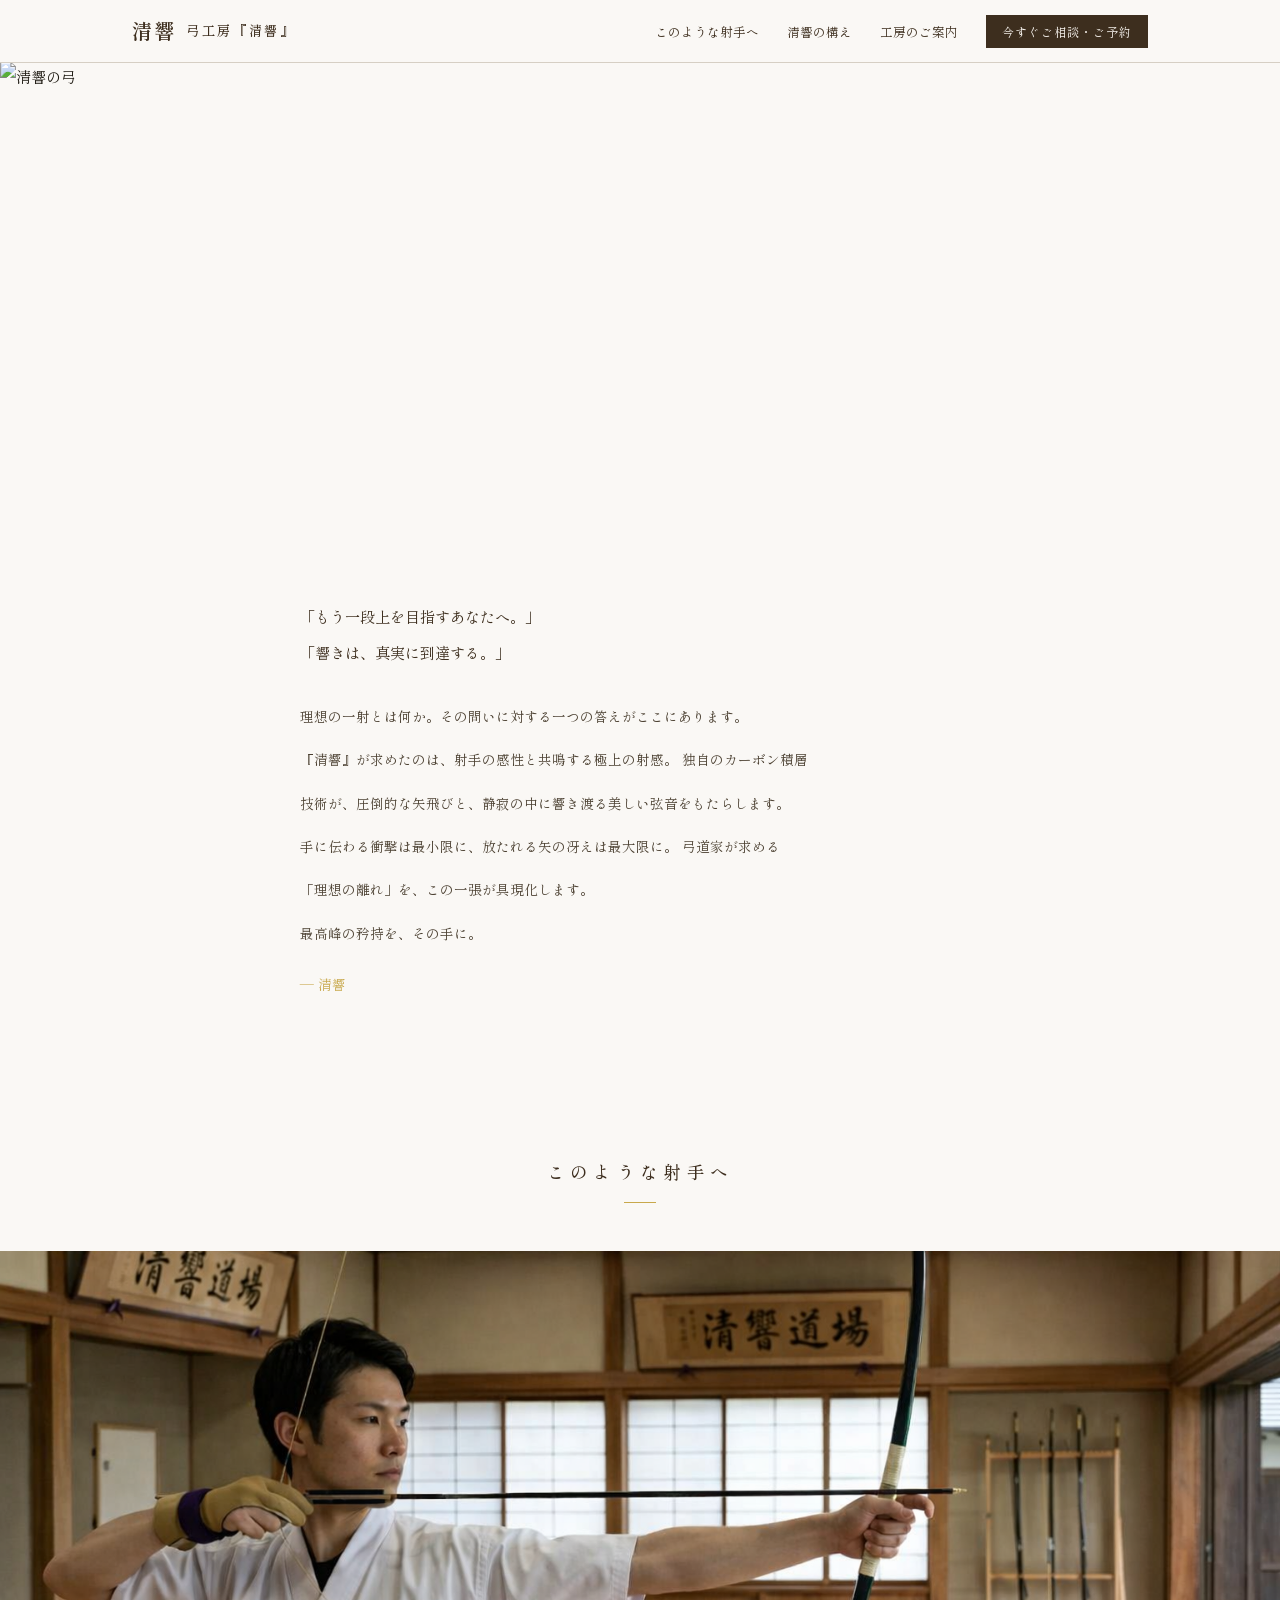
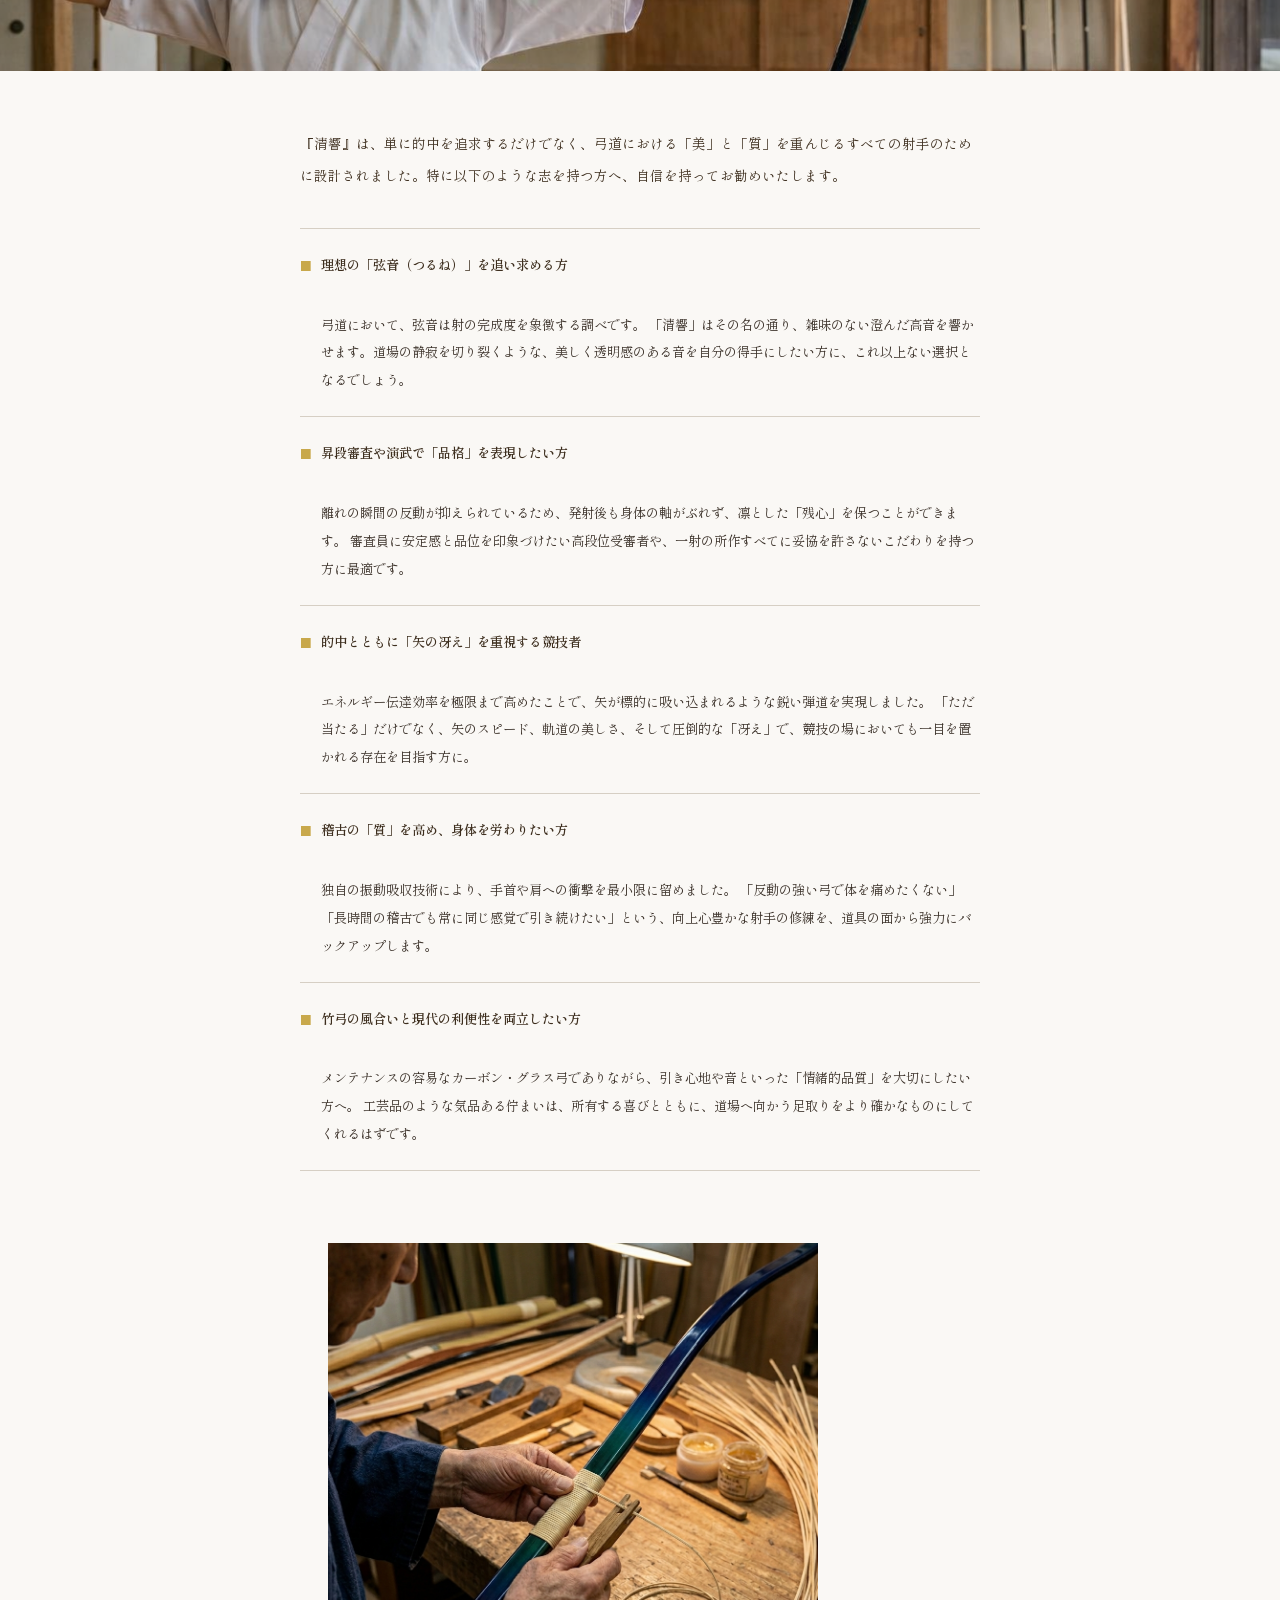
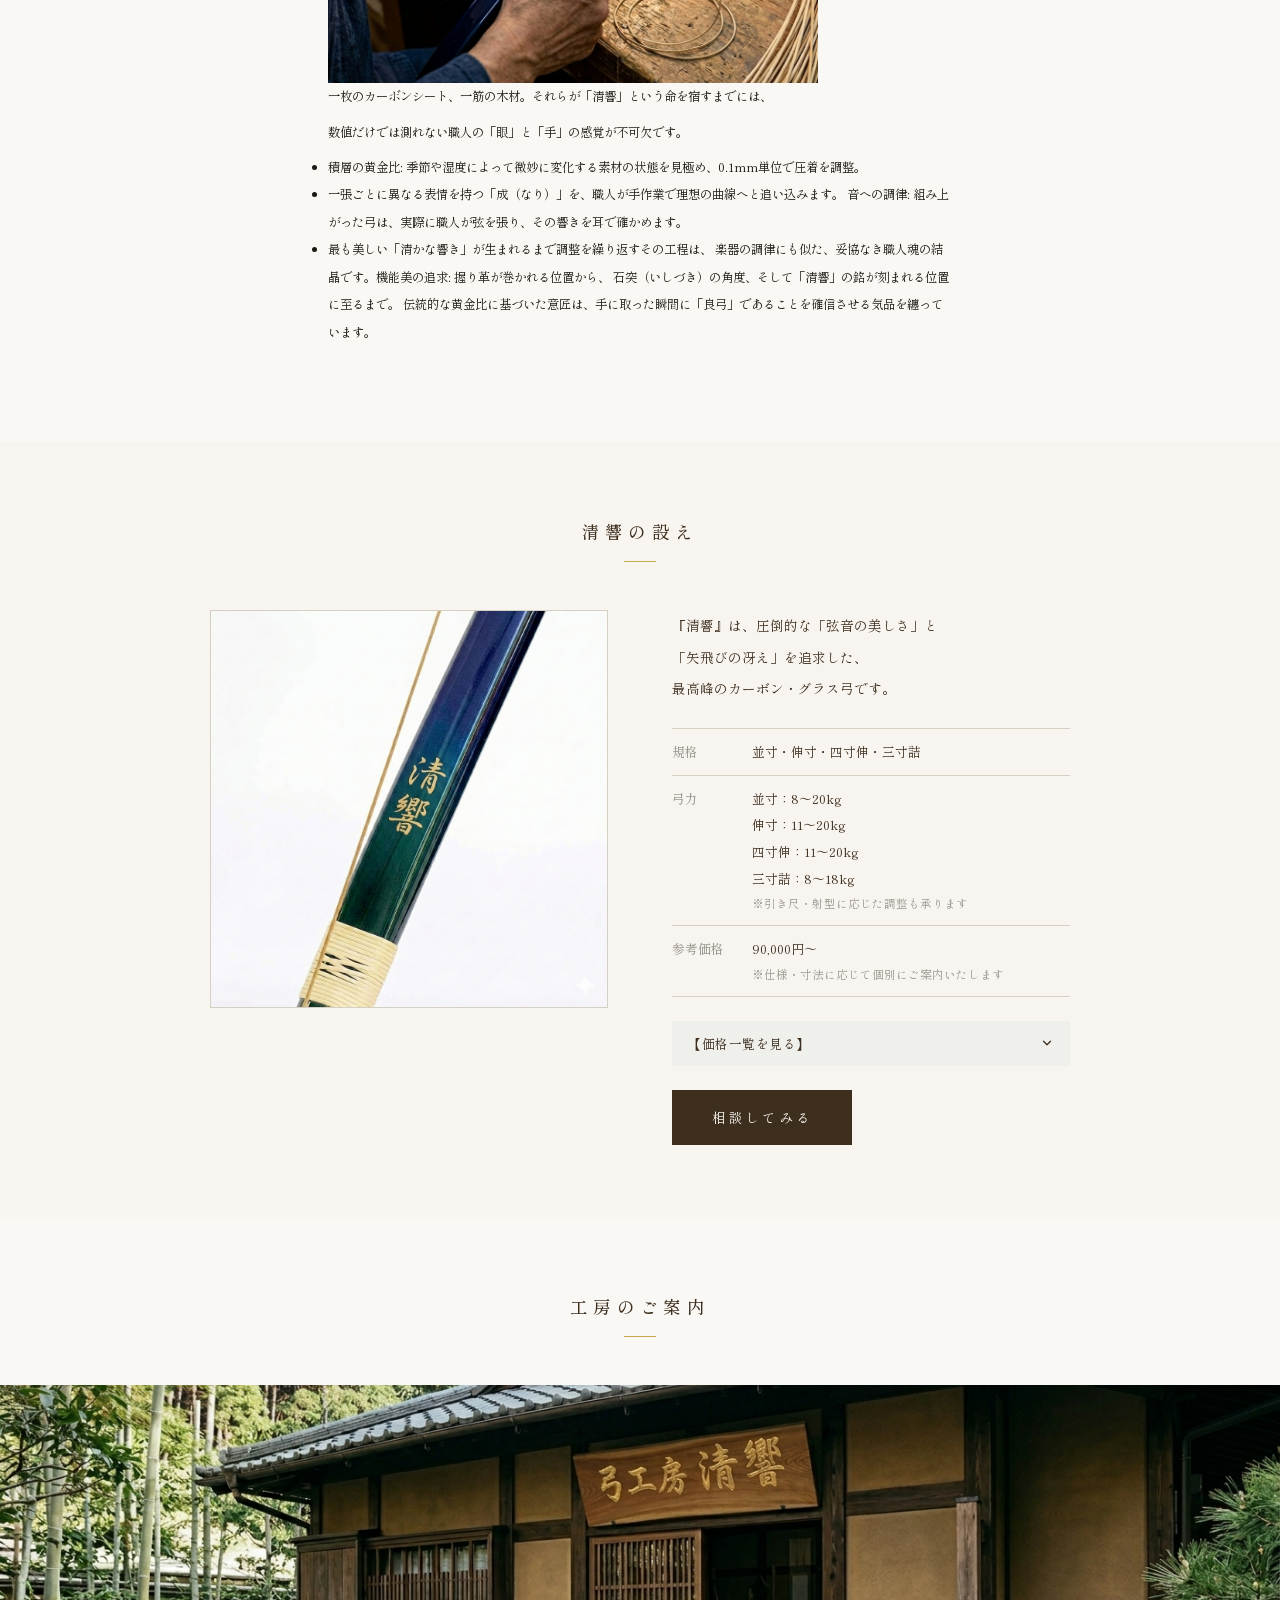
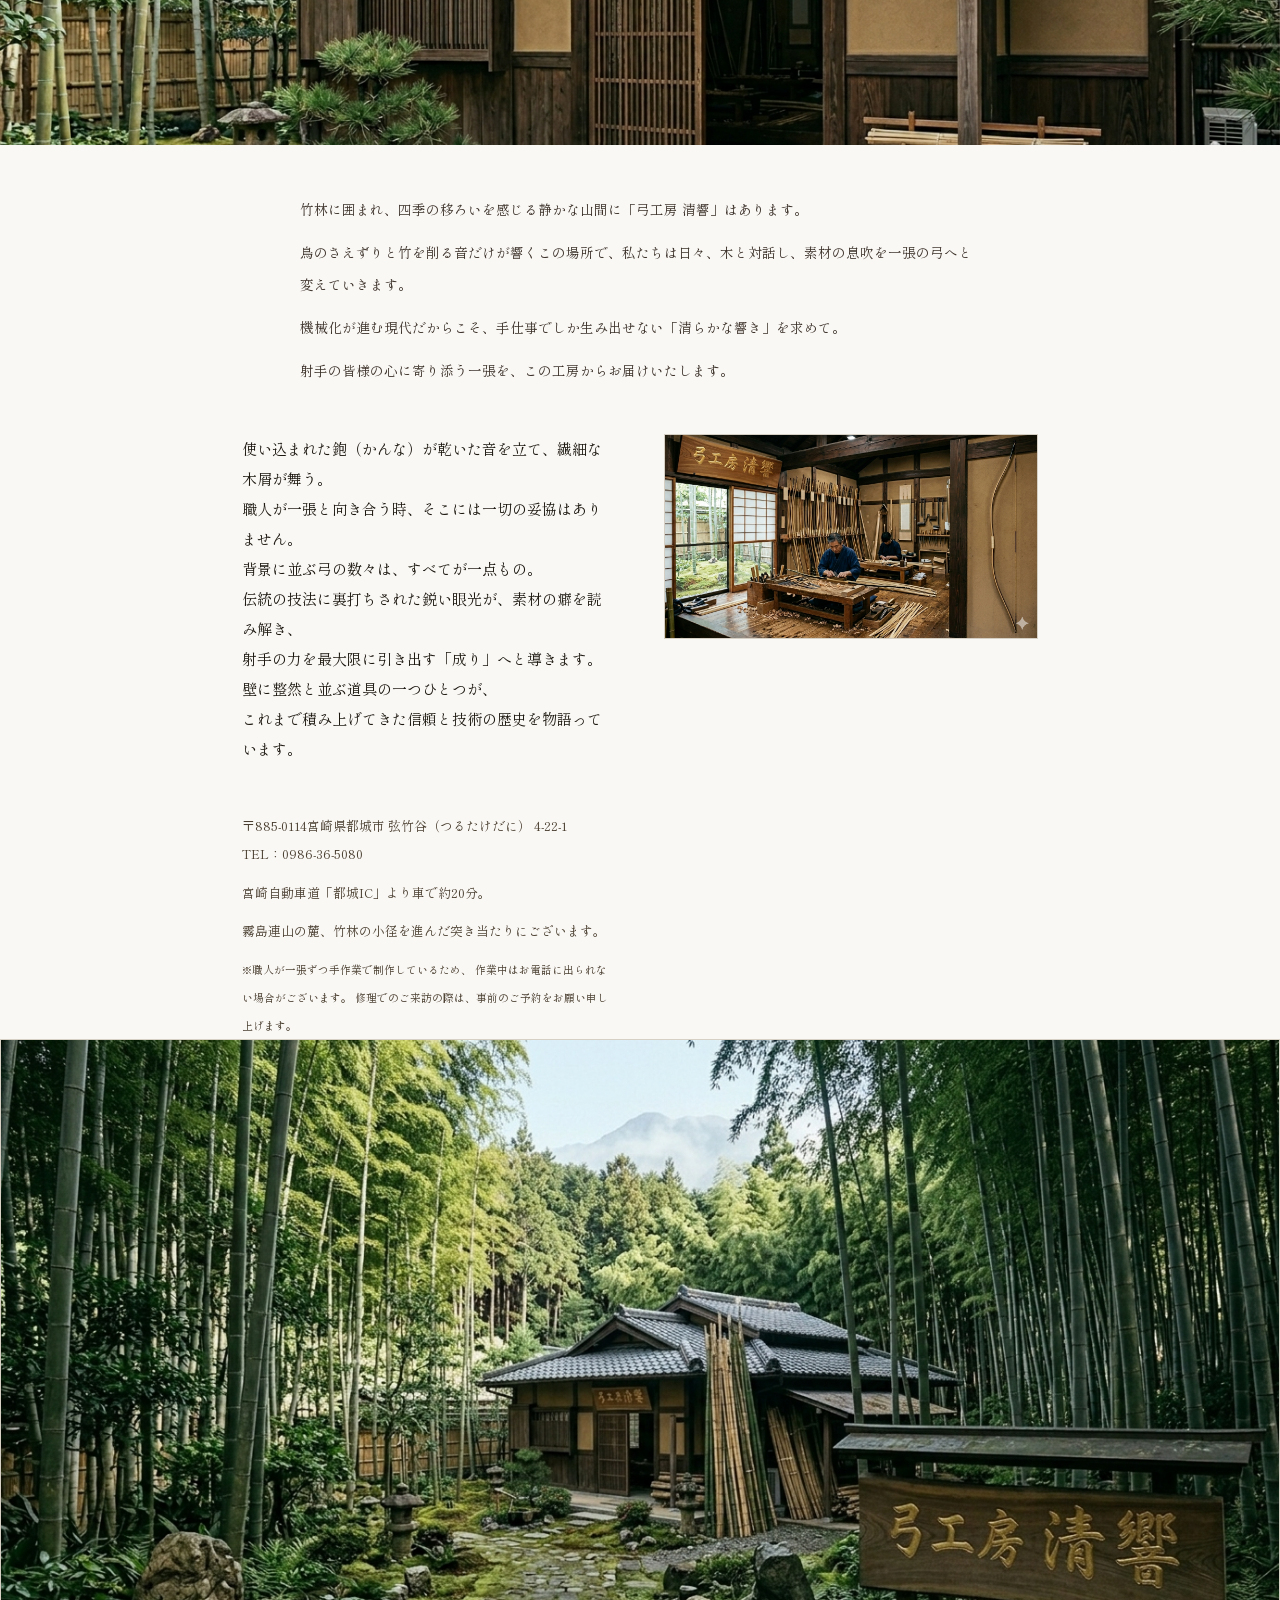
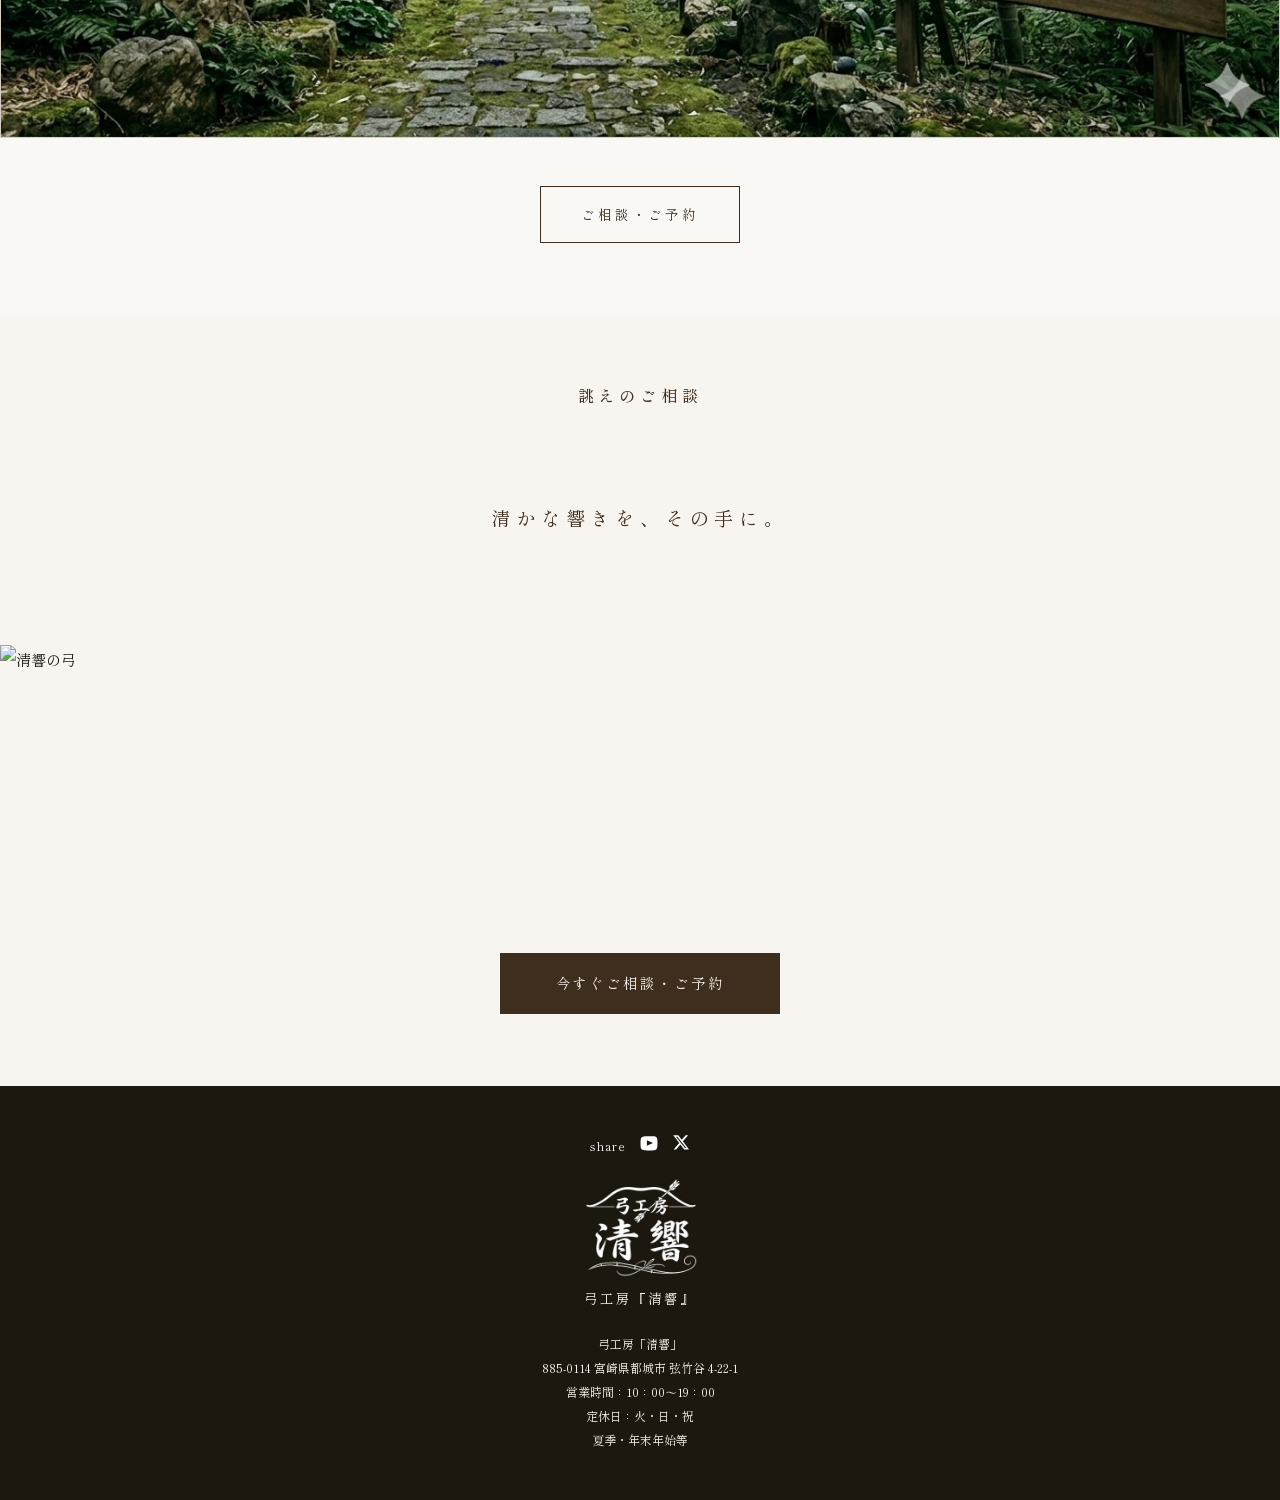
==== index.html @ 15a1e8a8 "2回目コミット" ====
<!DOCTYPE html>
<html lang="ja">
<head>
  <meta charset="UTF-8">
  <meta name="viewport" content="width=device-width, initial-scale=1.0">
  <title>弓工房『清響』</title>
  <link rel="stylesheet" href="style.css">
  <link rel="preconnect" href="https://fonts.googleapis.com">
  <link rel="preconnect" href="https://fonts.gstatic.com" crossorigin>
  <link href="https://fonts.googleapis.com/css2?family=Noto+Serif+JP:wght@300;400;500;600&family=Shippori+Mincho:wght@400;500;600&family=Cormorant+Garamond:ital,wght@0,300;0,400;1,300&display=swap" rel="stylesheet">
  <link rel="stylesheet" href="css/style (1).css">
  <script src="js/main.js" defer></script>
</head>
<body>

  <!-- ========== HEADER ========== -->
  <header class="site-header">
    <div class="header-inner">
      <a href="index.html" class="site-logo">
        <span class="logo-icon">清響</span>
        <span class="logo-text">弓工房『清響』</span>
      </a>
      <nav class="site-nav">
        <ul>
          <li><a href="#about">このような射手へ</a></li>
          <li><a href="#specs">清響の構え</a></li>
          <li><a href="#workshop">工房のご案内</a></li>
          <li><a href="order.html" class="nav-btn">今すぐご相談・ご予約</a></li>
        </ul>
      </nav>
      <button class="hamburger" id="hamburger" aria-label="メニュー">
        <span></span><span></span><span></span>
      </button>
    </div>
  </header>

  <div class="mobile-nav" id="mobileNav">
    <ul>
      <li><a href="#about">このような射手へ</a></li>
      <li><a href="#specs">清響の設え</a></li>
      <li><a href="#workshop">工房のご案内</a></li>
      <li><a href="order.html">誂えのご相談</a></li>
    </ul>
  </div>

  <!-- ========== HERO ========== -->
  <section class="hero">
    <div class="hero-image-wrap">
      <img src="image/yuminarabeteru.png" alt="清響の弓" class="hero-img">
      <div class="hero-overlay"></div>
    </div>
  </section>

  <!-- ========== INTRO ========== -->
  <section class="intro">
    <div class="container narrow">
      <div class="intro-quote">
        <p>「もう一段上を目指すあなたへ。」</p>
        <p>「響きは、真実に到達する。」</p>
      </div>
      <div class="intro-body">
        <p>理想の一射とは何か。その問いに対する一つの答えがここにあります。</p>
        <p>『清響』が求めたのは、射手の感性と共鳴する極上の射感。 独自のカーボン積層</p>
        <p>技術が、圧倒的な矢飛びと、静寂の中に響き渡る美しい弦音をもたらします。</p>
        <p>手に伝わる衝撃は最小限に、放たれる矢の冴えは最大限に。 弓道家が求める</p>
        <p>「理想の離れ」を、この一張が具現化します。</p>
        <p>最高峰の矜持を、その手に。</p>
        <p class="intro-sig">— 清響</p>
      </div>
    </div>
  </section>

  <!-- ========== ABOUT ========== -->
  <section class="about" id="about">
    <div class="container narrow">
      <h2 class="section-title">このような射手へ</h2>
    </div>

    <div class="about-hero">
      <img src="image/yumihiiteru.png" alt="弓道の練習" class="about-img">
    </div>

    <div class="container narrow">
      <p class="about-intro">『清響』は、単に的中を追求するだけでなく、弓道における「美」と「質」を重んじるすべての射手のために設計されました。特に以下のような志を持つ方へ、自信を持ってお勧めいたします。</p>

      <div class="about-list">
        <div class="about-item">
          <div class="about-item-icon">■</div>
          <div>
            <strong>理想の「弦音（つるね）」を追い求める方</strong><br>
            弓道において、弦音は射の完成度を象徴する調べです。 「清響」はその名の通り、雑味のない澄んだ高音を響かせます。道場の静寂を切り裂くような、美しく透明感のある音を自分の得手にしたい方に、これ以上ない選択となるでしょう。
          </div>
        </div>
        <div class="about-item">
          <div class="about-item-icon">■</div>
          <div>
            <strong>昇段審査や演武で「品格」を表現したい方</strong><br>
            離れの瞬間の反動が抑えられているため、発射後も身体の軸がぶれず、凛とした「残心」を保つことができます。 審査員に安定感と品位を印象づけたい高段位受審者や、一射の所作すべてに妥協を許さないこだわりを持つ方に最適です。
          </div>
        </div>
        <div class="about-item">
          <div class="about-item-icon">■</div>
          <div>
            <strong>的中とともに「矢の冴え」を重視する競技者</strong><br>
            エネルギー伝達効率を極限まで高めたことで、矢が標的に吸い込まれるような鋭い弾道を実現しました。 「ただ当たる」だけでなく、矢のスピード、軌道の美しさ、そして圧倒的な「冴え」で、競技の場においても一目を置かれる存在を目指す方に。
          </div>
        </div>
        <div class="about-item">
          <div class="about-item-icon">■</div>
          <div>
            <strong>稽古の「質」を高め、身体を労わりたい方</strong><br>
            独自の振動吸収技術により、手首や肩への衝撃を最小限に留めました。 「反動の強い弓で体を痛めたくない」「長時間の稽古でも常に同じ感覚で引き続けたい」という、向上心豊かな射手の修練を、道具の面から強力にバックアップします。
          </div>
        </div>
        <div class="about-item">
          <div class="about-item-icon">■</div>
          <div>
            <strong>竹弓の風合いと現代の利便性を両立したい方</strong><br>
            メンテナンスの容易なカーボン・グラス弓でありながら、引き心地や音といった「情緒的品質」を大切にしたい方へ。 工芸品のような気品ある佇まいは、所有する喜びとともに、道場へ向かう足取りをより確かなものにしてくれるはずです。
          </div>
        </div>

      </div>

      <div class="intro-note">
        <img src="image/syokuninsagyou.png" alt="職人の作業" class="syokuninimg">
        <p>一枚のカーボンシート、一筋の木材。それらが「清響」という命を宿すまでには、</p>
        <p>数値だけでは測れない職人の「眼」と「手」の感覚が不可欠です。</p>
        <ul>
          <li>積層の黄金比: 季節や湿度によって微妙に変化する素材の状態を見極め、0.1mm単位で圧着を調整。</li>
          <li>一張ごとに異なる表情を持つ「成（なり）」を、職人が手作業で理想の曲線へと追い込みます。
音への調律: 組み上がった弓は、実際に職人が弦を張り、その響きを耳で確かめます。</li>
          <li>最も美しい「清かな響き」が生まれるまで調整を繰り返すその工程は、
楽器の調律にも似た、妥協なき職人魂の結晶です。機能美の追求: 握り革が巻かれる位置から、
石突（いしづき）の角度、そして「清響」の銘が刻まれる位置に至るまで。
伝統的な黄金比に基づいた意匠は、手に取った瞬間に「良弓」であることを確信させる気品を纏っています。</li>
        </ul>
      </div>
    </div>
  </section>

  <!-- ========== SPECS ========== -->
  <section class="specs" id="specs">
    <div class="container">
      <h2 class="section-title">清響の設え</h2>

      <div class="specs-grid">
        <div class="specs-image">
          <img src="image/yumitateteru.png" alt="清響の弓">
        </div>
        <div class="specs-content">
          <p class="specs-intro">『清響』は、圧倒的な「弦音の美しさ」と<br>
          「矢飛びの冴え」を追求した、<br>
          最高峰のカーボン・グラス弓です。</p>

          <div class="specs-table">
            <div class="spec-row">
              <span class="spec-label">規格</span>
              <span class="spec-value">並寸・伸寸・四寸伸・三寸詰</span>
            </div>
            <div class="spec-row">
              <span class="spec-label">弓力</span>
              <span class="spec-value">
                <span class="spec-sub">並寸：8〜20kg</span>
                <span class="spec-sub">伸寸：11〜20kg</span>
                <span class="spec-sub">四寸伸：11〜20kg</span>
                <span class="spec-sub">三寸詰：8〜18kg</span>
                <small>※引き尺・射型に応じた調整も承ります</small>
              </span>
            </div>
            <div class="spec-row">
              <span class="spec-label">参考価格</span>
              <span class="spec-value">
                90,000円〜<br>
                <small>※仕様・寸法に応じて個別にご案内いたします</small>
              </span>
            </div>
          </div>

          <!-- ACCORDION -->
          <div class="accordion-wrap">
            <button class="accordion-btn" id="accordionBtn" aria-expanded="false">
              <span>【価格一覧を見る】</span>
              <svg class="accordion-icon" width="14" height="14" viewBox="0 0 16 16" fill="none">
                <path d="M4 6l4 4 4-4" stroke="currentColor" stroke-width="1.5" stroke-linecap="round" stroke-linejoin="round"/>
              </svg>
            </button>
            <div class="accordion-body" id="accordionBody">
              <ul class="accordion-list">
                <li>並寸・三寸詰：90,000円〜<br>伸寸：96,000円〜</li>
                <li>四寸伸：112,000円〜<br>※仕様により変動</li>
              </ul>
            </div>
          </div>

          <a href="order.html" class="btn-primary">相談してみる</a>
        </div>
      </div>
    </div>
  </section>

  <!-- ========== WORKSHOP ========== -->
  <section class="workshop" id="workshop">
    <div class="container">
      <h2 class="section-title">工房のご案内</h2>
    </div>

    <div class="workshop-hero-img">
      <img src="image/koubouiriguti.png" alt="工房の外観">
    </div>

    <div class="container narrow workshop-body">
      <p>竹林に囲まれ、四季の移ろいを感じる静かな山間に「弓工房 清響」はあります。</p>
      <p>鳥のさえずりと竹を削る音だけが響くこの場所で、私たちは日々、木と対話し、素材の息吹を一張の弓へと変えていきます。</p>
      <p>機械化が進む現代だからこそ、手仕事でしか生み出せない「清らかな響き」を求めて。</p>
      <p>射手の皆様の心に寄り添う一張を、この工房からお届けいたします。</p>
    </div>

    <div class="workshop-1col">
      <div class="workshop-text1-col">
        <p>使い込まれた鉋（かんな）が乾いた音を立て、繊細な木屑が舞う。</p>
        <p>職人が一張と向き合う時、そこには一切の妥協はありません。 </p>
        <p>背景に並ぶ弓の数々は、すべてが一点もの。</p>
        <p>伝統の技法に裏打ちされた鋭い眼光が、素材の癖を読み解き、</p>
        <p>射手の力を最大限に引き出す「成り」へと導きます。</p>
        <p>壁に整然と並ぶ道具の一つひとつが、</p>
        <p>これまで積み上げてきた信頼と技術の歴史を物語っています。</p>
      </div>
      <div class="workshop-img-col">
        <img src="image/koubounaka.png" alt="竹林">
      </div>
    </div>

    <div class="workshop-2col">
      <div class="workshop-text-col">
        <p>〒885-0114宮崎県都城市 弦竹谷（つるたけだに） 4-22-1<br>TEL：0986-36-5080</p>
        <p>宮崎自動車道「都城IC」より車で約20分。 </p>
        <p>霧島連山の麓、竹林の小径を進んだ突き当たりにございます。</p>
        <small>※職人が一張ずつ手作業で制作しているため、
作業中はお電話に出られない場合がございます。
修理でのご来訪の際は、事前のご予約をお願い申し上げます。</small>
    </div>
      </div>
      <div class="workshop-img-col">
        <img src="image/koubougaikan.png" alt="竹林">
      </div>
    </div>

    <div class="cta-center">
      <a href="order.html" class="btn-outline">ご相談・ご予約</a>
    </div>
  </section>

  <!-- ========== FINAL CTA ========== -->
  <section class="final-cta">
    <div class="container narrow final-cta-header">
      <h2 class="final-cta-ttl">誂えのご相談</h2>
    </div>
    
    <div class="container narrow final-cta-body"><p class="final-cta-sub">清かな響きを、その手に。</p></div>


    <div class="final-cta-band">
      <img src="image/yumiimage.png" alt="清響の弓">
    </div>

    <div class="container narrow final-cta-body">
      <a href="order.html" class="btn-primary large">今すぐご相談・ご予約</a>
    </div>
  </section>

  <!-- ========== FOOTER ========== -->
  <footer class="site-footer">
    <div class="footer-inner">
      <div class="footer-share">
        <span>share</span>
        <a href="#" aria-label="YouTube">
          <svg width="18" height="18" viewBox="0 0 24 24" fill="currentColor"><path d="M23 7s-.3-2-1.2-2.7c-1.1-1.2-2.4-1.2-3-1.3C16.3 3 12 3 12 3s-4.3 0-6.8.2c-.6.1-1.9.1-3 1.3C1.3 5 1 7 1 7S.7 9.2.7 11.3v2.1C.7 15.5 1 17.7 1 17.7s.3 2 1.2 2.7c1.1 1.2 2.6 1.1 3.3 1.2C7.6 21.8 12 22 12 22s4.3 0 6.8-.3c.6-.1 1.9-.1 3-1.3.9-.7 1.2-2.7 1.2-2.7s.3-2.2.3-4.3v-2.1C23.3 9.2 23 7 23 7zm-13.8 8.8V8.2l8.1 3.8-8.1 3.8z"/></svg>
        </a>
        <a href="#" aria-label="X">
          <svg width="18" height="18" viewBox="0 0 24 24" fill="currentColor"><path d="M18.3 1.7h3.2l-7 8 8.2 10.8h-6.5l-5-6.6-5.8 6.6H2.2l7.5-8.5L1.7 1.7h6.6l4.6 6 5.4-6zm-1.1 17h1.8L7.1 3.5H5.2l12 15.2z"/></svg>
        </a>
      </div>
      <div class="footer-logo-block">
        <div class="footer-logo-seal"><img src="image/fotterlogo.png" alt="ロゴ"></div>
        <p class="footer-logo-name">弓工房『清響』</p>
      </div>
      <div class="footer-info">
        <p>弓工房「清響」<br>
        885-0114 宮崎県都城市 弦竹谷 4-22-1<br>
        営業時間：10：00〜19：00<br>
        定休日：火・日・祝<br>
        夏季・年末年始等</p>
      </div>
    </div>
  </footer>

  <!-- <script src="main.js"></script> -->
</body>
</html>
---- css/style (1).css ----
/* =============================================
   清響 弓工房 — style.css
   ============================================= */

:root {
  --cream:       #f8f4ef;
  --off-white:   #faf8f5;
  --ink:         #1c1810;
  --brown-dark:  #3d2e1e;
  --brown-mid:   #6b4c2a;
  --gold:        #c8a84b;
  --gray-bg:     #efefeb;
  --gray-mid:    #9a9890;
  --border:      #d6cfc4;
  --max-w:       1080px;
  --narrow-w:    680px;
  --font-ja:     'Shippori Mincho', 'Noto Serif JP', serif;
  --font-en:     'Cormorant Garamond', serif;
}

*, *::before, *::after { box-sizing: border-box; margin: 0; padding: 0; }
html { scroll-behavior: smooth; }
body {
  background: var(--off-white);
  color: var(--ink);
  font-family: var(--font-ja);
  font-size: 15px;
  line-height: 2;
  -webkit-font-smoothing: antialiased;
}
img { display: block; width: 100%; height: auto; }
a { color: inherit; text-decoration: none; }

/* ── Containers ── */
.container {
  max-width: var(--max-w);
  margin: 0 auto;
  padding: 0 32px;
}
.container.narrow {
  max-width: calc(var(--narrow-w) + 64px);
}

/* ── Section title ── */
.section-title {
  font-family: var(--font-ja);
  font-size: 1.1rem;
  font-weight: 500;
  letter-spacing: .3em;
  color: var(--brown-dark);
  text-align: center;
  margin-bottom: 48px;
}
.section-title::after {
  content: '';
  display: block;
  width: 32px;
  height: 1px;
  background: var(--gold);
  margin: 12px auto 0;
}

/* ── Buttons ── */
.btn-primary {
  display: inline-block;
  background: var(--brown-dark);
  color: var(--cream);
  font-family: var(--font-ja);
  font-size: 0.85rem;
  letter-spacing: .2em;
  padding: 14px 40px;
  border: none;
  cursor: pointer;
  transition: background .25s, letter-spacing .2s;
}
.btn-primary:hover { background: #2a1f14; letter-spacing: .26em; }
.btn-primary.large { padding: 16px 56px; font-size: 0.9rem; }

.btn-outline {
  display: inline-block;
  border: 1px solid var(--brown-dark);
  color: var(--brown-dark);
  font-family: var(--font-ja);
  font-size: 0.85rem;
  letter-spacing: .2em;
  padding: 14px 40px;
  background: transparent;
  cursor: pointer;
  transition: background .25s, color .25s;
}
.btn-outline:hover { background: var(--brown-dark); color: var(--cream); }

.cta-center { text-align: center; margin-top: 48px; }

/* =============================================
   HEADER
   ============================================= */
.site-header {
  position: fixed;
  top: 0; left: 0; right: 0;
  z-index: 200;
  background: rgba(250, 248, 245, 0.96);
  backdrop-filter: blur(6px);
  border-bottom: 1px solid var(--border);
}
.header-inner {
  max-width: var(--max-w);
  margin: 0 auto;
  padding: 0 32px;
  height: 62px;
  display: flex;
  align-items: center;
  justify-content: space-between;
}
.site-logo { display: flex; align-items: center; gap: 10px; }
.logo-icon {
  font-size: 1.3rem;
  font-weight: 600;
  color: var(--brown-dark);
  letter-spacing: .05em;
}
.logo-text {
  font-size: 0.85rem;
  font-weight: 500;
  letter-spacing: .12em;
  color: var(--brown-dark);
}

.site-nav ul { display: flex; align-items: center; gap: 28px; list-style: none; }
.site-nav a {
  font-size: 0.78rem;
  letter-spacing: .08em;
  color: var(--brown-dark);
  transition: color .2s;
}
.site-nav a:hover { color: var(--gold); }
.nav-btn {
  background: var(--brown-dark) !important;
  color: var(--cream) !important;
  padding: 8px 16px;
  font-size: 0.75rem !important;
  letter-spacing: .08em !important;
}
.nav-btn:hover { background: #2a1f14 !important; }

/* Hamburger */
.hamburger {
  display: none;
  flex-direction: column;
  gap: 5px;
  background: none;
  border: none;
  cursor: pointer;
  padding: 4px;
}
.hamburger span {
  display: block;
  width: 22px;
  height: 1.5px;
  background: var(--brown-dark);
  transition: transform .3s, opacity .3s;
}
.hamburger.open span:nth-child(1) { transform: translateY(6.5px) rotate(45deg); }
.hamburger.open span:nth-child(2) { opacity: 0; }
.hamburger.open span:nth-child(3) { transform: translateY(-6.5px) rotate(-45deg); }

.mobile-nav {
  display: none;
  position: fixed;
  top: 62px; left: 0; right: 0;
  background: var(--cream);
  border-bottom: 1px solid var(--border);
  z-index: 199;
  padding: 20px 32px;
  opacity: 0;
  pointer-events: none;
  transform: translateY(-6px);
  transition: opacity .3s, transform .3s;
}
.mobile-nav.open { opacity: 1; pointer-events: auto; transform: translateY(0); }
.mobile-nav ul { list-style: none; }
.mobile-nav li { border-bottom: 1px solid var(--border); }
.mobile-nav a {
  display: block;
  padding: 13px 0;
  font-size: 0.88rem;
  letter-spacing: .1em;
  color: var(--brown-dark);
}

/* =============================================
   HERO
   ============================================= */
.hero {
  margin-top: 62px;
  height: 480px;
  overflow: hidden;
  position: relative;
}
.hero-image-wrap { height: 100%; position: relative; }
.hero-img { width: 100%; height: 100%; object-fit: cover; object-position: center 30%; }
.hero-overlay {
  position: absolute; inset: 0;
  background: linear-gradient(to bottom, transparent 55%, var(--off-white) 100%);
}

/* =============================================
   INTRO
   ============================================= */
.intro { padding: 56px 0 72px; }
.intro-quote {
  font-size: 0.95rem;
  line-height: 2.4;
  color: var(--brown-dark);
  margin-bottom: 28px;
}
.intro-body {
  font-size: 0.85rem;
  line-height: 2.6;
  color: #4a3f30;
}
.intro-body p { margin-bottom: 8px; }
.intro-sig {
  font-size: 0.85rem;
  color: var(--gold);
  margin-top: 16px;
}

/* =============================================
   ABOUT
   ============================================= */
.about { padding: 72px 0; background: var(--off-white); }
.about-hero { height: 420px; overflow: hidden; margin-bottom: 56px; }
.about-img { width: 100%; height: 100%; object-fit: cover; object-position: center 20%; }
.about-intro { font-size: 0.85rem; line-height: 2.4; color: var(--brown-dark); margin-bottom: 36px; }

.about-list { display: flex; flex-direction: column; gap: 0; margin-bottom: 48px; }
.about-item {
  display: flex;
  gap: 10px;
  font-size: 0.83rem;
  line-height: 2.1;
  color: #3a3028;
  padding: 22px 0;
  border-bottom: 1px solid var(--border);
}
.about-item:first-child { border-top: 1px solid var(--border); }
.about-item-icon { color: var(--gold); flex-shrink: 0; margin-top: 3px; font-size: 0.7rem; }
.about-item strong { display: block; font-weight: 600; color: var(--brown-dark); margin-bottom: 4px; }

.intro-note {
  padding: 24px 28px;
  font-size: 0.78rem;
  line-height: 2.2;
  display: flex;
  flex-direction: column;
}
.syokuninimg{
   width: 490px; height: 440px; object-fit: cover; object-position: center 20%;
}
.intro-note p { margin-bottom: 8px; }
.intro-note p:last-child { margin-bottom: 0; }

/* =============================================
   SPECS
   ============================================= */
.specs { padding: 72px 0; background: var(--cream); }

.specs-grid {
  display: grid;
  grid-template-columns: 1fr 1fr;
  gap: 64px;
  align-items: start;
  max-width: 860px;
  margin: 0 auto;
}
.specs-image img { border: 1px solid var(--border); }

.specs-intro {
  font-size: 0.85rem;
  line-height: 2.3;
  color: var(--brown-dark);
  margin-bottom: 24px;
}

.specs-table { border-top: 1px solid var(--border); margin-bottom: 24px; }
.spec-row {
  display: flex;
  gap: 12px;
  border-bottom: 1px solid var(--border);
  padding: 10px 0;
  font-size: 0.8rem;
}
.spec-label { width: 68px; flex-shrink: 0; color: var(--gray-mid); font-weight: 500; }
.spec-value { flex: 1; color: var(--brown-dark); display: flex; flex-direction: column; gap: 1px; }
.spec-value small { font-size: 0.72rem; color: var(--gray-mid); }

/* ── Accordion ── */
.accordion-wrap { background: var(--gray-bg); margin-bottom: 24px; }
.accordion-btn {
  width: 100%;
  background: none;
  border: none;
  padding: 13px 16px;
  font-family: var(--font-ja);
  font-size: 0.8rem;
  color: var(--brown-dark);
  cursor: pointer;
  display: flex;
  align-items: center;
  justify-content: space-between;
  letter-spacing: .04em;
  transition: background .2s;
}
.accordion-btn:hover { background: #e5dfd6; }
.accordion-icon { transition: transform .35s ease; flex-shrink: 0; }
.accordion-btn.open .accordion-icon { transform: rotate(180deg); }

.accordion-body {
  max-height: 0;
  overflow: hidden;
  transition: max-height .4s ease;
}
.accordion-body.open { max-height: 400px; }
.accordion-list { list-style: none; padding: 2px 16px 16px; }
.accordion-list li {
  font-size: 0.78rem;
  line-height: 2;
  color: var(--brown-dark);
  padding: 6px 0;
  border-bottom: 1px solid var(--border);
}
.accordion-list li:last-child { border-bottom: none; }

/* =============================================
   WORKSHOP
   ============================================= */
.workshop { padding: 72px 0; background: var(--off-white); }
.workshop-hero-img { height: 360px; overflow: hidden; margin-bottom: 48px; }
.workshop-hero-img img { width: 100%; height: 100%; object-fit: cover; object-position: center 40%; }

.workshop-body { font-size: 0.85rem; line-height: 2.4; color: #3a3028; }
.workshop-body p { margin-bottom: 10px; }

.workshop-1col {
  display: grid;
  grid-template-columns: 1fr 1fr;
  gap: 48px;
  max-width: 860px;
  margin: 48px auto 0;
  padding: 0 32px;
  align-items: start;
}

.workshop-2col {
  display: grid;
  grid-template-columns: 1fr 1fr;
  gap: 48px;
  max-width: 860px;
  margin: 48px auto 0;
  padding: 0 32px;
  align-items: start;
}
.workshop-text-col { font-size: 0.8rem; line-height: 2.2; color: #4a3f30; }
.workshop-text-col p { margin-bottom: 10px; }
.workshop-img-col img { border: 1px solid var(--border); }

.workshop-note {
  max-width: calc(var(--narrow-w) + 64px);
  margin: 40px auto 0;
  padding: 0 32px;
  font-size: 0.8rem;
  line-height: 2.2;
  color: #4a3f30;
}
.workshop-note p { margin-bottom: 10px; }
.ws-small { font-size: 0.75rem; color: var(--gray-mid); margin-bottom: 14px; }

/* =============================================
   FINAL CTA
   ============================================= */
.final-cta { background: var(--cream); padding: 64px 0 0; }
.final-cta-header { text-align: center; margin-bottom: 40px; }
.final-cta-ttl {
  font-family: var(--font-ja);
  font-size: 1rem;
  font-weight: 500;
  letter-spacing: .3em;
  color: var(--brown-dark);
}
.final-cta-band { height: 260px; overflow: hidden; }
.final-cta-band img { width: 100%; height: 100%; object-fit: cover; }
.final-cta-body {
  text-align: center;
  padding: 48px 32px 72px;
}
.final-cta-sub {
  font-family: var(--font-ja);
  font-size: 1.2rem;
  letter-spacing: .3em;
  color: var(--brown-dark);
  margin-bottom: 36px;
}

/* =============================================
   FOOTER
   ============================================= */
.site-footer { background: var(--ink); color: var(--cream); padding: 48px 0; }
.footer-inner {
  max-width: var(--max-w);
  margin: 0 auto;
  padding: 0 32px;
  display: flex;
  flex-direction: column;
  align-items: center;
  gap: 20px;
  text-align: center;
}
.footer-share {
  display: flex;
  align-items: center;
  gap: 14px;
  font-size: 0.72rem;
  letter-spacing: .1em;
  color: var(--off-white);
}
.footer-share a { color: rgb(255, 255, 255); transition: color .2s; }
.footer-share a:hover { color: var(--off-white); }
.footer-logo-block { display: flex; flex-direction: column; align-items: center; gap: 6px; }
.footer-logo-seal {
  width: 166px; height: 100px;
  display: flex; align-items: center; justify-content: center;
  font-size: 0.85rem;
  letter-spacing: .05em;
}
.footer-logo-name { font-size: 0.85rem; letter-spacing: .15em; }
.footer-info { font-size: 0.75rem; line-height: 2; color: (var(--off-white)); }

/* =============================================
   ORDER PAGE
   ============================================= */
.page-hero {
  margin-top: 62px;
  height: 260px;
  overflow: hidden;
  position: relative;
}
.page-hero-img-wrap { height: 100%; }
.page-hero-img-wrap img { width: 100%; height: 100%; object-fit: cover; object-position: center 60%; }
.page-hero-overlay {
  position: absolute; inset: 0;
  display: flex; align-items: center; justify-content: center;
  background: rgba(28,24,16,.3);
}
.page-hero-title {
  font-family: var(--font-ja);
  font-size: 1.5rem;
  font-weight: 400;
  letter-spacing: .4em;
  color: var(--cream);
}

.order-section { padding: 64px 0 100px; }
.order-heading {
  font-family: var(--font-ja);
  font-size: 1rem;
  font-weight: 500;
  letter-spacing: .25em;
  color: var(--brown-dark);
  text-align: center;
  margin-bottom: 36px;
}

.order-text { font-size: 0.85rem; line-height: 2.4; color: #3a3028; margin-bottom: 28px; }
.order-text p { margin-bottom: 10px; }

.order-notice {
  background: var(--gray-bg);
  border-left: 3px solid var(--gold);
  padding: 20px 24px;
  font-size: 0.83rem;
  line-height: 2.2;
  color: #3a3028;
  margin-bottom: 24px;
}
.order-notice p { margin-bottom: 8px; }
.order-notice p:last-child { margin-bottom: 0; }

.order-sub-note {
  font-size: 0.76rem;
  line-height: 2;
  color: var(--gray-mid);
  border-top: 1px solid var(--border);
  padding-top: 18px;
  margin-bottom: 48px;
}
.order-sub-note p { margin-bottom: 8px; }

/* ── Form ── */
.form-title {
  font-family: var(--font-ja);
  font-size: 0.95rem;
  font-weight: 500;
  letter-spacing: .2em;
  color: var(--brown-dark);
  text-align: center;
  margin-bottom: 28px;
}

.order-form { border-top: 1px solid var(--border); }

.form-row {
  display: grid;
  grid-template-columns: 110px 1fr;
  align-items: center;
  gap: 16px;
  padding: 14px 0;
  border-bottom: 1px solid var(--border);
}
.form-row-top { align-items: start; }

.form-label {
  font-size: 0.82rem;
  color: var(--brown-dark);
  font-weight: 500;
  letter-spacing: .04em;
}

.form-field { display: flex; flex-direction: column; gap: 6px; }

.form-input,
.form-textarea,
.form-select {
  width: 100%;
  background: var(--off-white);
  border: 1px solid var(--border);
  padding: 9px 12px;
  font-family: var(--font-ja);
  font-size: 0.875rem;
  color: var(--ink);
  outline: none;
  transition: border-color .2s, background .2s;
  -webkit-appearance: none;
  appearance: none;
  border-radius: 0;
}
.form-input:focus,
.form-textarea:focus,
.form-select:focus {
  border-color: var(--gold);
  background: #fffdf8;
}
.form-textarea { resize: vertical; min-height: 100px; }

/* Select wrapper with arrow */
.select-wrap { position: relative; }
.select-wrap::after {
  content: '';
  position: absolute;
  right: 12px;
  top: 50%;
  transform: translateY(-50%);
  width: 0; height: 0;
  border-left: 5px solid transparent;
  border-right: 5px solid transparent;
  border-top: 6px solid var(--brown-dark);
  pointer-events: none;
}

.form-hint { font-size: 0.72rem; color: var(--gray-mid); }

/* Radio buttons */
.radio-group { display: flex; flex-wrap: wrap; gap: 20px; padding-top: 6px; }
.radio-label {
  display: flex;
  align-items: center;
  gap: 7px;
  font-size: 0.85rem;
  color: var(--brown-dark);
  cursor: pointer;
}
.radio-label input[type="radio"] {
  -webkit-appearance: none;
  appearance: none;
  width: 15px; height: 15px;
  border: 1.5px solid var(--border);
  border-radius: 50%;
  background: var(--off-white);
  flex-shrink: 0;
  cursor: pointer;
  position: relative;
  transition: border-color .2s;
}
.radio-label input[type="radio"]:checked { border-color: var(--gold); }
.radio-label input[type="radio"]:checked::after {
  content: '';
  position: absolute;
  top: 50%; left: 50%;
  transform: translate(-50%,-50%);
  width: 7px; height: 7px;
  border-radius: 50%;
  background: var(--gold);
}

/* Total */
.form-total-row { background: var(--cream); }
.total-field {
  display: flex;
  align-items: baseline;
  gap: 6px;
  font-size: 1.2rem;
  color: var(--brown-dark);
  font-weight: 600;
}
.yen-unit { font-size: 0.9rem; font-weight: 400; }

/* Submit */
.form-submit-row {
  text-align: center;
  padding-top: 36px;
}

/* =============================================
   RESPONSIVE
   ============================================= */
@media (max-width: 768px) {
  .site-nav { display: none; }
  .hamburger { display: flex; }
  .mobile-nav { display: block; }

  .hero { height: 300px; }
  .about-hero { height: 260px; }

  .specs-grid { grid-template-columns: 1fr; gap: 32px; }
  .workshop-2col { grid-template-columns: 1fr; gap: 24px; padding: 0 20px; }

  .form-row { grid-template-columns: 1fr; gap: 6px; }
  .form-label { font-size: 0.8rem; }

  .container { padding: 0 20px; }
  .container.narrow { padding: 0 20px; }

  .final-cta-band { height: 200px; }
  .workshop-hero-img { height: 240px; }
}
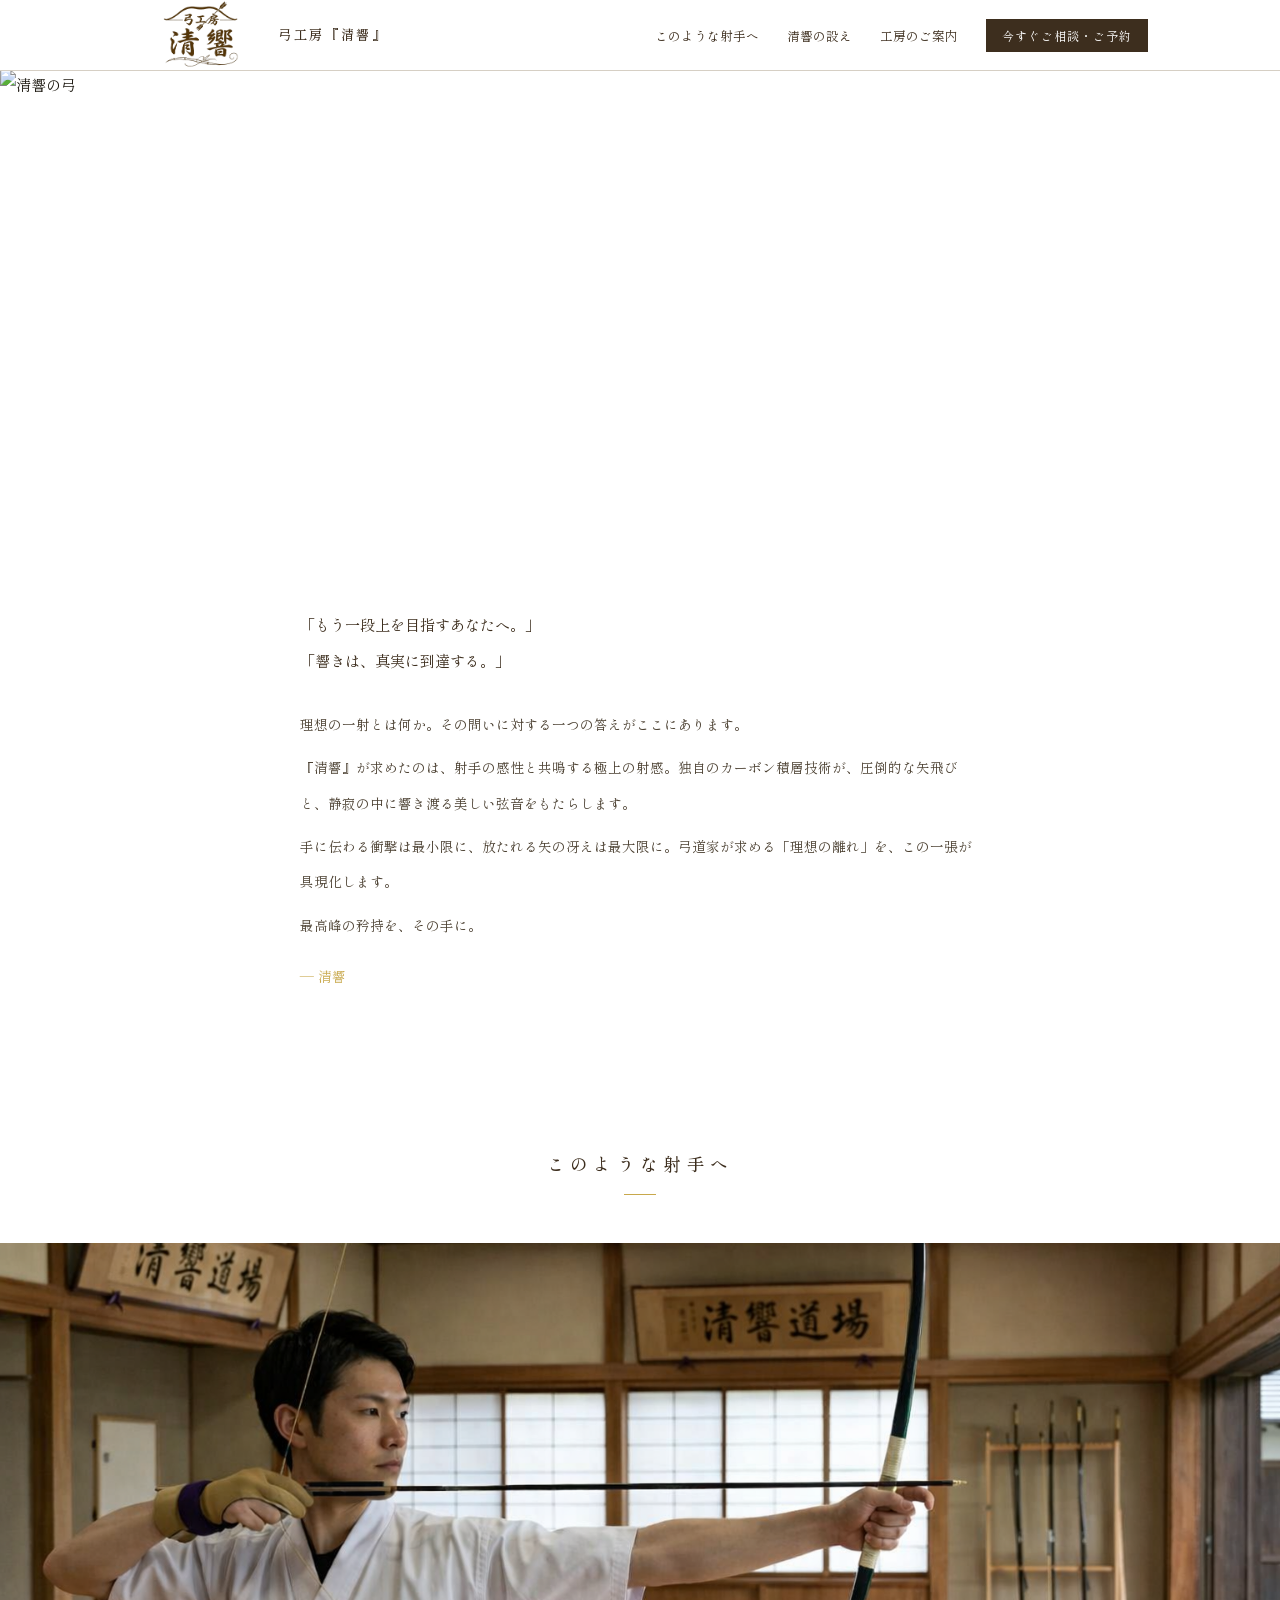
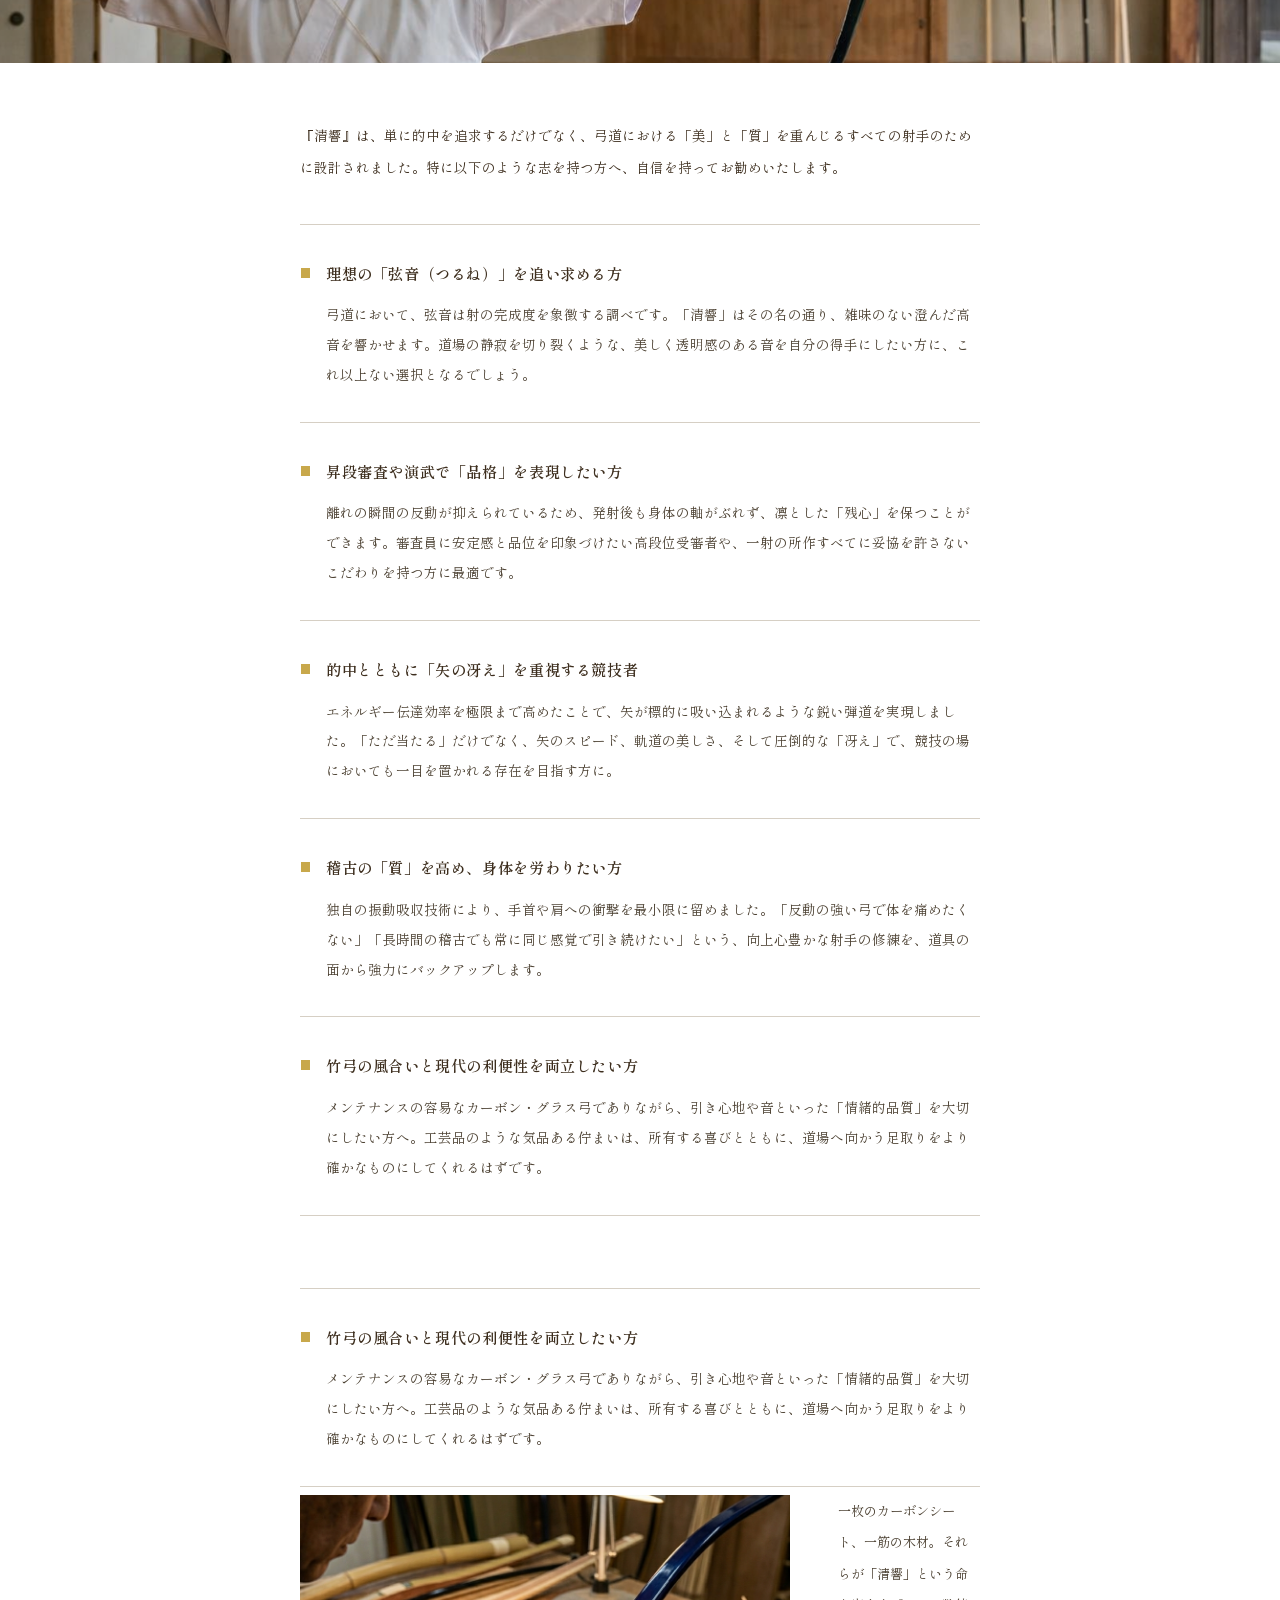
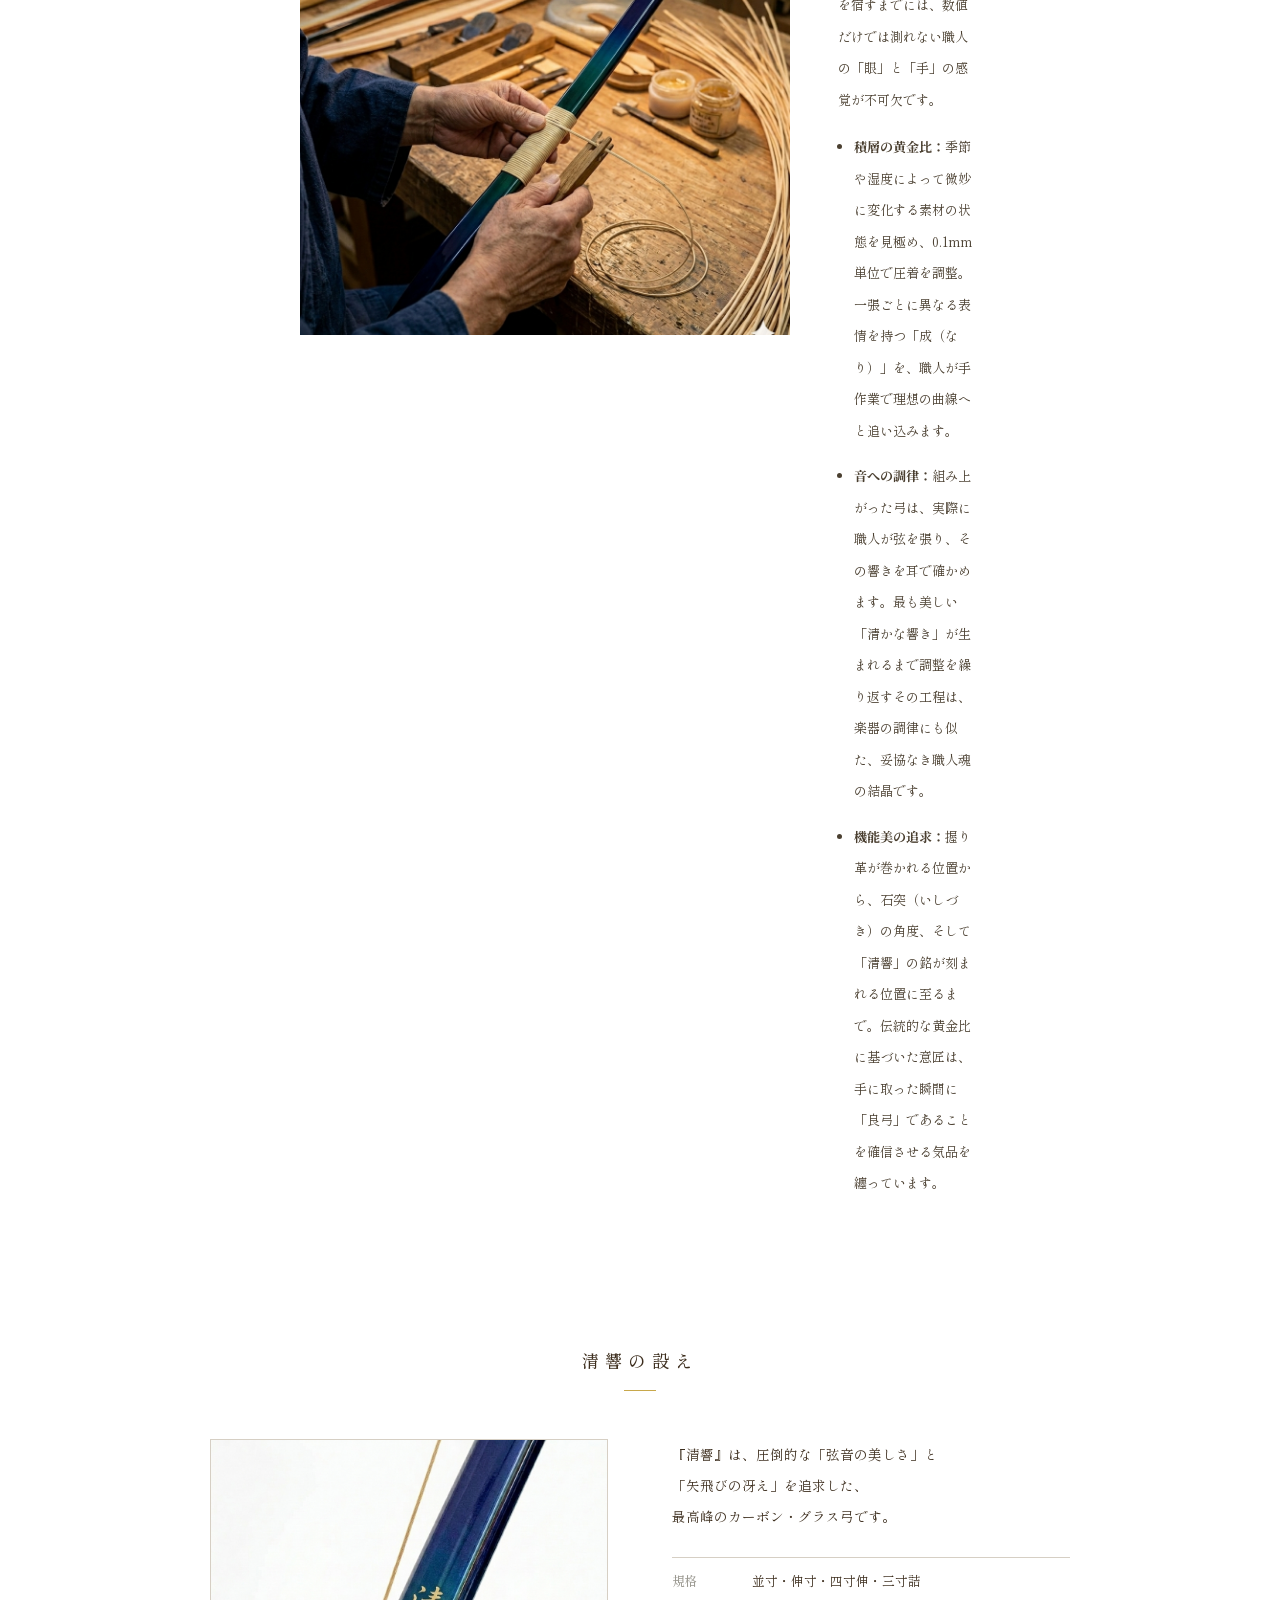
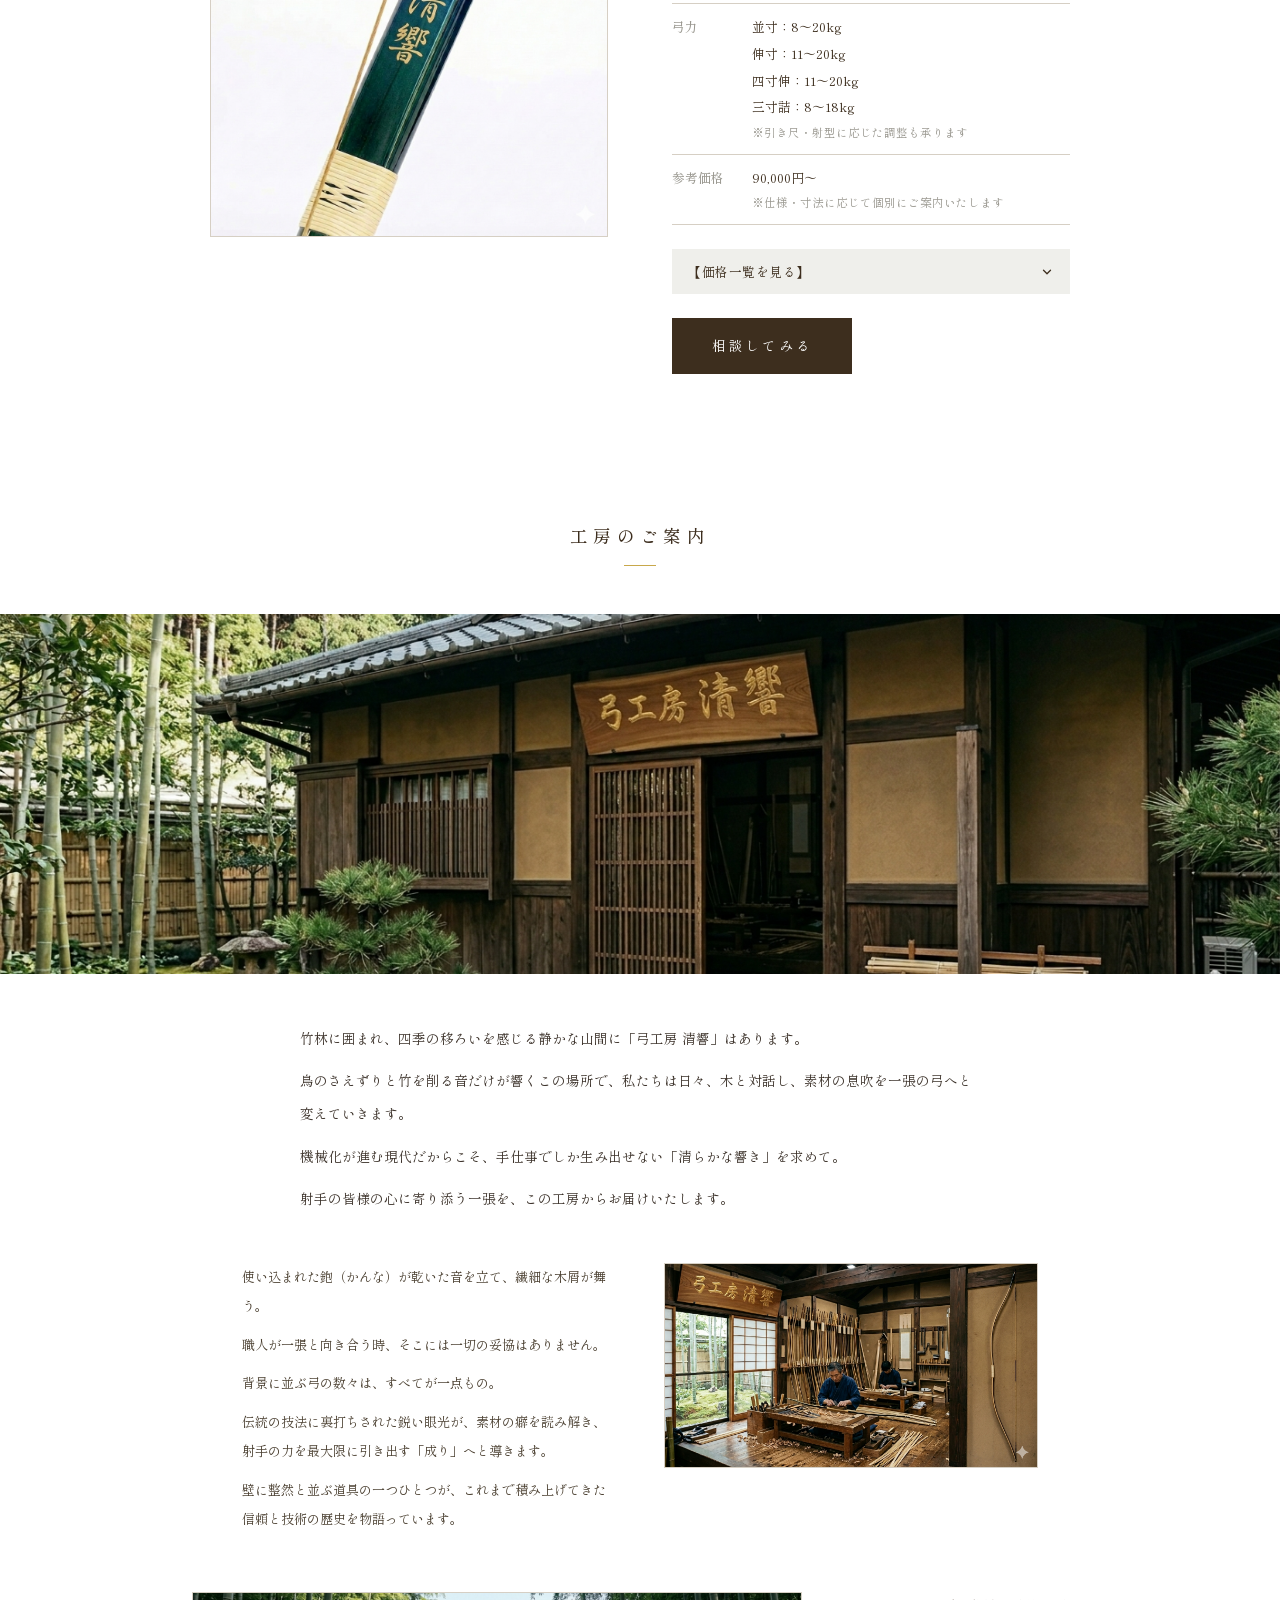
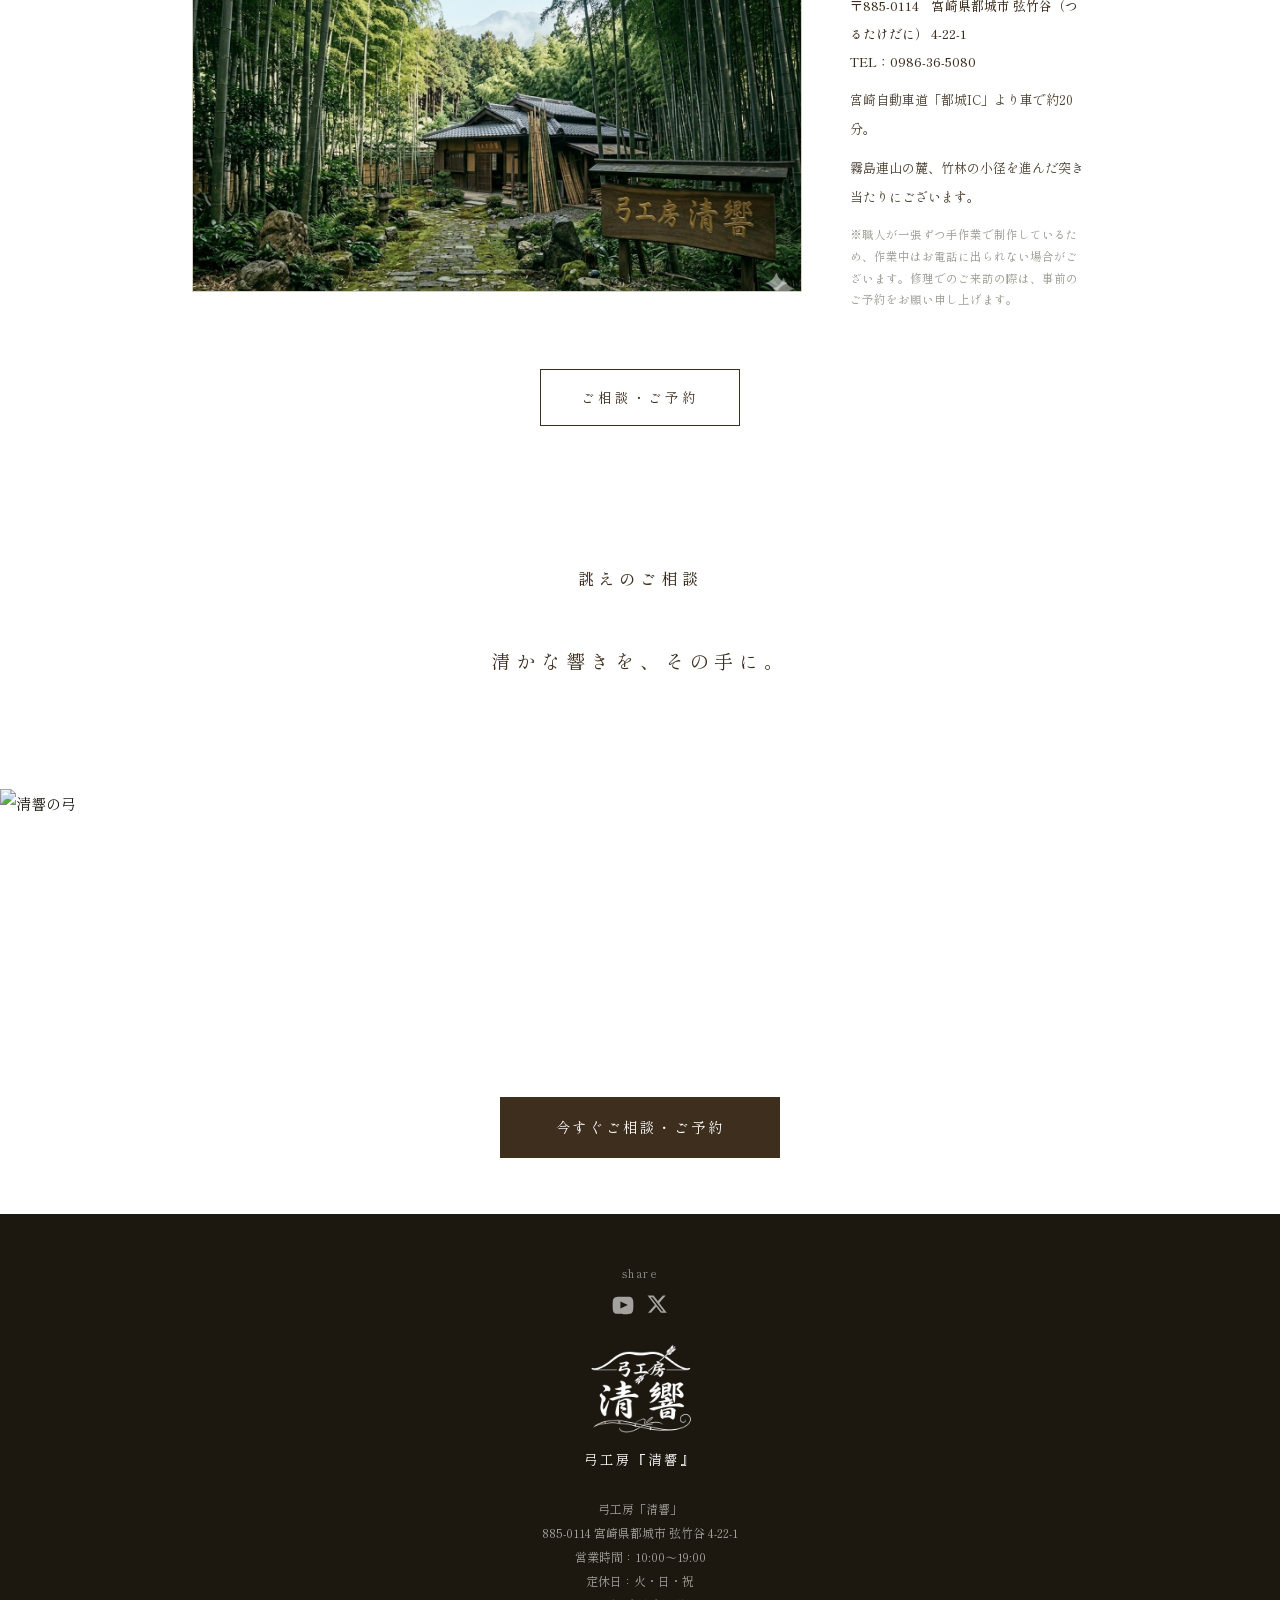
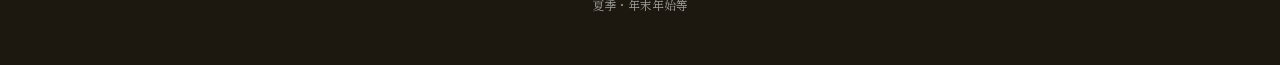
==== commit f85b6da9: "3回目のコミット" ====
--- a/index.html
+++ b/index.html
@@ -4,11 +4,10 @@
   <meta charset="UTF-8">
   <meta name="viewport" content="width=device-width, initial-scale=1.0">
   <title>弓工房『清響』</title>
-  <link rel="stylesheet" href="style.css">
   <link rel="preconnect" href="https://fonts.googleapis.com">
   <link rel="preconnect" href="https://fonts.gstatic.com" crossorigin>
   <link href="https://fonts.googleapis.com/css2?family=Noto+Serif+JP:wght@300;400;500;600&family=Shippori+Mincho:wght@400;500;600&family=Cormorant+Garamond:ital,wght@0,300;0,400;1,300&display=swap" rel="stylesheet">
-  <link rel="stylesheet" href="css/style (1).css">
+  <link rel="stylesheet" href="css/style.css">
   <script src="js/main.js" defer></script>
 </head>
 <body>
@@ -17,31 +16,56 @@
   <header class="site-header">
     <div class="header-inner">
       <a href="index.html" class="site-logo">
-        <span class="logo-icon">清響</span>
+        <img src="image/koubourogo.png" alt="清響ロゴ" class="logo-img">
         <span class="logo-text">弓工房『清響』</span>
       </a>
       <nav class="site-nav">
         <ul>
           <li><a href="#about">このような射手へ</a></li>
-          <li><a href="#specs">清響の構え</a></li>
+          <li><a href="#specs">清響の設え</a></li>
           <li><a href="#workshop">工房のご案内</a></li>
           <li><a href="order.html" class="nav-btn">今すぐご相談・ご予約</a></li>
         </ul>
       </nav>
-      <button class="hamburger" id="hamburger" aria-label="メニュー">
+      <button class="hamburger" id="hamburger" aria-label="メニューを開く" aria-expanded="false">
         <span></span><span></span><span></span>
       </button>
     </div>
   </header>
 
-  <div class="mobile-nav" id="mobileNav">
-    <ul>
-      <li><a href="#about">このような射手へ</a></li>
-      <li><a href="#specs">清響の設え</a></li>
-      <li><a href="#workshop">工房のご案内</a></li>
-      <li><a href="order.html">誂えのご相談</a></li>
-    </ul>
-  </div>
+  <!-- ========== MOBILE NAV (右からスライド) ========== -->
+  <div class="mobile-nav-overlay" id="mobileNavOverlay"></div>
+  <aside class="mobile-nav" id="mobileNav" aria-hidden="true">
+    <div class="mobile-nav-inner">
+      <button class="mobile-nav-close" id="mobileNavClose" aria-label="閉じる">
+        <svg width="20" height="20" viewBox="0 0 20 20" fill="none">
+          <path d="M2 2l16 16M18 2L2 18" stroke="currentColor" stroke-width="1.5" stroke-linecap="round"/>
+        </svg>
+      </button>
+      <nav class="mobile-nav-body">
+        <ul>
+          <li><a href="#about" class="mobile-nav-link">このような射手へ</a></li>
+          <li><a href="#specs" class="mobile-nav-link">清響の設え</a></li>
+          <li><a href="#workshop" class="mobile-nav-link">工房のご案内</a></li>
+        </ul>
+      </nav>
+      <div class="mobile-nav-cta">
+        <a href="order.html" class="mobile-nav-cta-btn">誂えのご相談</a>
+      </div>
+      <div class="mobile-nav-footer">
+        <p class="mobile-nav-address">〒885-0114<br>宮崎県都城市 弦竹谷 4-22-1</p>
+        <p class="mobile-nav-tel">TEL：0986-36-5080</p>
+        <div class="mobile-nav-share">
+          <a href="#" aria-label="YouTube">
+            <svg width="20" height="20" viewBox="0 0 24 24" fill="currentColor"><path d="M23 7s-.3-2-1.2-2.7c-1.1-1.2-2.4-1.2-3-1.3C16.3 3 12 3 12 3s-4.3 0-6.8.2c-.6.1-1.9.1-3 1.3C1.3 5 1 7 1 7S.7 9.2.7 11.3v2.1C.7 15.5 1 17.7 1 17.7s.3 2 1.2 2.7c1.1 1.2 2.6 1.1 3.3 1.2C7.6 21.8 12 22 12 22s4.3 0 6.8-.3c.6-.1 1.9-.1 3-1.3.9-.7 1.2-2.7 1.2-2.7s.3-2.2.3-4.3v-2.1C23.3 9.2 23 7 23 7zm-13.8 8.8V8.2l8.1 3.8-8.1 3.8z"/></svg>
+          </a>
+          <a href="#" aria-label="X">
+            <svg width="20" height="20" viewBox="0 0 24 24" fill="currentColor"><path d="M18.3 1.7h3.2l-7 8 8.2 10.8h-6.5l-5-6.6-5.8 6.6H2.2l7.5-8.5L1.7 1.7h6.6l4.6 6 5.4-6zm-1.1 17h1.8L7.1 3.5H5.2l12 15.2z"/></svg>
+          </a>
+        </div>
+      </div>
+    </div>
+  </aside>
 
   <!-- ========== HERO ========== -->
   <section class="hero">
@@ -54,16 +78,14 @@
   <!-- ========== INTRO ========== -->
   <section class="intro">
     <div class="container narrow">
-      <div class="intro-quote">
+      <div class="intro-quote js-fade">
         <p>「もう一段上を目指すあなたへ。」</p>
         <p>「響きは、真実に到達する。」</p>
       </div>
-      <div class="intro-body">
+      <div class="intro-body js-fade">
         <p>理想の一射とは何か。その問いに対する一つの答えがここにあります。</p>
-        <p>『清響』が求めたのは、射手の感性と共鳴する極上の射感。 独自のカーボン積層</p>
-        <p>技術が、圧倒的な矢飛びと、静寂の中に響き渡る美しい弦音をもたらします。</p>
-        <p>手に伝わる衝撃は最小限に、放たれる矢の冴えは最大限に。 弓道家が求める</p>
-        <p>「理想の離れ」を、この一張が具現化します。</p>
+        <p>『清響』が求めたのは、射手の感性と共鳴する極上の射感。独自のカーボン積層技術が、圧倒的な矢飛びと、静寂の中に響き渡る美しい弦音をもたらします。</p>
+        <p>手に伝わる衝撃は最小限に、放たれる矢の冴えは最大限に。弓道家が求める「理想の離れ」を、この一張が具現化します。</p>
         <p>最高峰の矜持を、その手に。</p>
         <p class="intro-sig">— 清響</p>
       </div>
@@ -71,70 +93,85 @@
   </section>
 
   <!-- ========== ABOUT ========== -->
-  <section class="about" id="about">
+<section class="about" id="about">
     <div class="container narrow">
-      <h2 class="section-title">このような射手へ</h2>
-    </div>
-
-    <div class="about-hero">
+      <h2 class="section-title js-fade">このような射手へ</h2>
+    </div>
+
+    <div class="about-hero js-fade">
       <img src="image/yumihiiteru.png" alt="弓道の練習" class="about-img">
     </div>
 
     <div class="container narrow">
-      <p class="about-intro">『清響』は、単に的中を追求するだけでなく、弓道における「美」と「質」を重んじるすべての射手のために設計されました。特に以下のような志を持つ方へ、自信を持ってお勧めいたします。</p>
+      <p class="about-intro js-fade">『清響』は、単に的中を追求するだけでなく、弓道における「美」と「質」を重んじるすべての射手のために設計されました。特に以下のような志を持つ方へ、自信を持ってお勧めいたします。</p>
 
       <div class="about-list">
-        <div class="about-item">
-          <div class="about-item-icon">■</div>
-          <div>
-            <strong>理想の「弦音（つるね）」を追い求める方</strong><br>
-            弓道において、弦音は射の完成度を象徴する調べです。 「清響」はその名の通り、雑味のない澄んだ高音を響かせます。道場の静寂を切り裂くような、美しく透明感のある音を自分の得手にしたい方に、これ以上ない選択となるでしょう。
-          </div>
-        </div>
-        <div class="about-item">
-          <div class="about-item-icon">■</div>
-          <div>
-            <strong>昇段審査や演武で「品格」を表現したい方</strong><br>
-            離れの瞬間の反動が抑えられているため、発射後も身体の軸がぶれず、凛とした「残心」を保つことができます。 審査員に安定感と品位を印象づけたい高段位受審者や、一射の所作すべてに妥協を許さないこだわりを持つ方に最適です。
-          </div>
-        </div>
-        <div class="about-item">
-          <div class="about-item-icon">■</div>
-          <div>
-            <strong>的中とともに「矢の冴え」を重視する競技者</strong><br>
-            エネルギー伝達効率を極限まで高めたことで、矢が標的に吸い込まれるような鋭い弾道を実現しました。 「ただ当たる」だけでなく、矢のスピード、軌道の美しさ、そして圧倒的な「冴え」で、競技の場においても一目を置かれる存在を目指す方に。
-          </div>
-        </div>
-        <div class="about-item">
-          <div class="about-item-icon">■</div>
-          <div>
-            <strong>稽古の「質」を高め、身体を労わりたい方</strong><br>
-            独自の振動吸収技術により、手首や肩への衝撃を最小限に留めました。 「反動の強い弓で体を痛めたくない」「長時間の稽古でも常に同じ感覚で引き続けたい」という、向上心豊かな射手の修練を、道具の面から強力にバックアップします。
-          </div>
-        </div>
-        <div class="about-item">
-          <div class="about-item-icon">■</div>
-          <div>
-            <strong>竹弓の風合いと現代の利便性を両立したい方</strong><br>
-            メンテナンスの容易なカーボン・グラス弓でありながら、引き心地や音といった「情緒的品質」を大切にしたい方へ。 工芸品のような気品ある佇まいは、所有する喜びとともに、道場へ向かう足取りをより確かなものにしてくれるはずです。
-          </div>
-        </div>
-
-      </div>
-
-      <div class="intro-note">
-        <img src="image/syokuninsagyou.png" alt="職人の作業" class="syokuninimg">
-        <p>一枚のカーボンシート、一筋の木材。それらが「清響」という命を宿すまでには、</p>
-        <p>数値だけでは測れない職人の「眼」と「手」の感覚が不可欠です。</p>
-        <ul>
-          <li>積層の黄金比: 季節や湿度によって微妙に変化する素材の状態を見極め、0.1mm単位で圧着を調整。</li>
-          <li>一張ごとに異なる表情を持つ「成（なり）」を、職人が手作業で理想の曲線へと追い込みます。
-音への調律: 組み上がった弓は、実際に職人が弦を張り、その響きを耳で確かめます。</li>
-          <li>最も美しい「清かな響き」が生まれるまで調整を繰り返すその工程は、
-楽器の調律にも似た、妥協なき職人魂の結晶です。機能美の追求: 握り革が巻かれる位置から、
-石突（いしづき）の角度、そして「清響」の銘が刻まれる位置に至るまで。
-伝統的な黄金比に基づいた意匠は、手に取った瞬間に「良弓」であることを確信させる気品を纏っています。</li>
-        </ul>
+        <div class="about-item js-fade">
+          <div class="about-item-icon">■</div>
+          <div class="about-item-body">
+            <strong>理想の「弦音（つるね）」を追い求める方</strong>
+            <p>弓道において、弦音は射の完成度を象徴する調べです。「清響」はその名の通り、雑味のない澄んだ高音を響かせます。道場の静寂を切り裂くような、美しく透明感のある音を自分の得手にしたい方に、これ以上ない選択となるでしょう。</p>
+          </div>
+        </div>
+
+        <div class="about-item js-fade">
+          <div class="about-item-icon">■</div>
+          <div class="about-item-body">
+            <strong>昇段審査や演武で「品格」を表現したい方</strong>
+            <p>離れの瞬間の反動が抑えられているため、発射後も身体の軸がぶれず、凛とした「残心」を保つことができます。審査員に安定感と品位を印象づけたい高段位受審者や、一射の所作すべてに妥協を許さないこだわりを持つ方に最適です。</p>
+          </div>
+        </div>
+
+        <div class="about-item js-fade">
+          <div class="about-item-icon">■</div>
+          <div class="about-item-body">
+            <strong>的中とともに「矢の冴え」を重視する競技者</strong>
+            <p>エネルギー伝達効率を極限まで高めたことで、矢が標的に吸い込まれるような鋭い弾道を実現しました。「ただ当たる」だけでなく、矢のスピード、軌道の美しさ、そして圧倒的な「冴え」で、競技の場においても一目を置かれる存在を目指す方に。</p>
+          </div>
+        </div>
+
+        <div class="about-item js-fade">
+          <div class="about-item-icon">■</div>
+          <div class="about-item-body">
+            <strong>稽古の「質」を高め、身体を労わりたい方</strong>
+            <p>独自の振動吸収技術により、手首や肩への衝撃を最小限に留めました。「反動の強い弓で体を痛めたくない」「長時間の稽古でも常に同じ感覚で引き続けたい」という、向上心豊かな射手の修練を、道具の面から強力にバックアップします。</p>
+          </div>
+        </div>
+
+        <div class="about-item js-fade">
+          <div class="about-item-icon">■</div>
+          <div class="about-item-body">
+            <strong>竹弓の風合いと現代の利便性を両立したい方</strong>
+            <p>メンテナンスの容易なカーボン・グラス弓でありながら、引き心地や音といった「情緒的品質」を大切にしたい方へ。工芸品のような気品ある佇まいは、所有する喜びとともに、道場へ向かう足取りをより確かなものにしてくれるはずです。</p>
+          </div>
+        </div>
+      </div>
+
+      <div class="intro-note js-fade">
+      <div class="about-item js-fade">
+          <div class="about-item-icon">■</div>
+          <div class="about-item-body">
+            <strong>竹弓の風合いと現代の利便性を両立したい方</strong>
+            <p>メンテナンスの容易なカーボン・グラス弓でありながら、引き心地や音といった「情緒的品質」を大切にしたい方へ。工芸品のような気品ある佇まいは、所有する喜びとともに、道場へ向かう足取りをより確かなものにしてくれるはずです。</p>
+          </div>
+        </div>
+      </div>
+
+      <!-- 職人テキスト＋画像 -->
+      <div class="intro-note js-fade">
+
+        <div class="intro-note-img">
+          <img src="image/syokuninsagyou.png" alt="職人の作業" class="syokuninimg">
+        </div>
+
+        <div class="intro-note-text">
+          <p>一枚のカーボンシート、一筋の木材。それらが「清響」という命を宿すまでには、数値だけでは測れない職人の「眼」と「手」の感覚が不可欠です。</p>
+          <ul>
+            <li><strong>積層の黄金比：</strong>季節や湿度によって微妙に変化する素材の状態を見極め、0.1mm単位で圧着を調整。一張ごとに異なる表情を持つ「成（なり）」を、職人が手作業で理想の曲線へと追い込みます。</li>
+            <li><strong>音への調律：</strong>組み上がった弓は、実際に職人が弦を張り、その響きを耳で確かめます。最も美しい「清かな響き」が生まれるまで調整を繰り返すその工程は、楽器の調律にも似た、妥協なき職人魂の結晶です。</li>
+            <li><strong>機能美の追求：</strong>握り革が巻かれる位置から、石突（いしづき）の角度、そして「清響」の銘が刻まれる位置に至るまで。伝統的な黄金比に基づいた意匠は、手に取った瞬間に「良弓」であることを確信させる気品を纏っています。</li>
+          </ul>
+        </div>
       </div>
     </div>
   </section>
@@ -142,9 +179,8 @@
   <!-- ========== SPECS ========== -->
   <section class="specs" id="specs">
     <div class="container">
-      <h2 class="section-title">清響の設え</h2>
-
-      <div class="specs-grid">
+      <h2 class="section-title js-fade">清響の設え</h2>
+      <div class="specs-grid js-fade">
         <div class="specs-image">
           <img src="image/yumitateteru.png" alt="清響の弓">
         </div>
@@ -154,11 +190,11 @@
           最高峰のカーボン・グラス弓です。</p>
 
           <div class="specs-table">
-            <div class="spec-row">
+            <div class="spec-row js-fade">
               <span class="spec-label">規格</span>
               <span class="spec-value">並寸・伸寸・四寸伸・三寸詰</span>
             </div>
-            <div class="spec-row">
+            <div class="spec-row js-fade">
               <span class="spec-label">弓力</span>
               <span class="spec-value">
                 <span class="spec-sub">並寸：8〜20kg</span>
@@ -168,7 +204,7 @@
                 <small>※引き尺・射型に応じた調整も承ります</small>
               </span>
             </div>
-            <div class="spec-row">
+            <div class="spec-row js-fade">
               <span class="spec-label">参考価格</span>
               <span class="spec-value">
                 90,000円〜<br>
@@ -177,8 +213,7 @@
             </div>
           </div>
 
-          <!-- ACCORDION -->
-          <div class="accordion-wrap">
+          <div class="accordion-wrap js-fade">
             <button class="accordion-btn" id="accordionBtn" aria-expanded="false">
               <span>【価格一覧を見る】</span>
               <svg class="accordion-icon" width="14" height="14" viewBox="0 0 16 16" fill="none">
@@ -188,8 +223,9 @@
             <div class="accordion-body" id="accordionBody">
               <ul class="accordion-list">
                 <li>並寸・三寸詰：90,000円〜<br>伸寸：96,000円〜</li>
-                <li>四寸伸：112,000円〜<br>※仕様により変動</li>
+                <li class="accordion-divider">四寸伸：112,000円〜<br>※仕様により変動</li>
               </ul>
+              <p class="accordion-note">※価格は税込表示です。送料別途。詳細はお問い合わせください。</p>
             </div>
           </div>
 
@@ -202,69 +238,59 @@
   <!-- ========== WORKSHOP ========== -->
   <section class="workshop" id="workshop">
     <div class="container">
-      <h2 class="section-title">工房のご案内</h2>
-    </div>
-
-    <div class="workshop-hero-img">
+      <h2 class="section-title js-fade">工房のご案内</h2>
+    </div>
+    <div class="workshop-hero-img js-fade">
       <img src="image/koubouiriguti.png" alt="工房の外観">
     </div>
-
     <div class="container narrow workshop-body">
-      <p>竹林に囲まれ、四季の移ろいを感じる静かな山間に「弓工房 清響」はあります。</p>
-      <p>鳥のさえずりと竹を削る音だけが響くこの場所で、私たちは日々、木と対話し、素材の息吹を一張の弓へと変えていきます。</p>
-      <p>機械化が進む現代だからこそ、手仕事でしか生み出せない「清らかな響き」を求めて。</p>
-      <p>射手の皆様の心に寄り添う一張を、この工房からお届けいたします。</p>
-    </div>
-
-    <div class="workshop-1col">
+      <p class="js-fade">竹林に囲まれ、四季の移ろいを感じる静かな山間に「弓工房 清響」はあります。</p>
+      <p class="js-fade">鳥のさえずりと竹を削る音だけが響くこの場所で、私たちは日々、木と対話し、素材の息吹を一張の弓へと変えていきます。</p>
+      <p class="js-fade">機械化が進む現代だからこそ、手仕事でしか生み出せない「清らかな響き」を求めて。</p>
+      <p class="js-fade">射手の皆様の心に寄り添う一張を、この工房からお届けいたします。</p>
+    </div>
+    <div class="workshop-1col js-fade">
       <div class="workshop-text1-col">
         <p>使い込まれた鉋（かんな）が乾いた音を立て、繊細な木屑が舞う。</p>
-        <p>職人が一張と向き合う時、そこには一切の妥協はありません。 </p>
+        <p>職人が一張と向き合う時、そこには一切の妥協はありません。</p>
         <p>背景に並ぶ弓の数々は、すべてが一点もの。</p>
-        <p>伝統の技法に裏打ちされた鋭い眼光が、素材の癖を読み解き、</p>
-        <p>射手の力を最大限に引き出す「成り」へと導きます。</p>
-        <p>壁に整然と並ぶ道具の一つひとつが、</p>
-        <p>これまで積み上げてきた信頼と技術の歴史を物語っています。</p>
-      </div>
-      <div class="workshop-img-col">
-        <img src="image/koubounaka.png" alt="竹林">
-      </div>
-    </div>
-
-    <div class="workshop-2col">
+        <p>伝統の技法に裏打ちされた鋭い眼光が、素材の癖を読み解き、射手の力を最大限に引き出す「成り」へと導きます。</p>
+        <p>壁に整然と並ぶ道具の一つひとつが、これまで積み上げてきた信頼と技術の歴史を物語っています。</p>
+      </div>
+      <div class="workshop-img1-col">
+        <img src="image/koubounaka.png" alt="工房内の様子">
+      </div>
+    </div>
+    <div class="workshop-2col js-fade">
+
+    <div class="workshop-img-col">
+        <img src="image/koubougaikan.png" alt="工房外観" class="workshop-gaikan-img">
+      </div>
+
       <div class="workshop-text-col">
-        <p>〒885-0114宮崎県都城市 弦竹谷（つるたけだに） 4-22-1<br>TEL：0986-36-5080</p>
-        <p>宮崎自動車道「都城IC」より車で約20分。 </p>
+        <p class="ws-address">〒885-0114　宮崎県都城市 弦竹谷（つるたけだに） 4-22-1<br>TEL：0986-36-5080</p>
+        <p>宮崎自動車道「都城IC」より車で約20分。</p>
         <p>霧島連山の麓、竹林の小径を進んだ突き当たりにございます。</p>
-        <small>※職人が一張ずつ手作業で制作しているため、
-作業中はお電話に出られない場合がございます。
-修理でのご来訪の際は、事前のご予約をお願い申し上げます。</small>
-    </div>
-      </div>
-      <div class="workshop-img-col">
-        <img src="image/koubougaikan.png" alt="竹林">
-      </div>
-    </div>
-
-    <div class="cta-center">
+        <p class="ws-small">※職人が一張ずつ手作業で制作しているため、作業中はお電話に出られない場合がございます。修理でのご来訪の際は、事前のご予約をお願い申し上げます。</p>
+      </div>
+    </div>
+    <div class="cta-center js-fade">
       <a href="order.html" class="btn-outline">ご相談・ご予約</a>
     </div>
   </section>
 
   <!-- ========== FINAL CTA ========== -->
   <section class="final-cta">
-    <div class="container narrow final-cta-header">
+    <div class="container narrow final-cta-header js-fade">
       <h2 class="final-cta-ttl">誂えのご相談</h2>
     </div>
-    
-    <div class="container narrow final-cta-body"><p class="final-cta-sub">清かな響きを、その手に。</p></div>
-
-
-    <div class="final-cta-band">
+    <div class="container narrow final-cta-body js-fade">
+      <p class="final-cta-sub">清かな響きを、その手に。</p>
+    </div>
+    <div class="final-cta-band js-fade">
       <img src="image/yumiimage.png" alt="清響の弓">
     </div>
-
-    <div class="container narrow final-cta-body">
+    <div class="container narrow final-cta-body js-fade">
       <a href="order.html" class="btn-primary large">今すぐご相談・ご予約</a>
     </div>
   </section>
@@ -272,29 +298,34 @@
   <!-- ========== FOOTER ========== -->
   <footer class="site-footer">
     <div class="footer-inner">
+      <!-- share ラベル → その下にアイコン縦並び -->
       <div class="footer-share">
-        <span>share</span>
-        <a href="#" aria-label="YouTube">
-          <svg width="18" height="18" viewBox="0 0 24 24" fill="currentColor"><path d="M23 7s-.3-2-1.2-2.7c-1.1-1.2-2.4-1.2-3-1.3C16.3 3 12 3 12 3s-4.3 0-6.8.2c-.6.1-1.9.1-3 1.3C1.3 5 1 7 1 7S.7 9.2.7 11.3v2.1C.7 15.5 1 17.7 1 17.7s.3 2 1.2 2.7c1.1 1.2 2.6 1.1 3.3 1.2C7.6 21.8 12 22 12 22s4.3 0 6.8-.3c.6-.1 1.9-.1 3-1.3.9-.7 1.2-2.7 1.2-2.7s.3-2.2.3-4.3v-2.1C23.3 9.2 23 7 23 7zm-13.8 8.8V8.2l8.1 3.8-8.1 3.8z"/></svg>
-        </a>
-        <a href="#" aria-label="X">
-          <svg width="18" height="18" viewBox="0 0 24 24" fill="currentColor"><path d="M18.3 1.7h3.2l-7 8 8.2 10.8h-6.5l-5-6.6-5.8 6.6H2.2l7.5-8.5L1.7 1.7h6.6l4.6 6 5.4-6zm-1.1 17h1.8L7.1 3.5H5.2l12 15.2z"/></svg>
-        </a>
-      </div>
+        <span class="footer-share-label">share</span>
+        <div class="footer-share-icons">
+          <a href="#" aria-label="YouTube" class="footer-icon-link">
+            <svg width="22" height="22" viewBox="0 0 24 24" fill="currentColor"><path d="M23 7s-.3-2-1.2-2.7c-1.1-1.2-2.4-1.2-3-1.3C16.3 3 12 3 12 3s-4.3 0-6.8.2c-.6.1-1.9.1-3 1.3C1.3 5 1 7 1 7S.7 9.2.7 11.3v2.1C.7 15.5 1 17.7 1 17.7s.3 2 1.2 2.7c1.1 1.2 2.6 1.1 3.3 1.2C7.6 21.8 12 22 12 22s4.3 0 6.8-.3c.6-.1 1.9-.1 3-1.3.9-.7 1.2-2.7 1.2-2.7s.3-2.2.3-4.3v-2.1C23.3 9.2 23 7 23 7zm-13.8 8.8V8.2l8.1 3.8-8.1 3.8z"/></svg>
+          </a>
+          <a href="#" aria-label="X" class="footer-icon-link">
+            <svg width="22" height="22" viewBox="0 0 24 24" fill="currentColor"><path d="M18.3 1.7h3.2l-7 8 8.2 10.8h-6.5l-5-6.6-5.8 6.6H2.2l7.5-8.5L1.7 1.7h6.6l4.6 6 5.4-6zm-1.1 17h1.8L7.1 3.5H5.2l12 15.2z"/></svg>
+          </a>
+        </div>
+      </div>
+
       <div class="footer-logo-block">
-        <div class="footer-logo-seal"><img src="image/fotterlogo.png" alt="ロゴ"></div>
+        <div class="footer-logo-seal">
+          <img src="image/fotterlogo.png" alt="ロゴ">
+        </div>
         <p class="footer-logo-name">弓工房『清響』</p>
       </div>
       <div class="footer-info">
         <p>弓工房「清響」<br>
         885-0114 宮崎県都城市 弦竹谷 4-22-1<br>
-        営業時間：10：00〜19：00<br>
+        営業時間：10:00〜19:00<br>
         定休日：火・日・祝<br>
         夏季・年末年始等</p>
       </div>
     </div>
   </footer>
 
-  <!-- <script src="main.js"></script> -->
 </body>
-</html>
+</html>
--- a/css/style.css
+++ b/css/style.css
@@ -0,0 +1,747 @@
+/* =============================================
+   清響 弓工房 — style.css
+   ============================================= */
+
+:root {
+  --white:       #ffffff;
+  --off-white:   #fafafa;
+  --cream:       #f8f4ef;
+  --ink:         #1c1810;
+  --brown-dark:  #3d2e1e;
+  --brown-mid:   #6b4c2a;
+  --gold:        #c8a84b;
+  --gray-bg:     #efefeb;
+  --gray-mid:    #9a9890;
+  --border:      #d6cfc4;
+  --hover-btn:   #FEBB80;
+  --max-w:       1080px;
+  --narrow-w:    680px;
+  --font-ja:     'Shippori Mincho', 'Noto Serif JP', serif;
+  --font-en:     'Cormorant Garamond', serif;
+  --header-h:    70px;
+}
+
+*, *::before, *::after { box-sizing: border-box; margin: 0; padding: 0; }
+html { scroll-behavior: smooth; }
+
+body {
+  background: var(--white);
+  color: var(--ink);
+  font-family: var(--font-ja);
+  font-size: 15px;
+  line-height: 2;
+  -webkit-font-smoothing: antialiased;
+}
+
+img { display: block; width: 100%; height: auto; }
+a { color: inherit; text-decoration: none; }
+
+.container {
+  max-width: var(--max-w);
+  margin: 0 auto;
+  padding: 0 32px;
+}
+.container.narrow {
+  max-width: calc(var(--narrow-w) + 64px);
+}
+
+/* ── Section title ── */
+.section-title {
+  font-family: var(--font-ja);
+  font-size: 1.1rem;
+  font-weight: 500;
+  letter-spacing: .3em;
+  color: var(--brown-dark);
+  text-align: center;
+  margin-bottom: 48px;
+}
+.section-title::after {
+  content: '';
+  display: block;
+  width: 32px;
+  height: 1px;
+  background: var(--gold);
+  margin: 12px auto 0;
+}
+
+/* ── Buttons ── */
+.btn-primary {
+  display: inline-block;
+  background: var(--brown-dark);
+  color: var(--white);
+  font-family: var(--font-ja);
+  font-size: 0.85rem;
+  letter-spacing: .2em;
+  padding: 14px 40px;
+  border: none;
+  cursor: pointer;
+  transition: background .25s, color .25s, letter-spacing .2s;
+}
+.btn-primary:hover {
+  background: var(--hover-btn);
+  color: var(--brown-dark);
+  letter-spacing: .26em;
+}
+.btn-primary.large { padding: 16px 56px; font-size: 0.9rem; }
+
+.btn-outline {
+  display: inline-block;
+  border: 1px solid var(--brown-dark);
+  color: var(--brown-dark);
+  font-family: var(--font-ja);
+  font-size: 0.85rem;
+  letter-spacing: .2em;
+  padding: 14px 40px;
+  background: var(--white);
+  cursor: pointer;
+  transition: background .25s, color .25s, border-color .25s;
+}
+.btn-outline:hover {
+  background: var(--hover-btn);
+  color: var(--brown-dark);
+  border-color: var(--hover-btn);
+}
+
+.cta-center { text-align: center; margin-top: 48px; }
+
+/* ── Fade in ── */
+.js-fade {
+  opacity: 0;
+  transform: translateY(28px);
+  transition: opacity .7s ease, transform .7s ease;
+}
+.js-fade.is-visible {
+  opacity: 1;
+  transform: translateY(0);
+}
+
+/* =============================================
+   HEADER
+   ============================================= */
+.site-header {
+  position: fixed;
+  top: 0; left: 0; right: 0;
+  z-index: 300;
+  background: rgba(255,255,255,0.97);
+  backdrop-filter: blur(6px);
+  border-bottom: 1px solid var(--border);
+}
+.header-inner {
+  max-width: var(--max-w);
+  margin: 0 auto;
+  padding: 0 32px;
+  height: var(--header-h);
+  display: flex;
+  align-items: center;
+  justify-content: space-between;
+}
+.site-logo { display: flex; align-items: center; gap: 10px; }
+.logo-img { width: 136px; height: 74px; object-fit: contain; display: block; }
+.logo-text { font-size: 0.85rem; font-weight: 500; letter-spacing: .12em; color: var(--brown-dark); }
+
+.site-nav ul { display: flex; align-items: center; gap: 28px; list-style: none; }
+.site-nav a { font-size: 0.78rem; letter-spacing: .08em; color: var(--brown-dark); transition: color .2s; }
+.site-nav a:hover { color: var(--gold); }
+.nav-btn {
+  background: var(--brown-dark) !important;
+  color: var(--white) !important;
+  padding: 8px 16px;
+  font-size: 0.75rem !important;
+  letter-spacing: .08em !important;
+  transition: background .25s !important, color .25s !important;
+}
+.nav-btn:hover { background: var(--hover-btn) !important; color: var(--brown-dark) !important; }
+
+/* ── Hamburger ── */
+.hamburger {
+  display: none;
+  flex-direction: column;
+  justify-content: center;
+  gap: 6px;
+  background: none;
+  border: none;
+  cursor: pointer;
+  padding: 6px;
+  width: 36px;
+  height: 36px;
+}
+.hamburger span {
+  display: block;
+  width: 22px;
+  height: 1.5px;
+  background: var(--brown-dark);
+  transition: transform .35s cubic-bezier(.23,1,.32,1), opacity .3s;
+  transform-origin: center;
+}
+/* Open state — X shape */
+.hamburger.open span:nth-child(1) { transform: translateY(7.5px) rotate(45deg); }
+.hamburger.open span:nth-child(2) { opacity: 0; transform: scaleX(0); }
+.hamburger.open span:nth-child(3) { transform: translateY(-7.5px) rotate(-45deg); }
+
+/* =============================================
+   MOBILE NAV (右からスライドイン)
+   ============================================= */
+/* オーバーレイ（背景暗転） */
+.mobile-nav-overlay {
+  display: none;
+  position: fixed;
+  inset: 0;
+  background: rgba(28,24,16,0);
+  z-index: 398;
+  transition: background .4s ease;
+  pointer-events: none;
+}
+.mobile-nav-overlay.open {
+  background: rgba(28,24,16,0.5);
+  pointer-events: auto;
+}
+
+/* ドロワー本体 */
+.mobile-nav {
+  display: none;
+  position: fixed;
+  top: 0;
+  right: 0;
+  bottom: 0;
+  width: min(320px, 85vw);
+  background: var(--white);
+  z-index: 399;
+  transform: translateX(100%);
+  transition: transform .4s cubic-bezier(.23,1,.32,1);
+  overflow-y: auto;
+}
+.mobile-nav.open {
+  transform: translateX(0);
+}
+
+.mobile-nav-inner {
+  display: flex;
+  flex-direction: column;
+  min-height: 100%;
+  padding: 24px 28px 40px;
+}
+
+/* 閉じるボタン */
+.mobile-nav-close {
+  align-self: flex-end;
+  background: none;
+  border: none;
+  cursor: pointer;
+  color: var(--brown-dark);
+  padding: 8px;
+  margin-bottom: 24px;
+  transition: color .2s;
+}
+.mobile-nav-close:hover { color: var(--gold); }
+
+/* ナビリンク */
+.mobile-nav-body { flex: 1; }
+.mobile-nav-body ul { list-style: none; }
+.mobile-nav-body li { border-bottom: 1px solid var(--border); }
+.mobile-nav-link {
+  display: block;
+  padding: 18px 0;
+  font-size: 0.92rem;
+  letter-spacing: .12em;
+  color: var(--brown-dark);
+  font-weight: 500;
+  transition: color .2s, padding-left .2s;
+}
+.mobile-nav-link:hover { color: var(--gold); padding-left: 6px; }
+
+/* CTA ボタン */
+.mobile-nav-cta { margin-top: 28px; }
+.mobile-nav-cta-btn {
+  display: block;
+  text-align: center;
+  background: var(--brown-dark);
+  color: var(--white);
+  font-family: var(--font-ja);
+  font-size: 0.85rem;
+  letter-spacing: .2em;
+  padding: 14px 20px;
+  transition: background .25s, color .25s;
+}
+.mobile-nav-cta-btn:hover { background: var(--hover-btn); color: var(--brown-dark); }
+
+/* フッター情報 */
+.mobile-nav-footer {
+  margin-top: 36px;
+  padding-top: 24px;
+  border-top: 1px solid var(--border);
+}
+.mobile-nav-address {
+  font-size: 0.75rem;
+  line-height: 1.9;
+  color: var(--gray-mid);
+  margin-bottom: 4px;
+}
+.mobile-nav-tel {
+  font-size: 0.8rem;
+  color: var(--brown-dark);
+  font-weight: 500;
+  margin-bottom: 16px;
+}
+.mobile-nav-share {
+  display: flex;
+  gap: 14px;
+}
+.mobile-nav-share a {
+  color: var(--gray-mid);
+  transition: color .2s;
+}
+.mobile-nav-share a:hover { color: var(--brown-dark); }
+
+/* =============================================
+   HERO
+   ============================================= */
+.hero {
+  margin-top: var(--header-h);
+  height: 480px;
+  overflow: hidden;
+  position: relative;
+}
+.hero-image-wrap { height: 100%; position: relative; }
+.hero-img { width: 100%; height: 100%; object-fit: cover; object-position: center 30%; }
+.hero-overlay {
+  position: absolute; inset: 0;
+  background: linear-gradient(to bottom, transparent 55%, var(--white) 100%);
+}
+
+/* =============================================
+   INTRO
+   ============================================= */
+.intro { padding: 56px 0 72px; background: var(--white); }
+.intro-quote { font-size: 0.95rem; line-height: 2.4; color: var(--brown-dark); margin-bottom: 28px; }
+.intro-body { font-size: 0.85rem; line-height: 2.6; color: #4a3f30; }
+.intro-body p { margin-bottom: 8px; }
+.intro-sig { font-size: 0.85rem; color: var(--gold); margin-top: 16px; }
+
+/* =============================================
+   ABOUT
+   ============================================= */
+.about { padding: 72px 0; background: var(--white); }
+.about-hero { height: 420px; overflow: hidden; margin-bottom: 56px; }
+.about-img { width: 100%; height: 100%; object-fit: cover; object-position: center 20%; }
+.about-intro { font-size: 0.85rem; line-height: 2.4; color: var(--brown-dark); margin-bottom: 40px; }
+
+/* ── about-list：各項目に余裕を持たせる ── */
+.about-list {
+  display: flex;
+  flex-direction: column;
+  gap: 0;
+  margin-bottom: 64px;
+}
+
+.about-item {
+  display: flex;
+  gap: 16px;                    /* アイコンとテキストの間隔 広げた */
+  color: #3a3028;
+  padding: 32px 0;              /* 上下パディング 22px→32px */
+  border-bottom: 1px solid var(--border);
+}
+.about-item:first-child { border-top: 1px solid var(--border); }
+
+.about-item-icon {
+  color: var(--gold);
+  flex-shrink: 0;
+  margin-top: 4px;
+  font-size: 0.65rem;
+  line-height: 2.4;
+}
+
+.about-item-body {
+  flex: 1;
+  font-size: 0.85rem;           /* 0.83rem → 0.85rem */
+  line-height: 2.2;             /* 2.1 → 2.2 */
+}
+
+.about-item-body strong {
+  display: block;
+  font-size: 0.95rem;           /* タイトル少し大きく */
+  font-weight: 600;
+  color: var(--brown-dark);
+  margin-bottom: 10px;          /* 4px → 10px で余白 */
+  letter-spacing: .04em;
+}
+
+.about-item-body p {
+  color: #4a3f30;
+  line-height: 2.2;
+}
+
+/* ── 職人テキスト＋画像 ── */
+.intro-note {
+  display: flex;
+  gap: 48px;
+  align-items: flex-start;
+  margin-top: 0;
+  padding-top: 8px;
+}
+.intro-note-text {
+  flex: 1;
+  font-size: 0.82rem;
+  line-height: 2.4;
+  color: #4a3f30;
+}
+.intro-note-text p { margin-bottom: 16px; }
+.intro-note-text ul {
+  padding-left: 1.2em;
+  display: flex;
+  flex-direction: column;
+  gap: 14px;
+}
+.intro-note-text li { list-style: disc; }
+
+.intro-note-img { flex-shrink: 0; }
+.syokuninimg {
+  width: 490px;
+  height: 440px;
+  object-fit: cover;
+  object-position: center;
+  display: block;
+}
+
+/* =============================================
+   SPECS
+   ============================================= */
+.specs { padding: 72px 0; background: var(--white); }
+.specs-grid {
+  display: grid;
+  grid-template-columns: 1fr 1fr;
+  gap: 64px;
+  align-items: start;
+  max-width: 860px;
+  margin: 0 auto;
+}
+.specs-image img { border: 1px solid var(--border); }
+.specs-intro { font-size: 0.85rem; line-height: 2.3; color: var(--brown-dark); margin-bottom: 24px; }
+
+.specs-table { border-top: 1px solid var(--border); margin-bottom: 24px; }
+.spec-row { display: flex; gap: 12px; border-bottom: 1px solid var(--border); padding: 10px 0; font-size: 0.8rem; }
+.spec-label { width: 68px; flex-shrink: 0; color: var(--gray-mid); font-weight: 500; }
+.spec-value { flex: 1; color: var(--brown-dark); display: flex; flex-direction: column; gap: 1px; }
+.spec-value small { font-size: 0.72rem; color: var(--gray-mid); }
+
+/* ── Accordion ── */
+.accordion-wrap { background: var(--gray-bg); margin-bottom: 24px; }
+.accordion-btn {
+  width: 100%;
+  background: none;
+  border: none;
+  padding: 13px 16px;
+  font-family: var(--font-ja);
+  font-size: 0.8rem;
+  color: var(--brown-dark);
+  cursor: pointer;
+  display: flex;
+  align-items: center;
+  justify-content: space-between;
+  letter-spacing: .04em;
+  transition: background .2s;
+}
+.accordion-btn:hover { background: #e5dfd6; }
+.accordion-icon { transition: transform .35s ease; flex-shrink: 0; }
+.accordion-btn.open .accordion-icon { transform: rotate(180deg); }
+.accordion-body { max-height: 0; overflow: hidden; transition: max-height .4s ease; }
+.accordion-body.open { max-height: 500px; }
+.accordion-list { list-style: none; padding: 2px 16px 0; }
+.accordion-list li { font-size: 0.78rem; line-height: 2; color: var(--brown-dark); padding: 6px 0; }
+.accordion-list li.accordion-divider { border-top: 1px solid var(--border); margin-top: 4px; padding-top: 10px; }
+.accordion-note { font-size: 0.72rem; color: var(--gray-mid); padding: 10px 16px 14px; border-top: 1px solid var(--border); margin: 2px 0 0; line-height: 1.8; }
+
+/* =============================================
+   WORKSHOP
+   ============================================= */
+.workshop { padding: 72px 0; background: var(--white); }
+.workshop-hero-img { height: 360px; overflow: hidden; margin-bottom: 48px; }
+.workshop-hero-img img { width: 100%; height: 100%; object-fit: cover; object-position: center 40%; }
+.workshop-body { font-size: 0.85rem; line-height: 2.4; color: #3a3028; margin-bottom: 16px; }
+.workshop-body p { margin-bottom: 10px; }
+
+.workshop-1col {
+  display: grid;
+  grid-template-columns: 1fr 1fr;
+  gap: 48px;
+  max-width: 860px;
+  margin: 48px auto 0;
+  padding: 0 32px;
+  align-items: start;
+}
+.workshop-text1-col { font-size: 0.82rem; line-height: 2.2; color: #4a3f30; }
+.workshop-text1-col p { margin-bottom: 10px; }
+.workshop-img1-col img { border: 1px solid var(--border); }
+
+.workshop-2col {
+  display: grid;
+  grid-template-columns: 1fr auto;
+  gap: 48px;
+  max-width: 960px;
+  margin: 48px auto 0;
+  padding: 0 32px;
+  align-items: start;
+}
+.workshop-text-col { font-size: 0.82rem; line-height: 2.2; color: #4a3f30; }
+.workshop-text-col p { margin-bottom: 10px; }
+.ws-address { font-size: 0.8rem; color: var(--brown-dark); font-weight: 500; margin-bottom: 14px; }
+.ws-small { font-size: 0.72rem; color: var(--gray-mid); line-height: 1.9; margin-top: 12px; }
+.workshop-img-col { flex-shrink: 0; }
+.workshop-gaikan-img { width: 610px; height: 300px; object-fit: cover; border: 1px solid var(--border); }
+
+/* =============================================
+   FINAL CTA
+   ============================================= */
+.final-cta { background: var(--white); padding: 64px 0 0; }
+.final-cta-header { text-align: center; margin-bottom: 16px; }
+.final-cta-ttl { font-family: var(--font-ja); font-size: 1rem; font-weight: 500; letter-spacing: .3em; color: var(--brown-dark); }
+.final-cta-band { height: 260px; overflow: hidden; margin: 16px 0; }
+.final-cta-band img { width: 100%; height: 100%; object-fit: cover; }
+.final-cta-body { text-align: center; padding: 32px 32px 56px; }
+.final-cta-sub { font-family: var(--font-ja); font-size: 1.2rem; letter-spacing: .3em; color: var(--brown-dark); margin-bottom: 36px; }
+
+/* =============================================
+   FOOTER
+   ============================================= */
+.site-footer { background: var(--ink); color: var(--white); padding: 48px 0; }
+.footer-inner {
+  max-width: var(--max-w);
+  margin: 0 auto;
+  padding: 0 32px;
+  display: flex;
+  flex-direction: column;
+  align-items: center;
+  gap: 24px;
+  text-align: center;
+}
+
+/* share ラベル → その下に縦並びアイコン */
+.footer-share {
+  display: flex;
+  flex-direction: column;
+  align-items: center;
+  gap: 10px;
+}
+.footer-share-label {
+  font-size: 0.7rem;
+  letter-spacing: .14em;
+  color: rgba(255,255,255,.5);
+  text-transform: lowercase;
+}
+.footer-share-icons {
+  display: flex;
+  flex-direction: row;
+  align-items: center;
+  gap: 12px;
+}
+.footer-icon-link {
+  color: rgba(255,255,255,.6);
+  transition: color .2s, transform .2s;
+  display: flex;
+  align-items: center;
+  justify-content: center;
+}
+.footer-icon-link:hover { color: var(--white); transform: scale(1.1); }
+
+.footer-logo-block { display: flex; flex-direction: column; align-items: center; gap: 6px; }
+.footer-logo-seal { width: 166px; height: 100px; display: flex; align-items: center; justify-content: center; }
+.footer-logo-seal img { width: 100%; height: 100%; object-fit: contain; }
+.footer-logo-name { font-size: 0.85rem; letter-spacing: .15em; color: var(--white); }
+.footer-info { font-size: 0.75rem; line-height: 2; color: rgba(255,255,255,.6); }
+
+/* =============================================
+   ORDER PAGE
+   ============================================= */
+.page-hero {
+  margin-top: var(--header-h);
+  height: 260px;
+  overflow: hidden;
+  position: relative;
+}
+.page-hero-img-wrap { height: 100%; }
+.page-hero-img-wrap img { width: 100%; height: 100%; object-fit: cover; object-position: center 60%; }
+.page-hero-overlay {
+  position: absolute; inset: 0;
+  display: flex; align-items: center; justify-content: center;
+  background: rgba(28,24,16,.3);
+}
+.page-hero-title { font-family: var(--font-ja); font-size: 1.5rem; font-weight: 400; letter-spacing: .4em; color: var(--white); }
+
+.order-section { padding: 64px 0 100px; background: var(--white); }
+.order-heading { font-family: var(--font-ja); font-size: 1rem; font-weight: 500; letter-spacing: .25em; color: var(--brown-dark); text-align: center; margin-bottom: 36px; }
+
+.order-text { font-size: 0.85rem; line-height: 2.4; color: #3a3028; margin-bottom: 28px; }
+.order-text p { margin-bottom: 10px; }
+
+.order-notice {
+  border: 1px solid var(--border);
+  border-left: 3px solid var(--gold);
+  padding: 24px 28px;
+  font-size: 0.83rem;
+  line-height: 2.2;
+  color: #3a3028;
+  margin-bottom: 40px;
+}
+.order-notice-head { font-weight: 600; color: var(--brown-dark); margin: 16px 0 8px; font-size: 0.85rem; }
+.order-notice-head:first-child { margin-top: 0; }
+.order-notice ol { padding-left: 1.4em; margin-bottom: 16px; display: flex; flex-direction: column; gap: 8px; }
+.order-notice p { margin-bottom: 8px; }
+.order-notice p:last-child { margin-bottom: 0; }
+
+/* ── Form ── */
+.form-title { font-family: var(--font-ja); font-size: 0.95rem; font-weight: 500; letter-spacing: .2em; color: var(--brown-dark); text-align: center; margin-bottom: 28px; }
+.order-form { border-top: 1px solid var(--border); }
+
+.form-row {
+  display: grid;
+  grid-template-columns: 110px 1fr;
+  align-items: center;
+  gap: 16px;
+  padding: 14px 0;
+  border-bottom: 1px solid var(--border);
+}
+.form-row-top { align-items: start; }
+.form-label { font-size: 0.82rem; color: var(--brown-dark); font-weight: 500; letter-spacing: .04em; }
+.form-field { display: flex; flex-direction: column; gap: 6px; }
+
+.form-input,
+.form-textarea,
+.form-select {
+  width: 100%;
+  background: var(--white);
+  border: 1px solid var(--border);
+  padding: 9px 12px;
+  font-family: var(--font-ja);
+  font-size: 0.875rem;
+  color: var(--ink);
+  outline: none;
+  transition: border-color .2s, background .2s;
+  -webkit-appearance: none;
+  appearance: none;
+  border-radius: 0;
+}
+.form-input:focus,
+.form-textarea:focus,
+.form-select:focus { border-color: var(--gold); background: #fffdf8; }
+.form-textarea { resize: vertical; min-height: 100px; }
+
+.select-wrap { position: relative; }
+.select-wrap::after {
+  content: '';
+  position: absolute;
+  right: 12px; top: 50%;
+  transform: translateY(-50%);
+  width: 0; height: 0;
+  border-left: 5px solid transparent;
+  border-right: 5px solid transparent;
+  border-top: 6px solid var(--brown-dark);
+  pointer-events: none;
+}
+
+.form-hint { font-size: 0.72rem; color: var(--gray-mid); }
+.form-error { font-size: 0.75rem; color: #c0392b; background: #fef0ee; border: 1px solid #e4a0a0; padding: 6px 10px; margin-top: 4px; }
+
+.radio-group { display: flex; flex-wrap: wrap; gap: 20px; padding-top: 6px; }
+.radio-label { display: flex; align-items: center; gap: 7px; font-size: 0.85rem; color: var(--brown-dark); cursor: pointer; }
+.radio-label input[type="radio"] {
+  -webkit-appearance: none;
+  appearance: none;
+  width: 15px; height: 15px;
+  border: 1.5px solid var(--border);
+  border-radius: 50%;
+  background: var(--white);
+  flex-shrink: 0;
+  cursor: pointer;
+  position: relative;
+  transition: border-color .2s;
+}
+.radio-label input[type="radio"]:checked { border-color: var(--gold); }
+.radio-label input[type="radio"]:checked::after {
+  content: '';
+  position: absolute;
+  top: 50%; left: 50%;
+  transform: translate(-50%,-50%);
+  width: 7px; height: 7px;
+  border-radius: 50%;
+  background: var(--gold);
+}
+
+.form-total-row { background: var(--white); }
+.total-field { display: flex; align-items: baseline; gap: 6px; font-size: 1.2rem; color: var(--brown-dark); font-weight: 600; }
+.yen-unit { font-size: 0.9rem; font-weight: 400; }
+.form-submit-row { text-align: center; padding-top: 36px; }
+
+/* =============================================
+   RESPONSIVE — Tablet
+   ============================================= */
+@media (max-width: 900px) {
+  .intro-note { flex-direction: column; gap: 32px; }
+  .syokuninimg { width: 100%; height: 320px; }
+  .workshop-2col { grid-template-columns: 1fr; }
+  .workshop-gaikan-img { width: 100%; height: 240px; }
+}
+
+/* =============================================
+   RESPONSIVE — Mobile (≤768px)
+   ============================================= */
+@media (max-width: 768px) {
+  :root { --header-h: 60px; }
+
+  /* ヘッダー */
+  .site-nav { display: none; }
+  .hamburger { display: flex; }
+  .logo-img { width: 80px; height: 44px; }
+  .logo-text { font-size: 0.78rem; }
+
+  /* モバイルナビ表示 */
+  .mobile-nav-overlay { display: block; }
+  .mobile-nav { display: block; }
+
+  /* Hero */
+  .hero { height: 300px; }
+  .about-hero { height: 260px; }
+
+  /* INTRO */
+  .intro { padding: 40px 0 56px; }
+  .intro-quote { font-size: 0.88rem; }
+  .intro-body { font-size: 0.82rem; }
+
+  /* ABOUT */
+  .about { padding: 56px 0; }
+  .about-item { padding: 24px 0; gap: 12px; }
+  .about-item-body { font-size: 0.82rem; }
+  .about-item-body strong { font-size: 0.88rem; margin-bottom: 8px; }
+
+  /* SPECS */
+  .specs-grid { grid-template-columns: 1fr; gap: 32px; }
+
+  /* WORKSHOP */
+  .workshop-1col { grid-template-columns: 1fr; gap: 24px; padding: 0 20px; }
+  .workshop-hero-img { height: 240px; }
+
+  /* FINAL CTA */
+  .final-cta-band { height: 200px; }
+  .final-cta-sub { font-size: 1rem; letter-spacing: .2em; }
+
+  /* FORM */
+  .form-row { grid-template-columns: 1fr; gap: 6px; }
+  .form-label { font-size: 0.8rem; }
+
+  /* CONTAINER */
+  .container { padding: 0 20px; }
+  .container.narrow { padding: 0 20px; }
+
+  /* ORDER */
+  .page-hero { height: 200px; }
+  .page-hero-title { font-size: 1.1rem; letter-spacing: .3em; }
+  .order-section { padding: 48px 0 80px; }
+  .order-notice { padding: 18px 20px; }
+}
+
+/* =============================================
+   RESPONSIVE — Small Mobile (≤390px)
+   ============================================= */
+@media (max-width: 390px) {
+  .about-item { padding: 20px 0; }
+  .radio-group { gap: 12px; }
+  .btn-primary.large { padding: 14px 32px; font-size: 0.82rem; }
+}
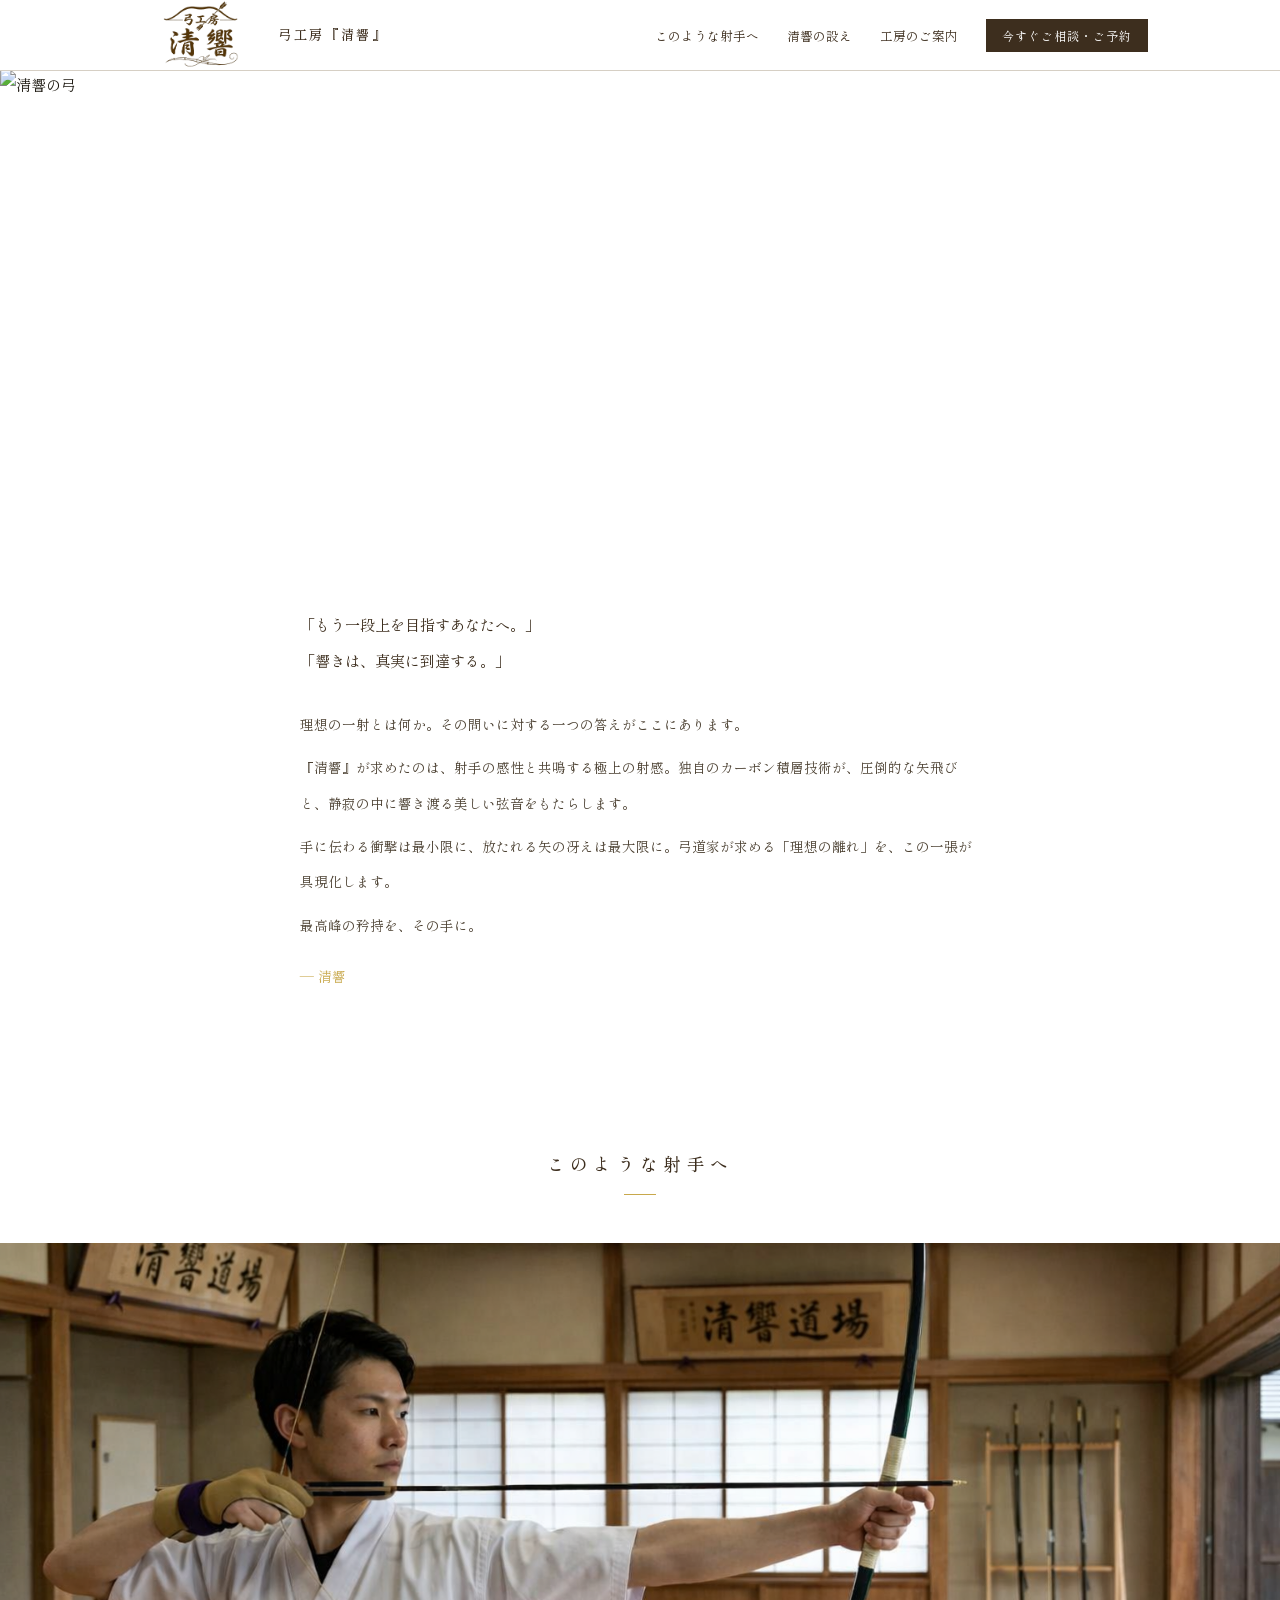
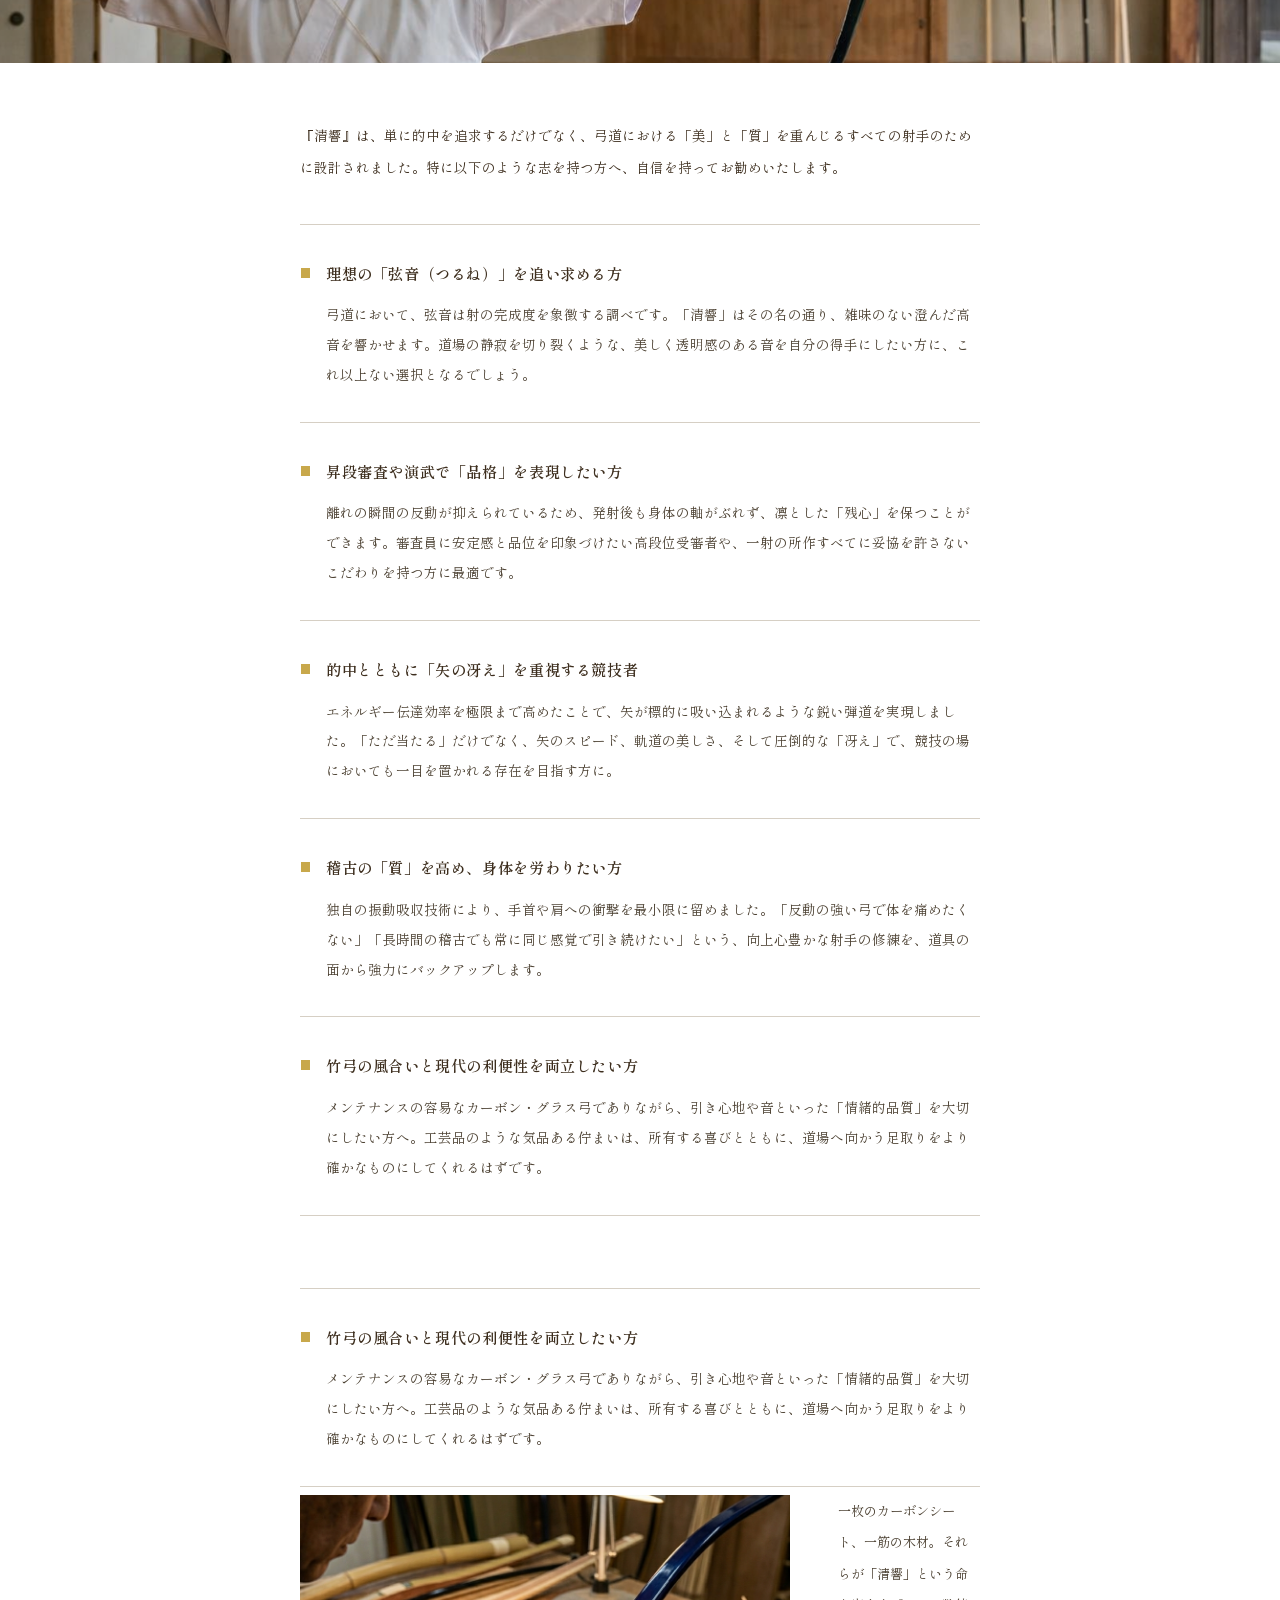
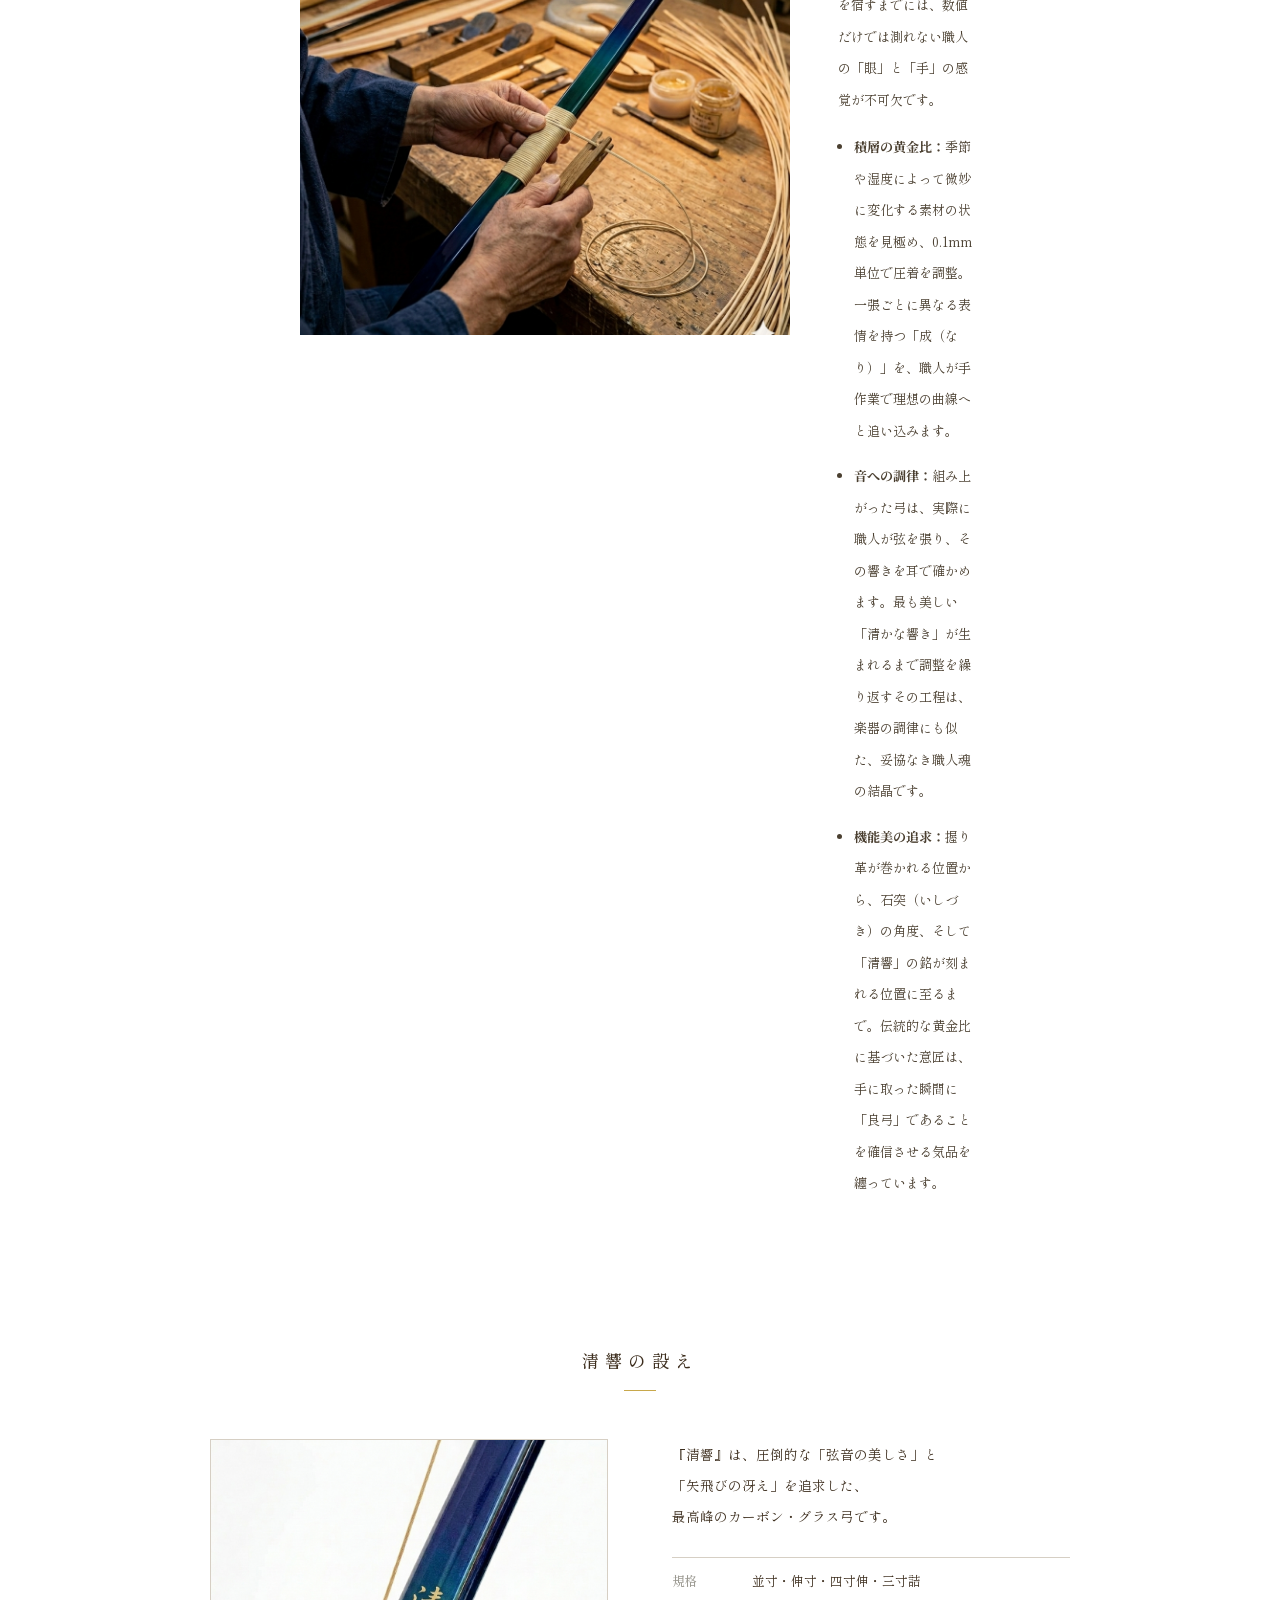
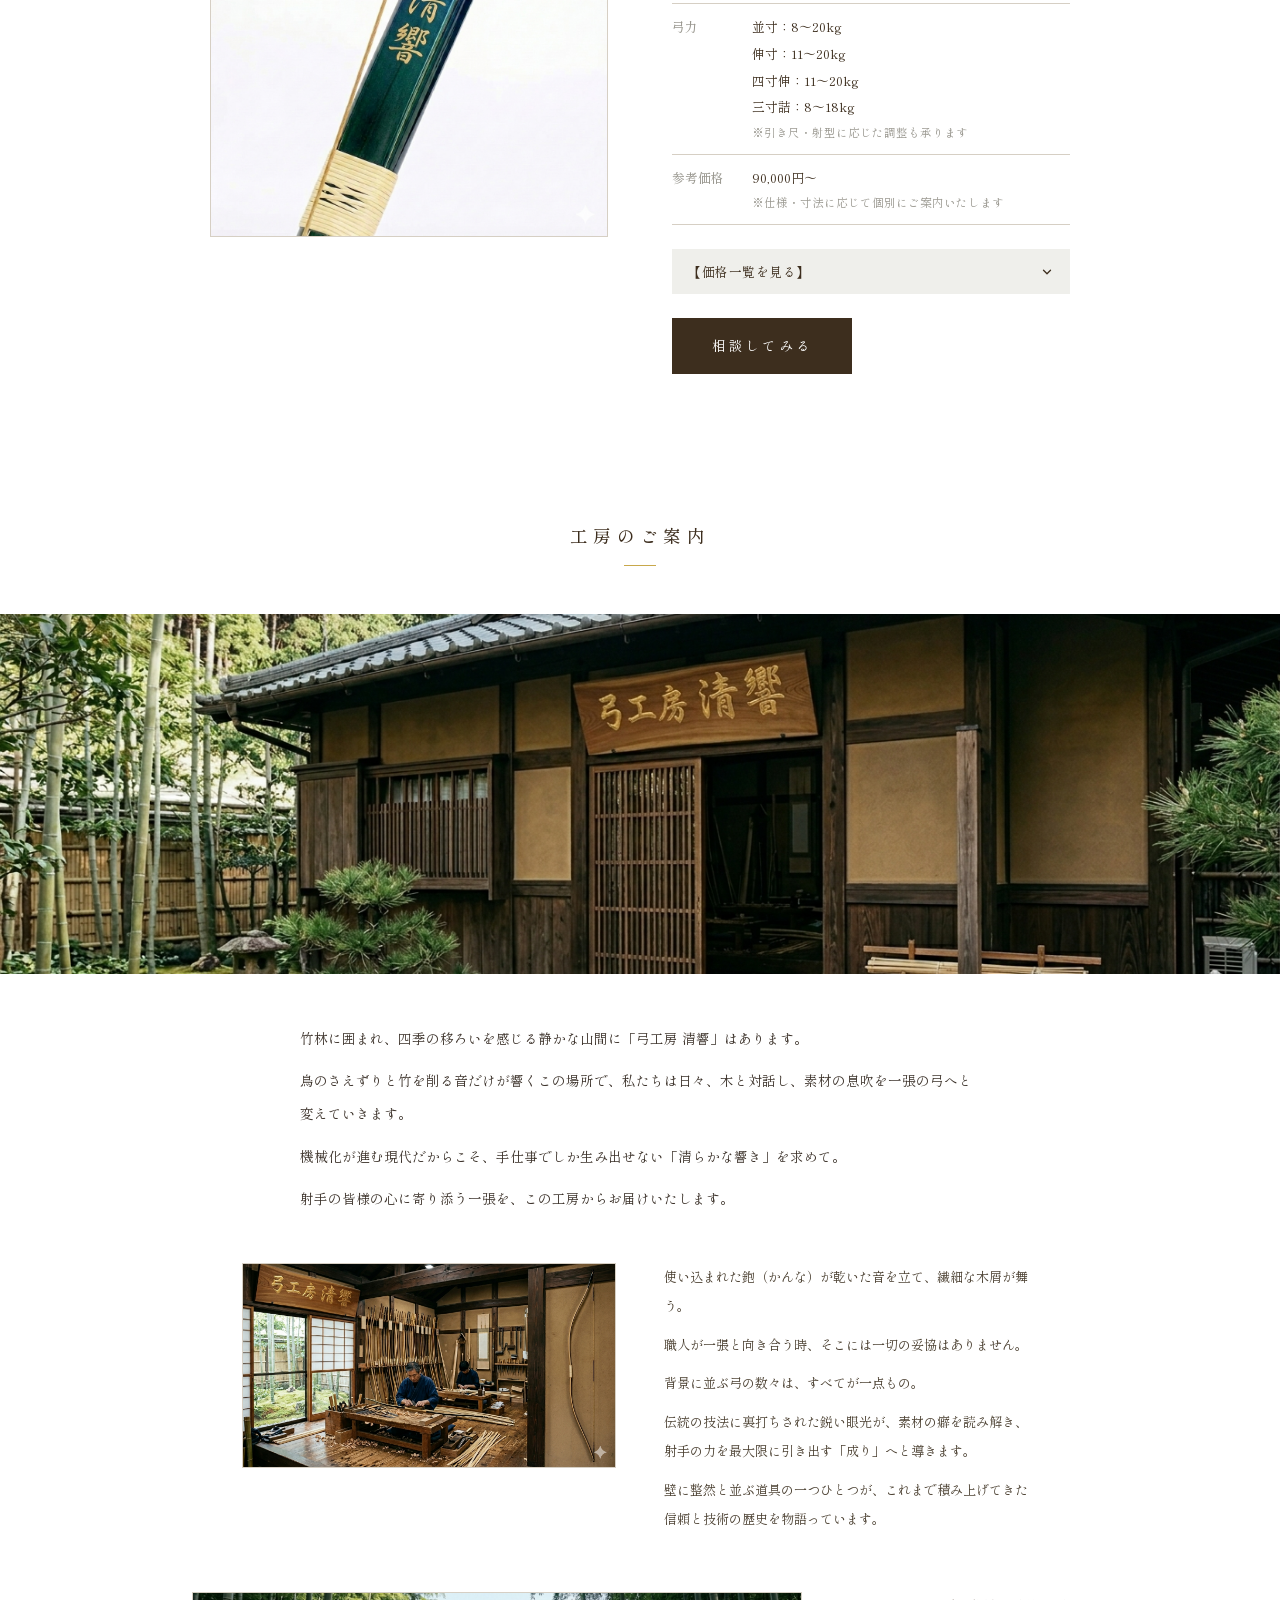
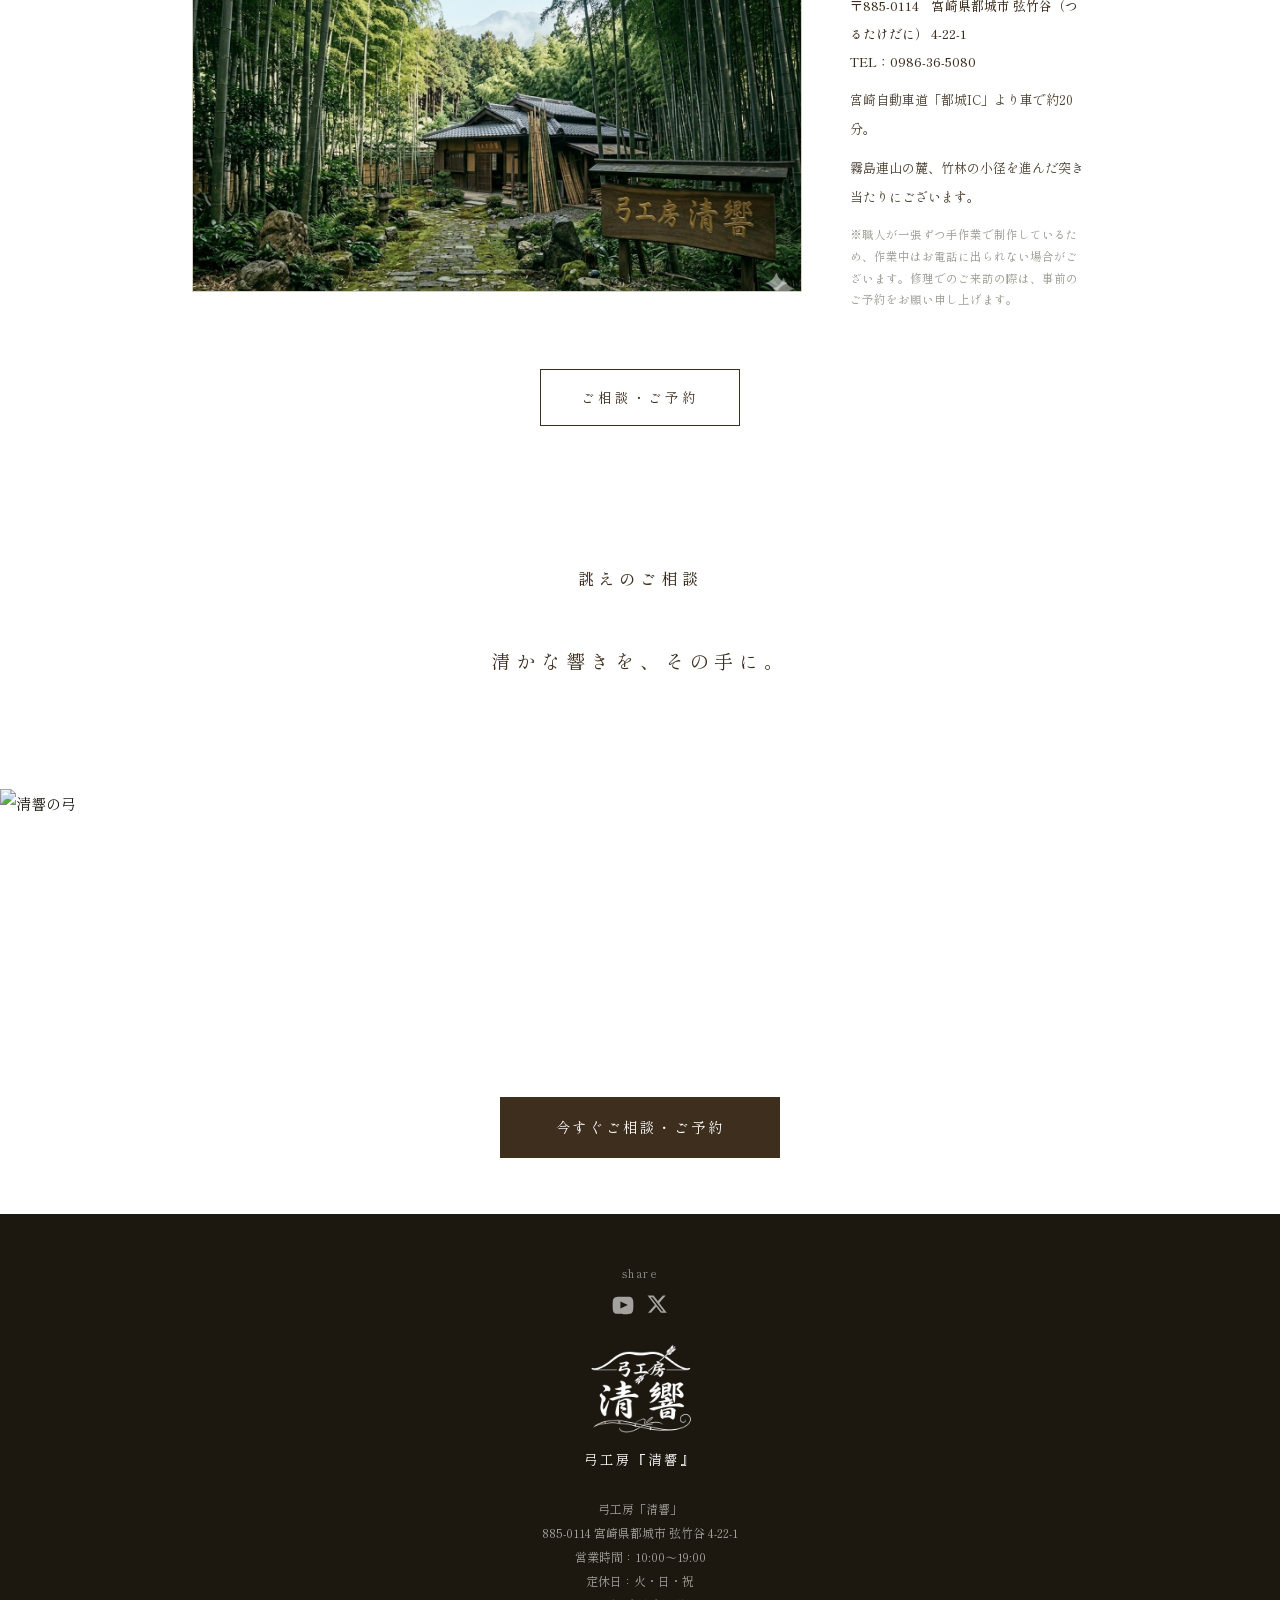
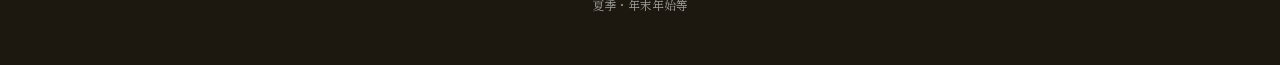
==== commit 2306344c: "5回目のコミット最終" ====
--- a/index.html
+++ b/index.html
@@ -250,6 +250,11 @@
       <p class="js-fade">射手の皆様の心に寄り添う一張を、この工房からお届けいたします。</p>
     </div>
     <div class="workshop-1col js-fade">
+
+<div class="workshop-img1-col">
+        <img src="image/koubounaka.png" alt="工房内の様子">
+      </div>
+
       <div class="workshop-text1-col">
         <p>使い込まれた鉋（かんな）が乾いた音を立て、繊細な木屑が舞う。</p>
         <p>職人が一張と向き合う時、そこには一切の妥協はありません。</p>
@@ -257,9 +262,7 @@
         <p>伝統の技法に裏打ちされた鋭い眼光が、素材の癖を読み解き、射手の力を最大限に引き出す「成り」へと導きます。</p>
         <p>壁に整然と並ぶ道具の一つひとつが、これまで積み上げてきた信頼と技術の歴史を物語っています。</p>
       </div>
-      <div class="workshop-img1-col">
-        <img src="image/koubounaka.png" alt="工房内の様子">
-      </div>
+      
     </div>
     <div class="workshop-2col js-fade">
 
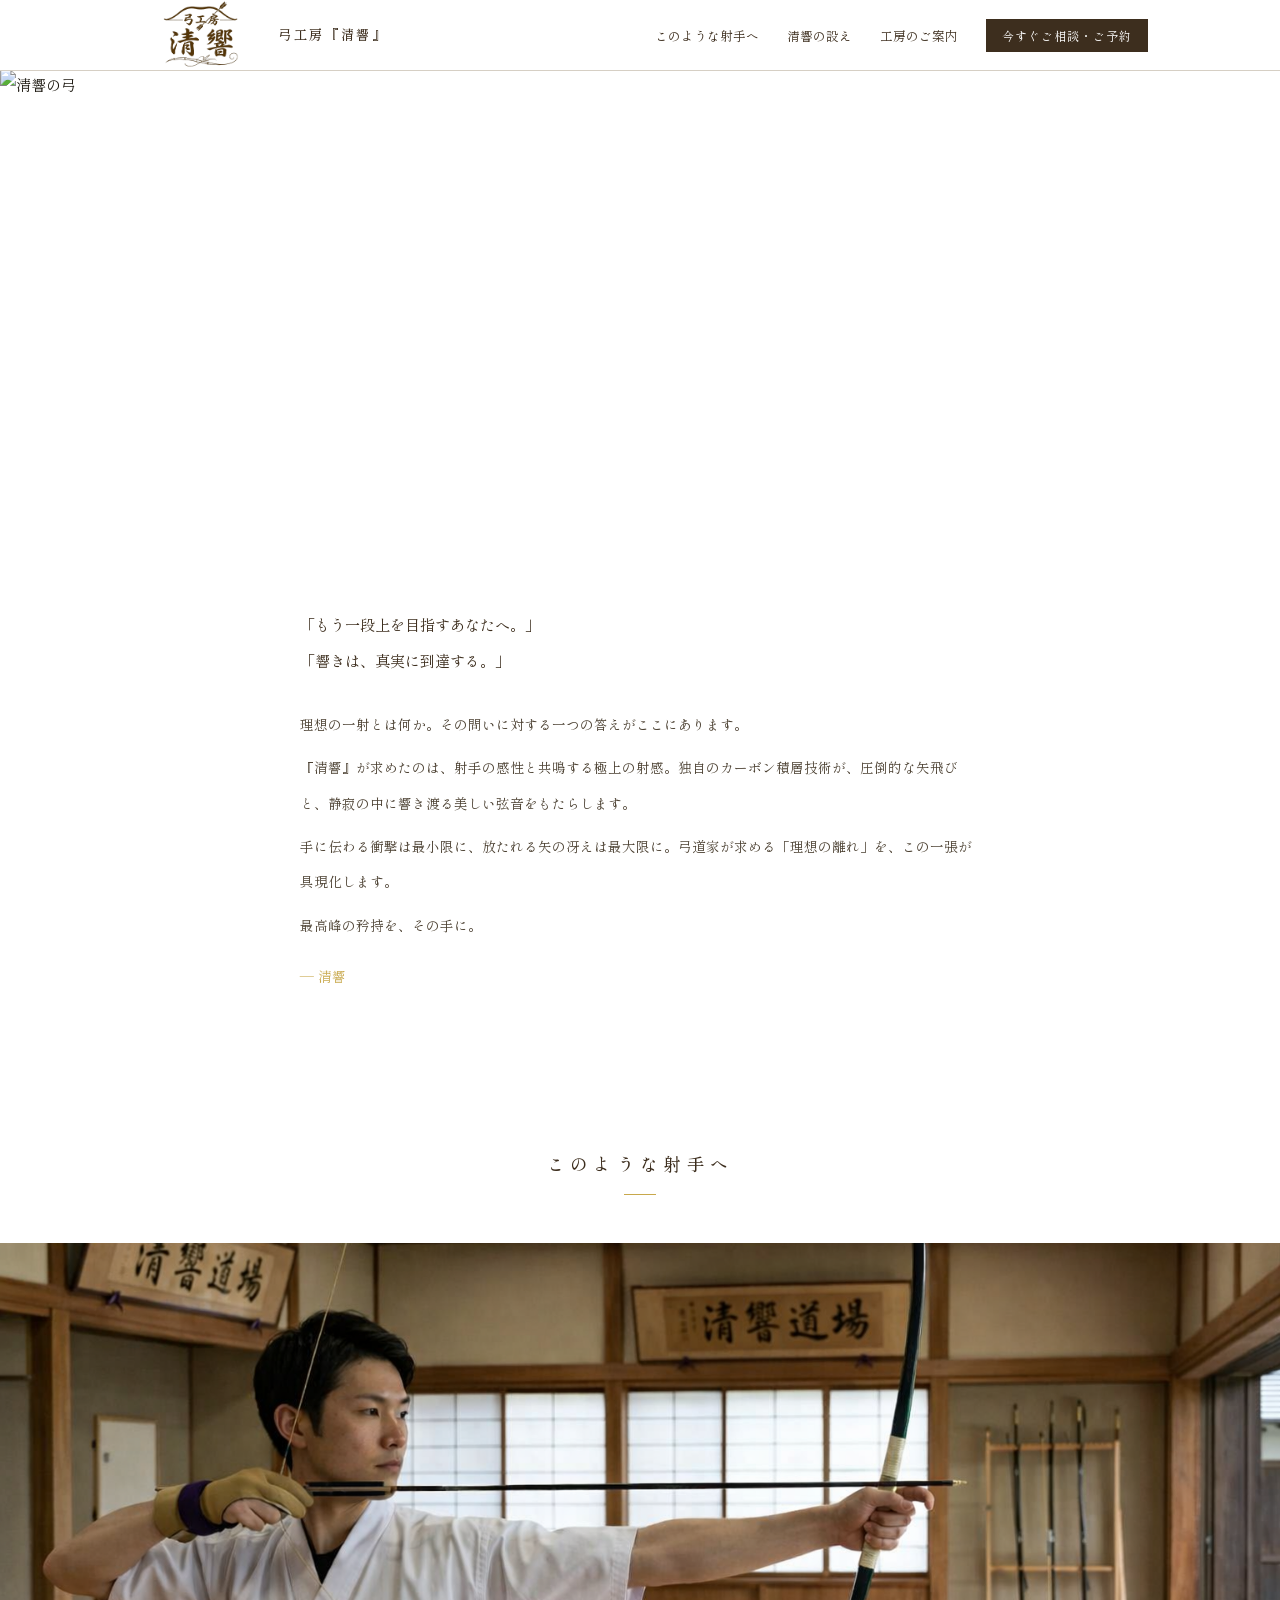
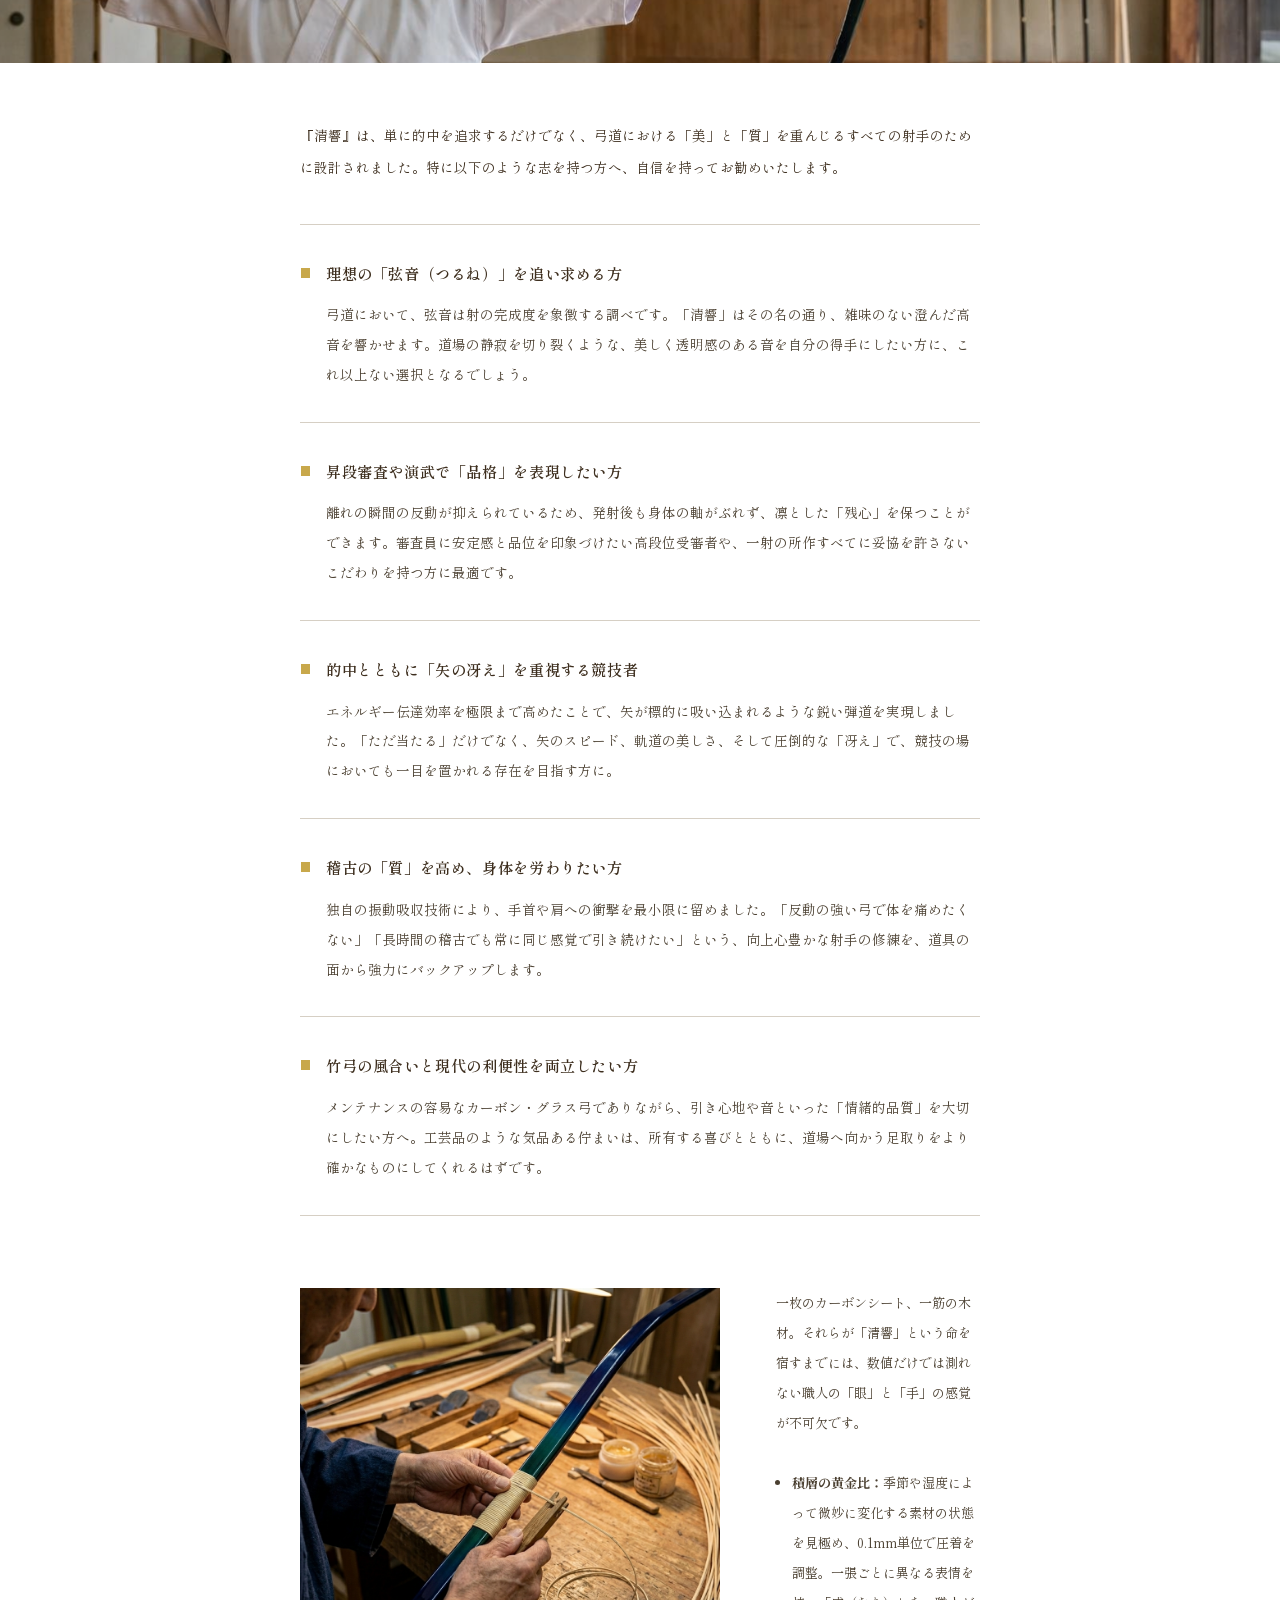
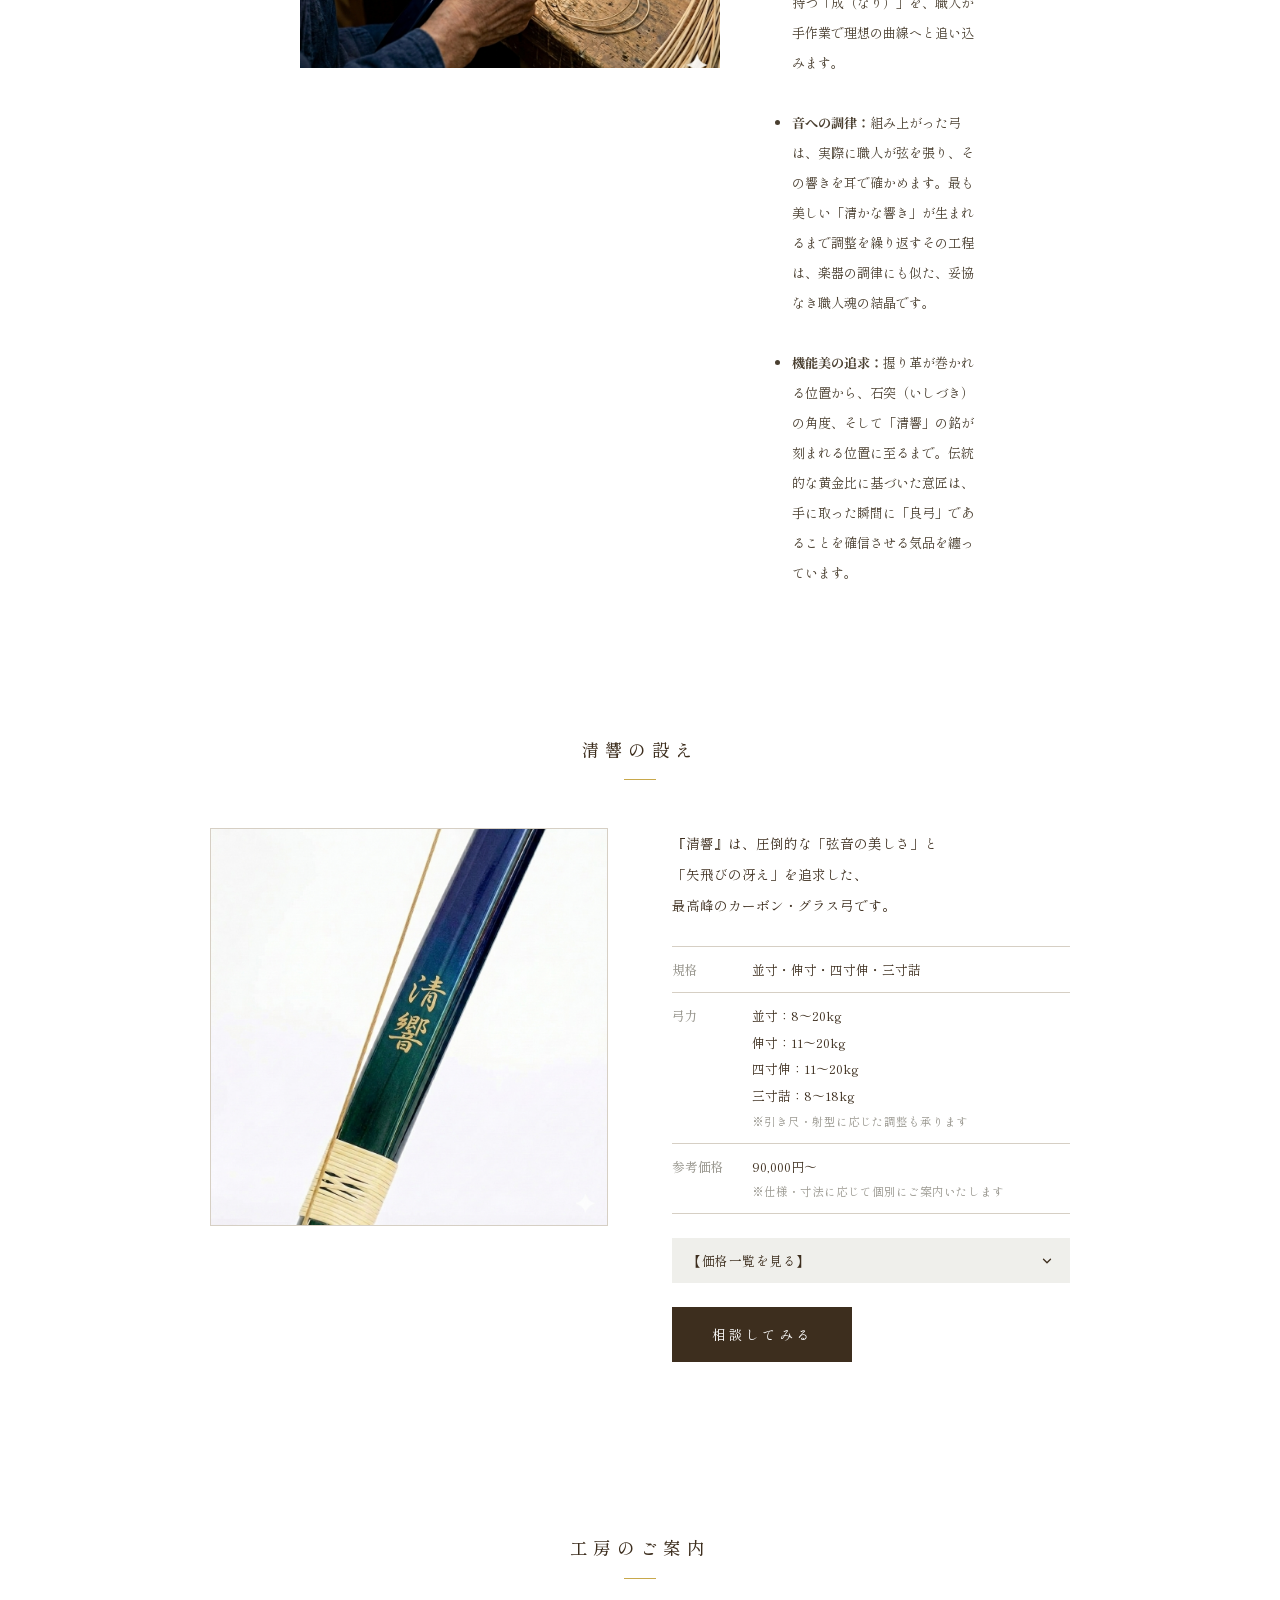
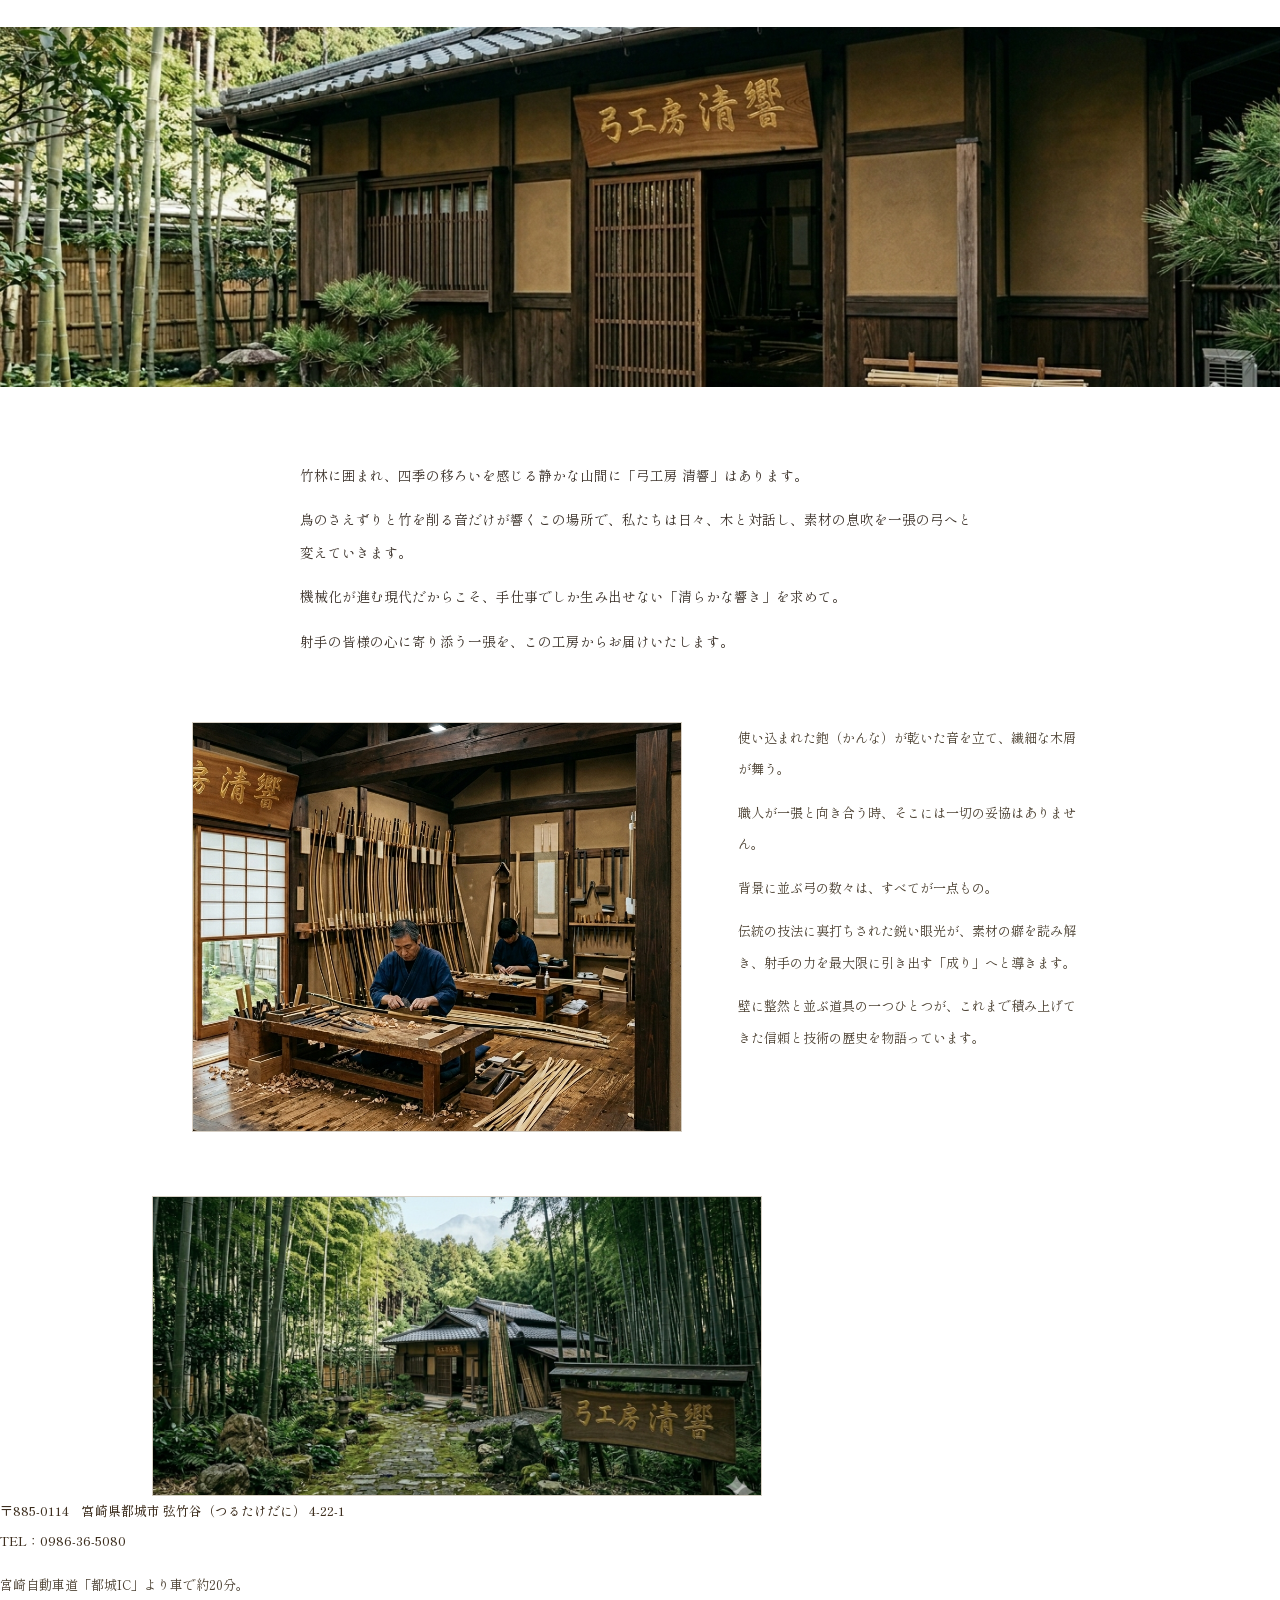
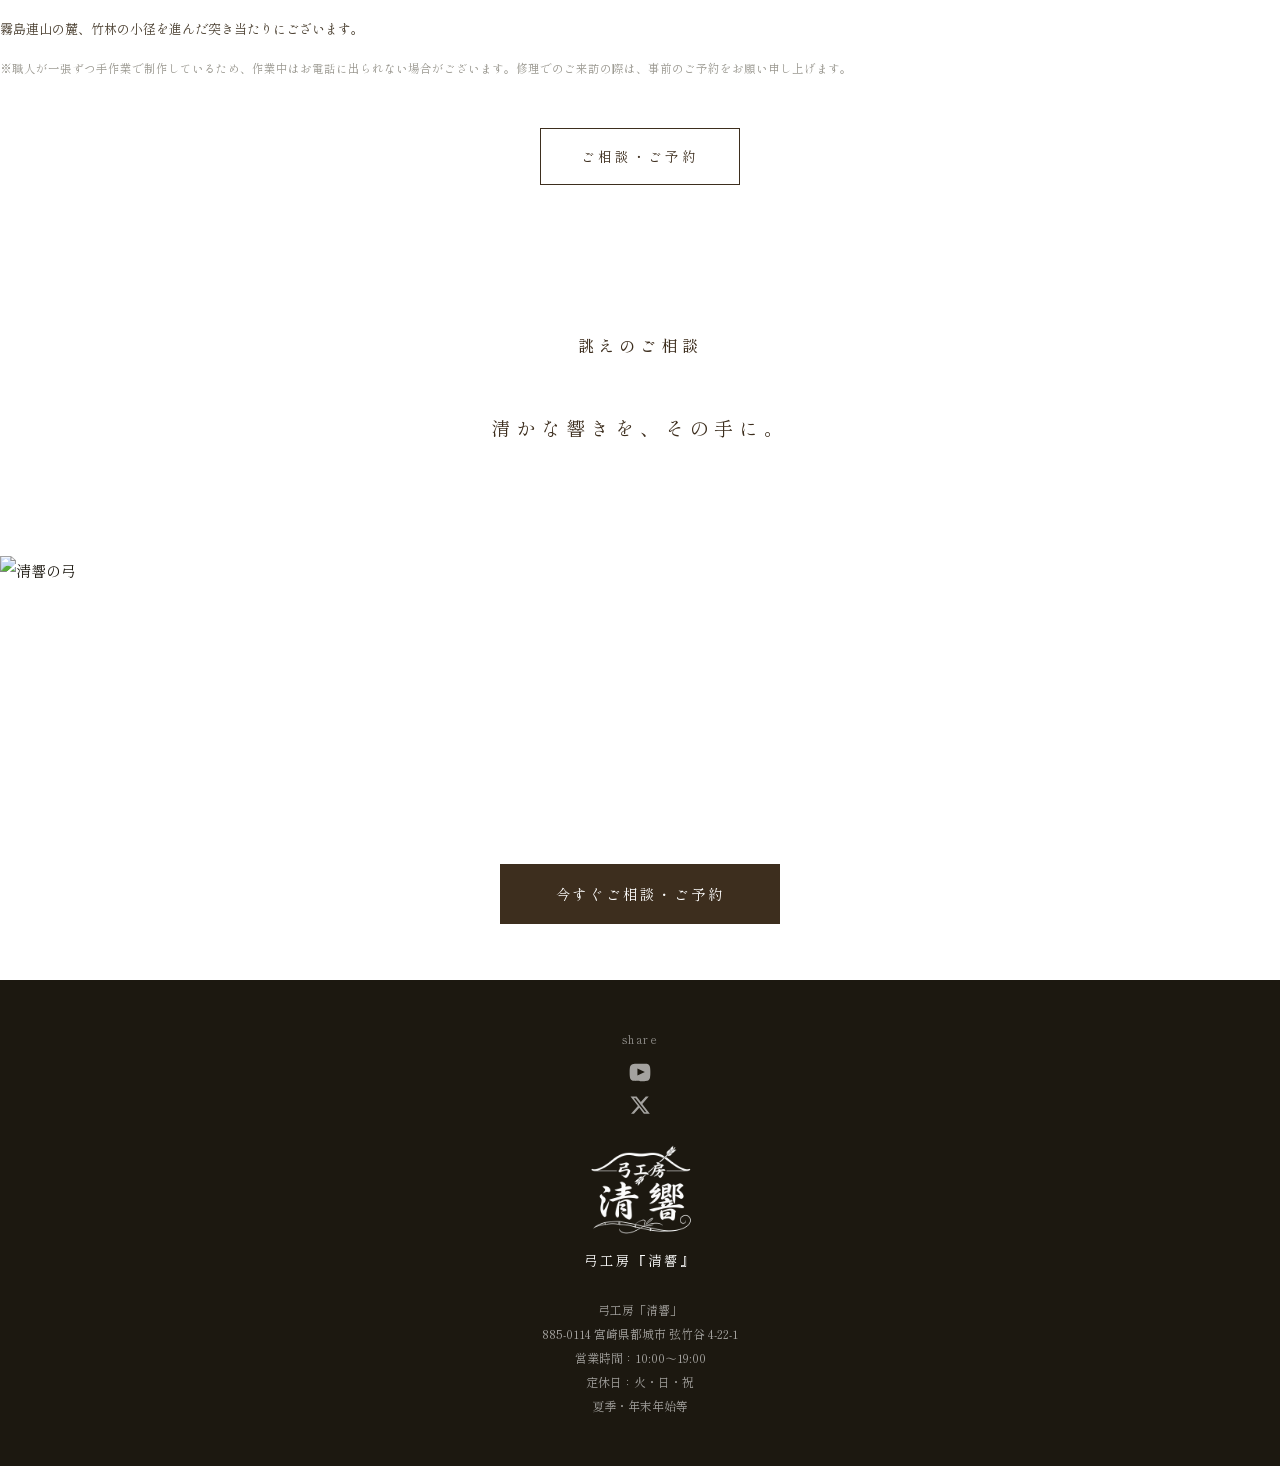
==== commit c021319f: "6回目のコミット_配置変更" ====
--- a/index.html
+++ b/index.html
@@ -4,11 +4,11 @@
   <meta charset="UTF-8">
   <meta name="viewport" content="width=device-width, initial-scale=1.0">
   <title>弓工房『清響』</title>
+  <link rel="stylesheet" href="css/style.css">
   <link rel="preconnect" href="https://fonts.googleapis.com">
   <link rel="preconnect" href="https://fonts.gstatic.com" crossorigin>
   <link href="https://fonts.googleapis.com/css2?family=Noto+Serif+JP:wght@300;400;500;600&family=Shippori+Mincho:wght@400;500;600&family=Cormorant+Garamond:ital,wght@0,300;0,400;1,300&display=swap" rel="stylesheet">
-  <link rel="stylesheet" href="css/style.css">
-  <script src="js/main.js" defer></script>
+    <script src="js/main.js" defer></script>
 </head>
 <body>
 
@@ -93,7 +93,7 @@
   </section>
 
   <!-- ========== ABOUT ========== -->
-<section class="about" id="about">
+  <section class="about" id="about">
     <div class="container narrow">
       <h2 class="section-title js-fade">このような射手へ</h2>
     </div>
@@ -113,7 +113,6 @@
             <p>弓道において、弦音は射の完成度を象徴する調べです。「清響」はその名の通り、雑味のない澄んだ高音を響かせます。道場の静寂を切り裂くような、美しく透明感のある音を自分の得手にしたい方に、これ以上ない選択となるでしょう。</p>
           </div>
         </div>
-
         <div class="about-item js-fade">
           <div class="about-item-icon">■</div>
           <div class="about-item-body">
@@ -121,7 +120,6 @@
             <p>離れの瞬間の反動が抑えられているため、発射後も身体の軸がぶれず、凛とした「残心」を保つことができます。審査員に安定感と品位を印象づけたい高段位受審者や、一射の所作すべてに妥協を許さないこだわりを持つ方に最適です。</p>
           </div>
         </div>
-
         <div class="about-item js-fade">
           <div class="about-item-icon">■</div>
           <div class="about-item-body">
@@ -129,7 +127,6 @@
             <p>エネルギー伝達効率を極限まで高めたことで、矢が標的に吸い込まれるような鋭い弾道を実現しました。「ただ当たる」だけでなく、矢のスピード、軌道の美しさ、そして圧倒的な「冴え」で、競技の場においても一目を置かれる存在を目指す方に。</p>
           </div>
         </div>
-
         <div class="about-item js-fade">
           <div class="about-item-icon">■</div>
           <div class="about-item-body">
@@ -137,7 +134,6 @@
             <p>独自の振動吸収技術により、手首や肩への衝撃を最小限に留めました。「反動の強い弓で体を痛めたくない」「長時間の稽古でも常に同じ感覚で引き続けたい」という、向上心豊かな射手の修練を、道具の面から強力にバックアップします。</p>
           </div>
         </div>
-
         <div class="about-item js-fade">
           <div class="about-item-icon">■</div>
           <div class="about-item-body">
@@ -147,23 +143,11 @@
         </div>
       </div>
 
+      <!-- 職人テキスト＋画像（画像左・テキスト右） -->
       <div class="intro-note js-fade">
-      <div class="about-item js-fade">
-          <div class="about-item-icon">■</div>
-          <div class="about-item-body">
-            <strong>竹弓の風合いと現代の利便性を両立したい方</strong>
-            <p>メンテナンスの容易なカーボン・グラス弓でありながら、引き心地や音といった「情緒的品質」を大切にしたい方へ。工芸品のような気品ある佇まいは、所有する喜びとともに、道場へ向かう足取りをより確かなものにしてくれるはずです。</p>
-          </div>
-        </div>
-      </div>
-
-      <!-- 職人テキスト＋画像 -->
-      <div class="intro-note js-fade">
-
         <div class="intro-note-img">
           <img src="image/syokuninsagyou.png" alt="職人の作業" class="syokuninimg">
         </div>
-
         <div class="intro-note-text">
           <p>一枚のカーボンシート、一筋の木材。それらが「清響」という命を宿すまでには、数値だけでは測れない職人の「眼」と「手」の感覚が不可欠です。</p>
           <ul>
@@ -250,11 +234,9 @@
       <p class="js-fade">射手の皆様の心に寄り添う一張を、この工房からお届けいたします。</p>
     </div>
     <div class="workshop-1col js-fade">
-
-<div class="workshop-img1-col">
+      <div class="workshop-img1-col">
         <img src="image/koubounaka.png" alt="工房内の様子">
       </div>
-
       <div class="workshop-text1-col">
         <p>使い込まれた鉋（かんな）が乾いた音を立て、繊細な木屑が舞う。</p>
         <p>職人が一張と向き合う時、そこには一切の妥協はありません。</p>
@@ -262,13 +244,12 @@
         <p>伝統の技法に裏打ちされた鋭い眼光が、素材の癖を読み解き、射手の力を最大限に引き出す「成り」へと導きます。</p>
         <p>壁に整然と並ぶ道具の一つひとつが、これまで積み上げてきた信頼と技術の歴史を物語っています。</p>
       </div>
-      
     </div>
     <div class="workshop-2col js-fade">
-
-    <div class="workshop-img-col">
+            <div class="workshop-img-col">
         <img src="image/koubougaikan.png" alt="工房外観" class="workshop-gaikan-img">
       </div>
+    </div>
 
       <div class="workshop-text-col">
         <p class="ws-address">〒885-0114　宮崎県都城市 弦竹谷（つるたけだに） 4-22-1<br>TEL：0986-36-5080</p>
@@ -330,5 +311,6 @@
     </div>
   </footer>
 
+
 </body>
 </html>
--- a/css/style.css
+++ b/css/style.css
@@ -370,33 +370,36 @@
   line-height: 2.2;
 }
 
-/* ── 職人テキスト＋画像 ── */
+/* ── 職人テキスト＋画像（画像左・テキスト右） ── */
 .intro-note {
-  display: flex;
-  gap: 48px;
+  display: grid;
+  grid-template-columns: 420px 1fr;   /* 画像左固定・テキスト右可変 */
+  gap: 56px;
   align-items: flex-start;
-  margin-top: 0;
+  margin-top: 8px;
   padding-top: 8px;
 }
 .intro-note-text {
-  flex: 1;
   font-size: 0.82rem;
-  line-height: 2.4;
+  line-height: 30px;                  /* 行間 30px */
   color: #4a3f30;
 }
-.intro-note-text p { margin-bottom: 16px; }
+.intro-note-text p { margin-bottom: 30px; }
 .intro-note-text ul {
   padding-left: 1.2em;
   display: flex;
   flex-direction: column;
-  gap: 14px;
+  gap: 30px;                          /* リスト項目間も30px */
 }
 .intro-note-text li { list-style: disc; }
 
-.intro-note-img { flex-shrink: 0; }
+/* 画像を左側に */
+.intro-note-img {
+  order: -1;                          /* グリッド内で左に来るよう明示 */
+}
 .syokuninimg {
-  width: 490px;
-  height: 440px;
+  width: 100%;
+  height: 380px;
   object-fit: cover;
   object-position: center;
   display: block;
@@ -453,40 +456,49 @@
 /* =============================================
    WORKSHOP
    ============================================= */
-.workshop { padding: 72px 0; background: var(--white); }
-.workshop-hero-img { height: 360px; overflow: hidden; margin-bottom: 48px; }
+.workshop { padding: 96px 0 80px; background: var(--white); }  /* パディング増加 */
+.workshop-hero-img { height: 360px; overflow: hidden; margin-bottom: 72px; }  /* 下余白増加 */
 .workshop-hero-img img { width: 100%; height: 100%; object-fit: cover; object-position: center 40%; }
-.workshop-body { font-size: 0.85rem; line-height: 2.4; color: #3a3028; margin-bottom: 16px; }
-.workshop-body p { margin-bottom: 10px; }
-
+.workshop-body { font-size: 0.85rem; line-height: 2.4; color: #3a3028; margin-bottom: 24px; }
+.workshop-body p { margin-bottom: 12px; }
+
+/* 工房内：左画像・右テキスト（490x410） */
 .workshop-1col {
   display: grid;
-  grid-template-columns: 1fr 1fr;
-  gap: 48px;
-  max-width: 860px;
-  margin: 48px auto 0;
+  grid-template-columns: 490px 1fr;   /* 画像固定幅・テキスト可変 */
+  gap: 56px;
+  max-width: 960px;
+  margin: 64px auto 0;                /* 上余白増加 */
   padding: 0 32px;
   align-items: start;
 }
-.workshop-text1-col { font-size: 0.82rem; line-height: 2.2; color: #4a3f30; }
-.workshop-text1-col p { margin-bottom: 10px; }
-.workshop-img1-col img { border: 1px solid var(--border); }
-
+.workshop-text1-col { font-size: 0.82rem; line-height: 2.4; color: #4a3f30; }
+.workshop-text1-col p { margin-bottom: 12px; }
+.workshop-img1-col { flex-shrink: 0; }
+.workshop-img1-col img {
+  width: 490px;
+  height: 410px;
+  object-fit: cover;
+  border: 1px solid var(--border);
+  display: block;
+}
+
+/* 住所：左テキスト・右画像（画像を右に） */
 .workshop-2col {
   display: grid;
-  grid-template-columns: 1fr auto;
-  gap: 48px;
-  max-width: 960px;
-  margin: 48px auto 0;
+  grid-template-columns: 1fr 610px;   /* テキスト:画像 左右 */
+  gap: 56px;
+  max-width: 1040px;
+  margin: 64px auto 0;                /* 上余白増加 */
   padding: 0 32px;
   align-items: start;
 }
-.workshop-text-col { font-size: 0.82rem; line-height: 2.2; color: #4a3f30; }
-.workshop-text-col p { margin-bottom: 10px; }
-.ws-address { font-size: 0.8rem; color: var(--brown-dark); font-weight: 500; margin-bottom: 14px; }
-.ws-small { font-size: 0.72rem; color: var(--gray-mid); line-height: 1.9; margin-top: 12px; }
+.workshop-text-col { font-size: 0.82rem; line-height: 2.4; color: #4a3f30; }
+.workshop-text-col p { margin-bottom: 12px; }
+.ws-address { font-size: 0.8rem; color: var(--brown-dark); font-weight: 500; margin-bottom: 16px; }
+.ws-small { font-size: 0.72rem; color: var(--gray-mid); line-height: 1.9; margin-top: 14px; }
 .workshop-img-col { flex-shrink: 0; }
-.workshop-gaikan-img { width: 610px; height: 300px; object-fit: cover; border: 1px solid var(--border); }
+.workshop-gaikan-img { width: 610px; height: 300px; object-fit: cover; border: 1px solid var(--border); display: block; }
 
 /* =============================================
    FINAL CTA
@@ -529,7 +541,7 @@
 }
 .footer-share-icons {
   display: flex;
-  flex-direction: row;
+  flex-direction: column;
   align-items: center;
   gap: 12px;
 }
@@ -675,7 +687,14 @@
    ============================================= */
 @media (max-width: 900px) {
   .intro-note { flex-direction: column; gap: 32px; }
+  /* intro-note タブレット：縦並び（画像上・テキスト下） */
+  .intro-note { grid-template-columns: 1fr; gap: 32px; }
+  .intro-note-img { order: 0; }      /* タブレットでは画像が上 */
   .syokuninimg { width: 100%; height: 320px; }
+
+  /* workshop タブレット */
+  .workshop-1col { grid-template-columns: 1fr; gap: 32px; }
+  .workshop-img1-col img { width: 100%; height: 280px; }
   .workshop-2col { grid-template-columns: 1fr; }
   .workshop-gaikan-img { width: 100%; height: 240px; }
 }
@@ -715,8 +734,12 @@
   .specs-grid { grid-template-columns: 1fr; gap: 32px; }
 
   /* WORKSHOP */
-  .workshop-1col { grid-template-columns: 1fr; gap: 24px; padding: 0 20px; }
-  .workshop-hero-img { height: 240px; }
+  .workshop { padding: 56px 0 48px; }
+  .workshop-hero-img { height: 240px; margin-bottom: 40px; }
+  .workshop-1col { grid-template-columns: 1fr; gap: 24px; padding: 0 20px; margin-top: 32px; }
+  .workshop-img1-col img { width: 100%; height: 240px; }
+  .workshop-2col { grid-template-columns: 1fr; padding: 0 20px; margin-top: 32px; }
+  .workshop-gaikan-img { width: 100%; height: 200px; }
 
   /* FINAL CTA */
   .final-cta-band { height: 200px; }
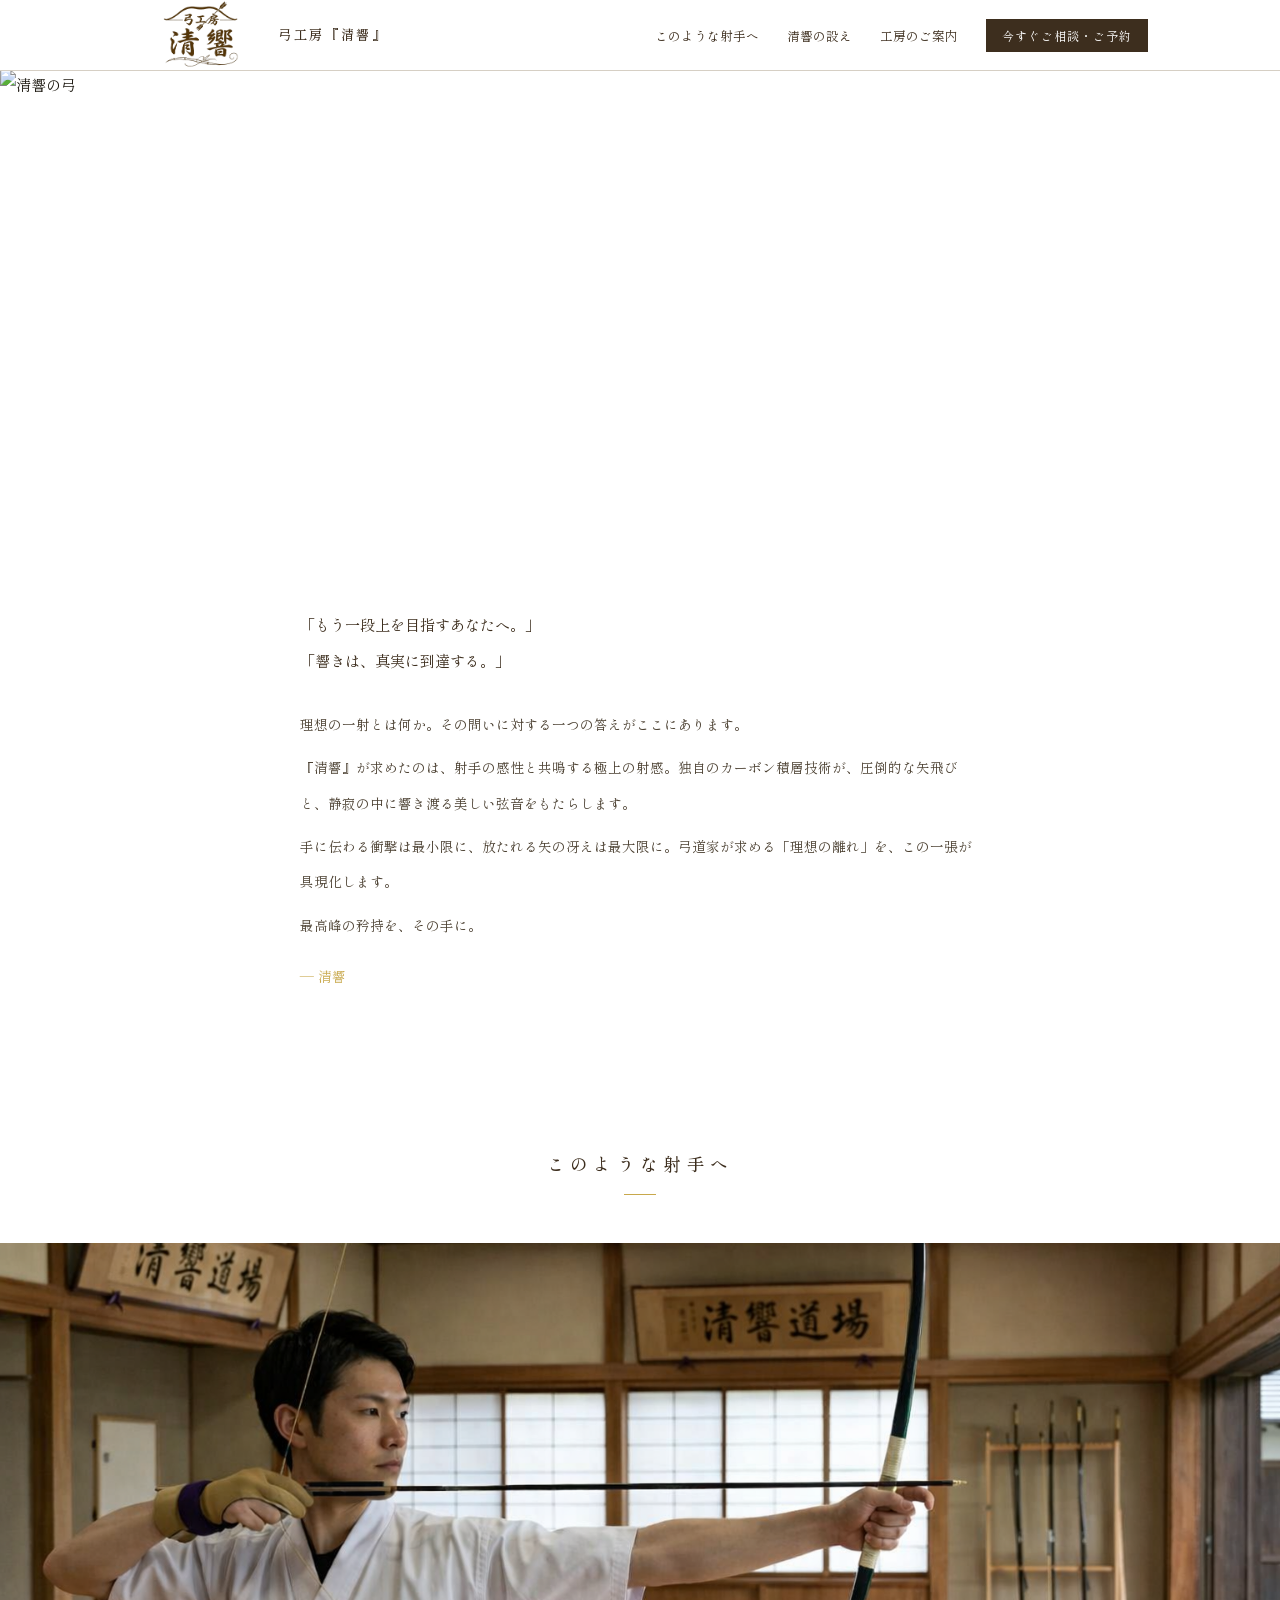
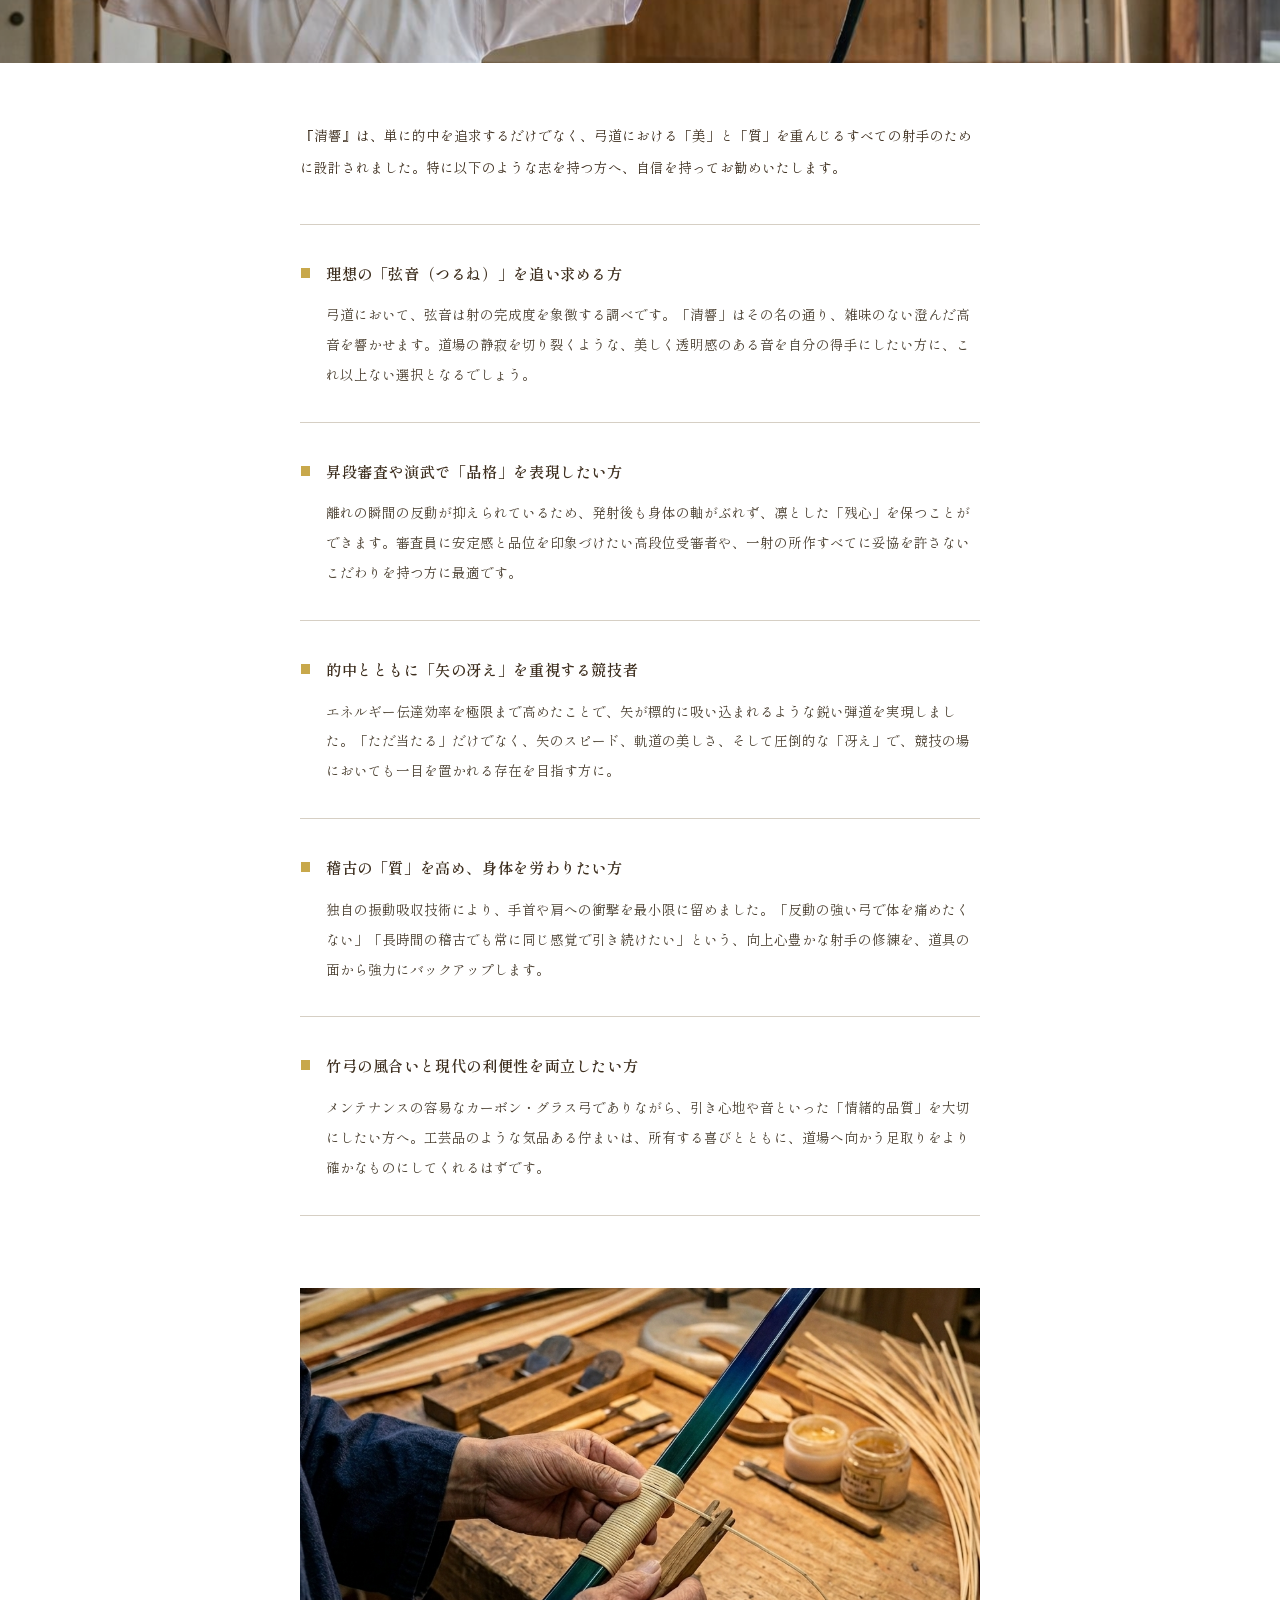
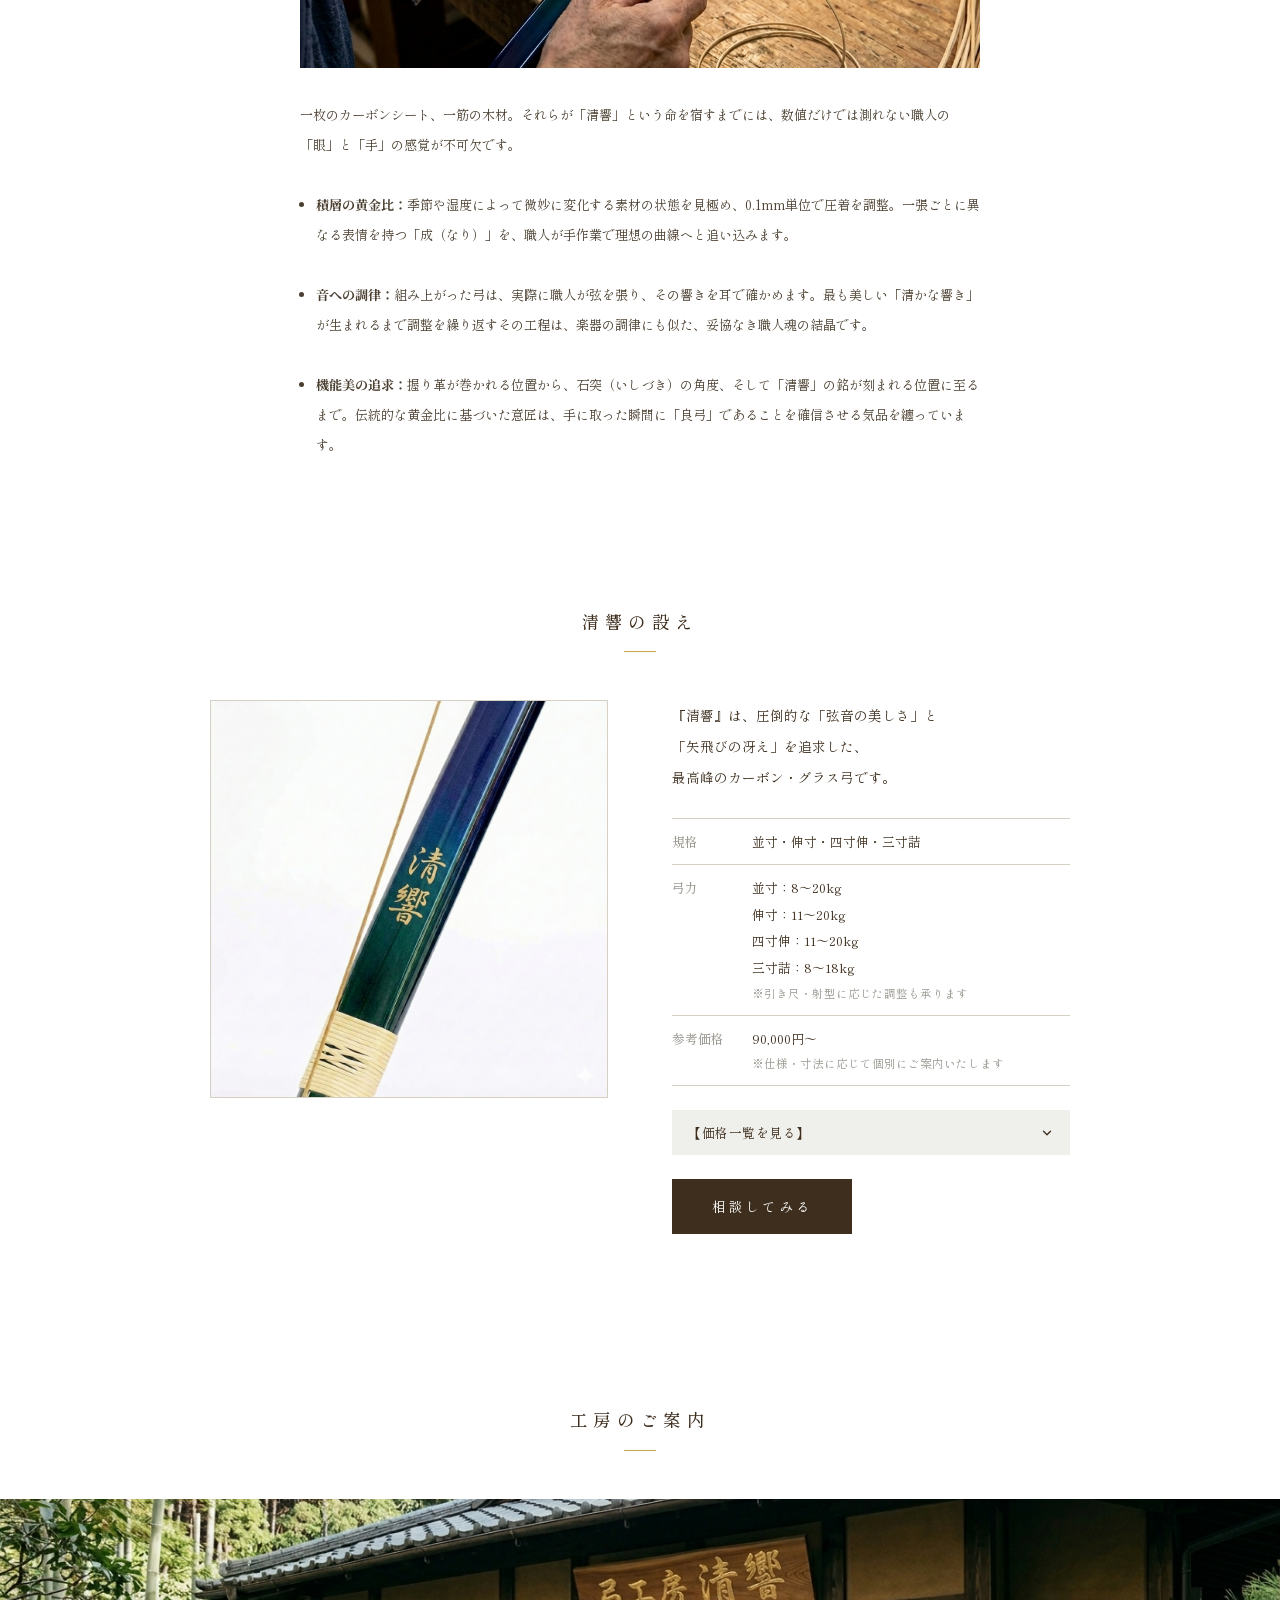
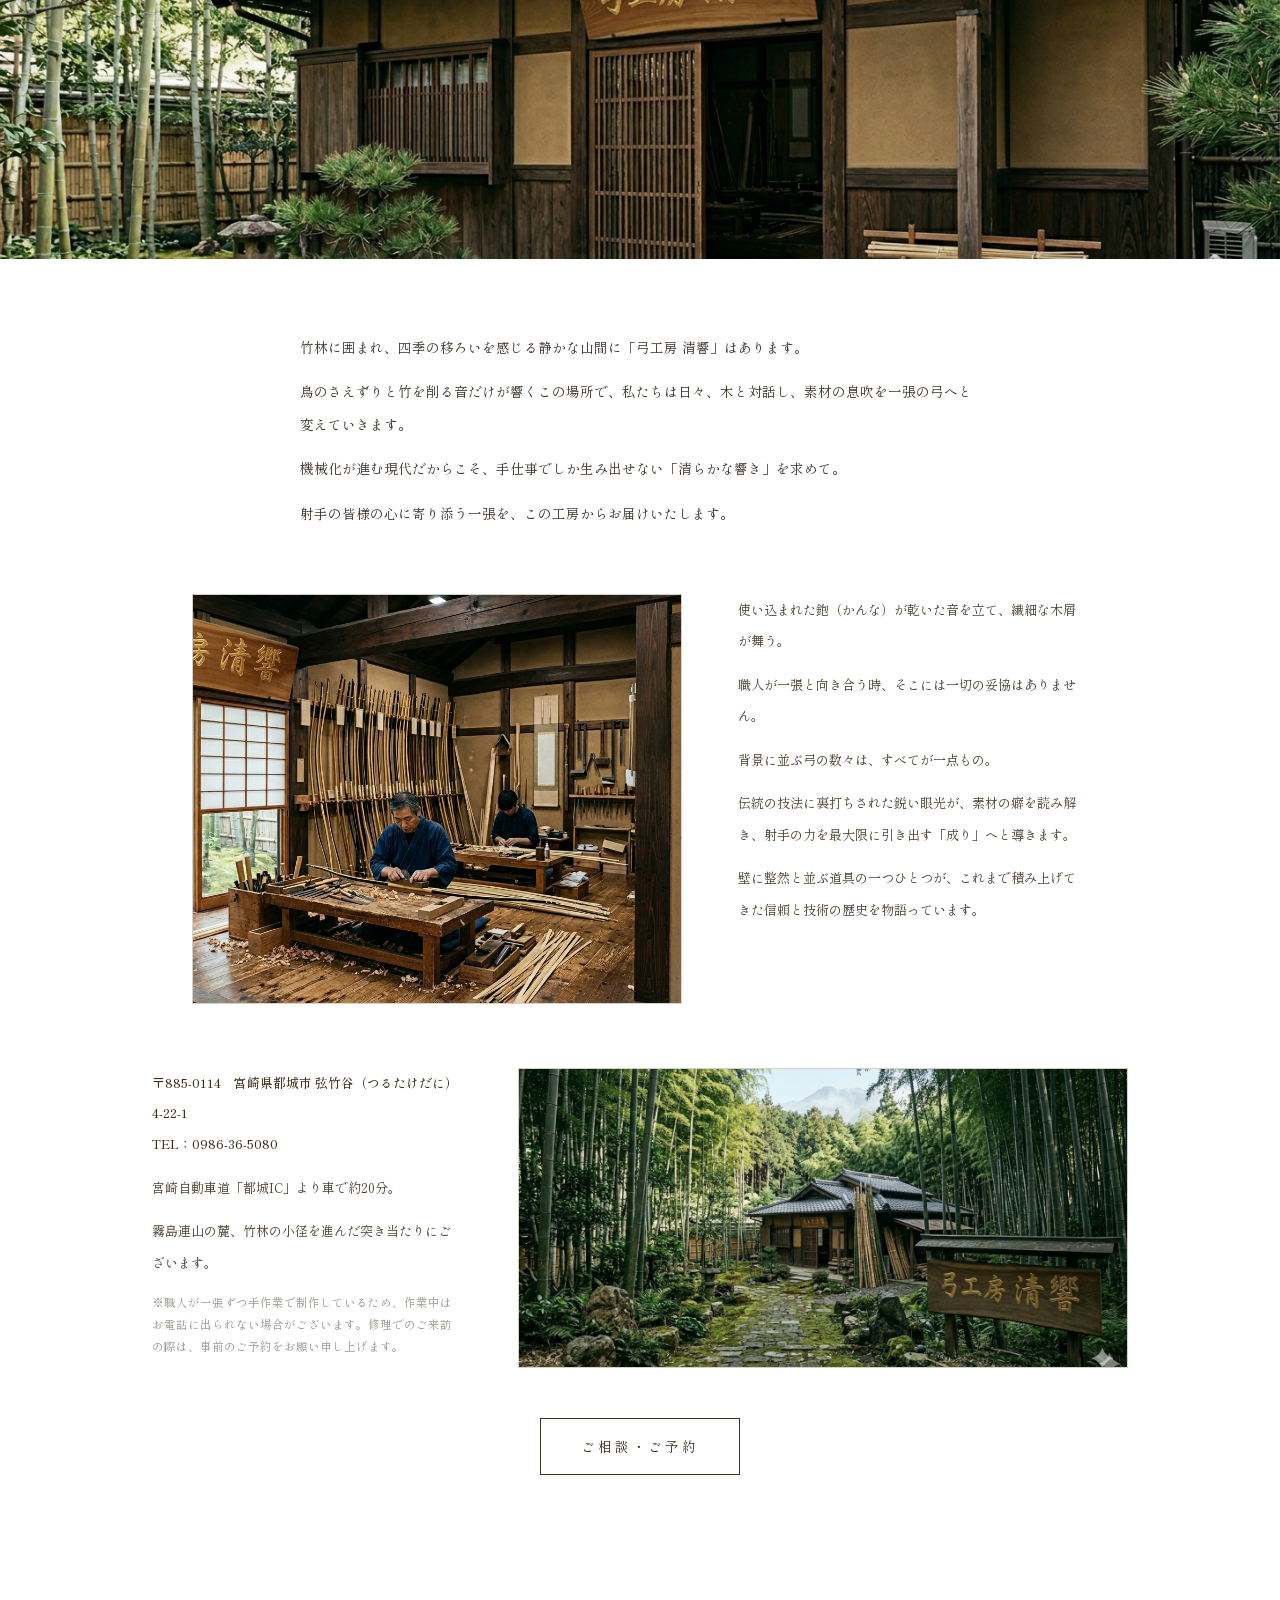
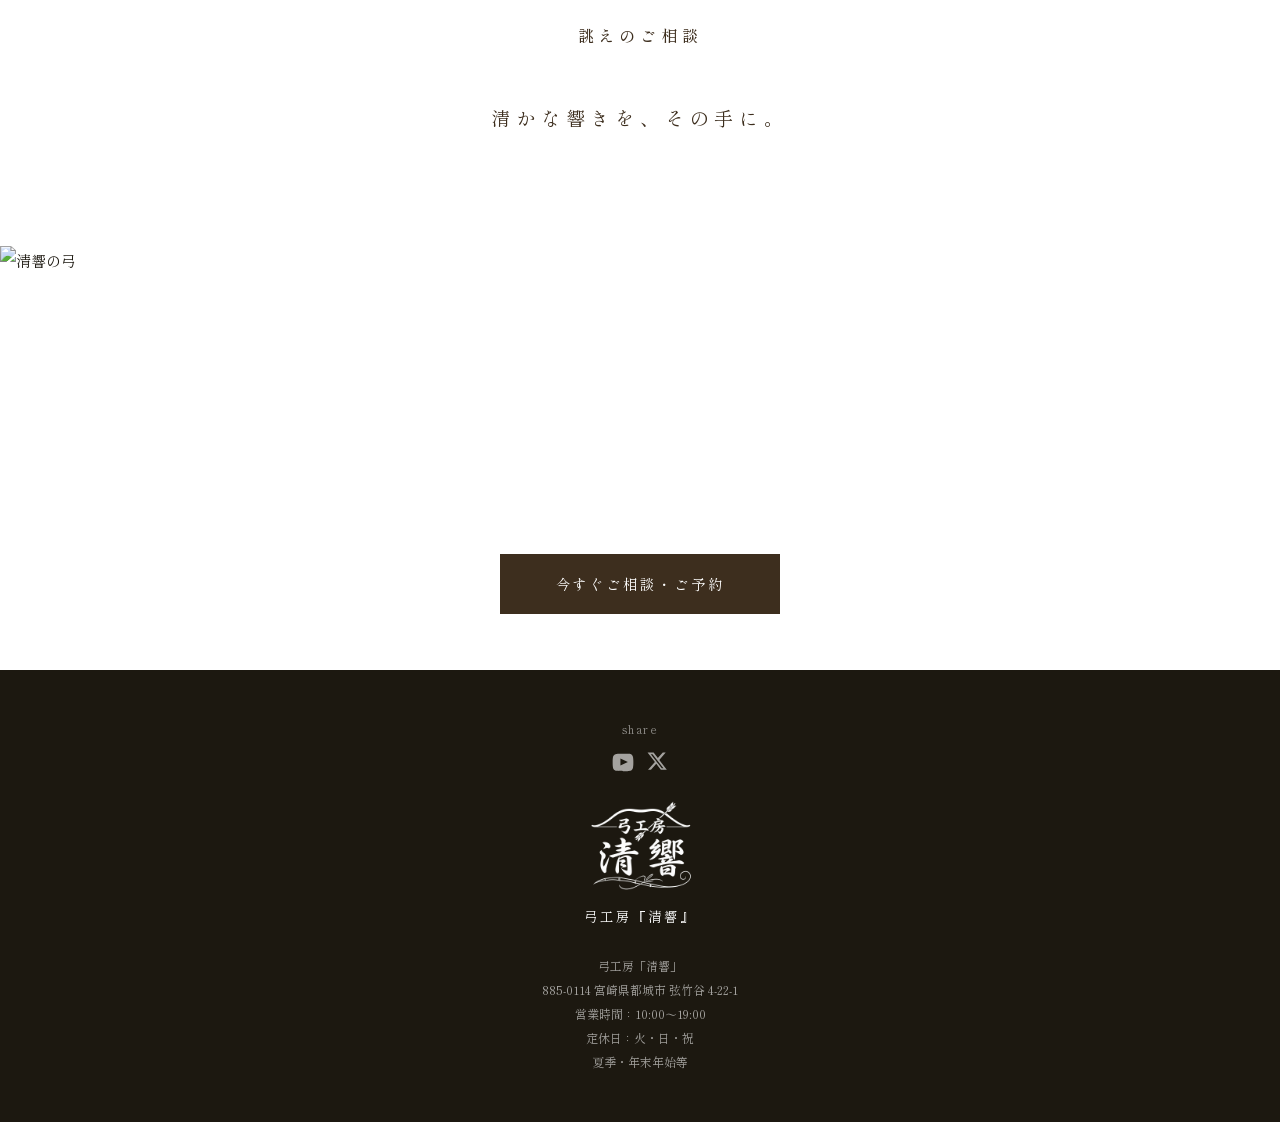
==== commit fadf0227: "7回目のコミットデザイン変更" ====
--- a/index.html
+++ b/index.html
@@ -143,7 +143,8 @@
         </div>
       </div>
 
-      <!-- 職人テキスト＋画像（画像左・テキスト右） -->
+      <!-- 職人テキスト＋画像（画像上・テキスト下） -->
+      <!-- ▼ CHANGE 1: intro-note は常に縦並び（画像上・テキスト下） -->
       <div class="intro-note js-fade">
         <div class="intro-note-img">
           <img src="image/syokuninsagyou.png" alt="職人の作業" class="syokuninimg">
@@ -245,19 +246,20 @@
         <p>壁に整然と並ぶ道具の一つひとつが、これまで積み上げてきた信頼と技術の歴史を物語っています。</p>
       </div>
     </div>
+
+    <!-- ▼ CHANGE 2: workshop-2col — テキスト左・画像右。workshop-text-col を内側に移動 -->
     <div class="workshop-2col js-fade">
-            <div class="workshop-img-col">
-        <img src="image/koubougaikan.png" alt="工房外観" class="workshop-gaikan-img">
-      </div>
-    </div>
-
       <div class="workshop-text-col">
         <p class="ws-address">〒885-0114　宮崎県都城市 弦竹谷（つるたけだに） 4-22-1<br>TEL：0986-36-5080</p>
         <p>宮崎自動車道「都城IC」より車で約20分。</p>
         <p>霧島連山の麓、竹林の小径を進んだ突き当たりにございます。</p>
         <p class="ws-small">※職人が一張ずつ手作業で制作しているため、作業中はお電話に出られない場合がございます。修理でのご来訪の際は、事前のご予約をお願い申し上げます。</p>
       </div>
-    </div>
+      <div class="workshop-img-col">
+        <img src="image/koubougaikan.png" alt="工房外観" class="workshop-gaikan-img">
+      </div>
+    </div>
+
     <div class="cta-center js-fade">
       <a href="order.html" class="btn-outline">ご相談・ご予約</a>
     </div>
--- a/css/style.css
+++ b/css/style.css
@@ -335,9 +335,9 @@
 
 .about-item {
   display: flex;
-  gap: 16px;                    /* アイコンとテキストの間隔 広げた */
+  gap: 16px;
   color: #3a3028;
-  padding: 32px 0;              /* 上下パディング 22px→32px */
+  padding: 32px 0;
   border-bottom: 1px solid var(--border);
 }
 .about-item:first-child { border-top: 1px solid var(--border); }
@@ -352,16 +352,16 @@
 
 .about-item-body {
   flex: 1;
-  font-size: 0.85rem;           /* 0.83rem → 0.85rem */
-  line-height: 2.2;             /* 2.1 → 2.2 */
+  font-size: 0.85rem;
+  line-height: 2.2;
 }
 
 .about-item-body strong {
   display: block;
-  font-size: 0.95rem;           /* タイトル少し大きく */
+  font-size: 0.95rem;
   font-weight: 600;
   color: var(--brown-dark);
-  margin-bottom: 10px;          /* 4px → 10px で余白 */
+  margin-bottom: 10px;
   letter-spacing: .04em;
 }
 
@@ -370,33 +370,22 @@
   line-height: 2.2;
 }
 
-/* ── 職人テキスト＋画像（画像左・テキスト右） ── */
+/* =============================================
+   INTRO-NOTE（職人テキスト＋画像）
+   ▼ CHANGE 1: 常に縦並び（画像上・テキスト下）
+   ============================================= */
 .intro-note {
-  display: grid;
-  grid-template-columns: 420px 1fr;   /* 画像左固定・テキスト右可変 */
-  gap: 56px;
-  align-items: flex-start;
+  display: flex;
+  flex-direction: column;   /* 常に縦積み */
+  gap: 32px;
   margin-top: 8px;
   padding-top: 8px;
 }
-.intro-note-text {
-  font-size: 0.82rem;
-  line-height: 30px;                  /* 行間 30px */
-  color: #4a3f30;
-}
-.intro-note-text p { margin-bottom: 30px; }
-.intro-note-text ul {
-  padding-left: 1.2em;
-  display: flex;
-  flex-direction: column;
-  gap: 30px;                          /* リスト項目間も30px */
-}
-.intro-note-text li { list-style: disc; }
-
-/* 画像を左側に */
+
 .intro-note-img {
-  order: -1;                          /* グリッド内で左に来るよう明示 */
-}
+  order: 0;                 /* 画像が上 */
+}
+
 .syokuninimg {
   width: 100%;
   height: 380px;
@@ -404,6 +393,20 @@
   object-position: center;
   display: block;
 }
+
+.intro-note-text {
+  font-size: 0.82rem;
+  line-height: 30px;
+  color: #4a3f30;
+}
+.intro-note-text p { margin-bottom: 30px; }
+.intro-note-text ul {
+  padding-left: 1.2em;
+  display: flex;
+  flex-direction: column;
+  gap: 30px;
+}
+.intro-note-text li { list-style: disc; }
 
 /* =============================================
    SPECS
@@ -456,19 +459,19 @@
 /* =============================================
    WORKSHOP
    ============================================= */
-.workshop { padding: 96px 0 80px; background: var(--white); }  /* パディング増加 */
-.workshop-hero-img { height: 360px; overflow: hidden; margin-bottom: 72px; }  /* 下余白増加 */
+.workshop { padding: 96px 0 80px; background: var(--white); }
+.workshop-hero-img { height: 360px; overflow: hidden; margin-bottom: 72px; }
 .workshop-hero-img img { width: 100%; height: 100%; object-fit: cover; object-position: center 40%; }
 .workshop-body { font-size: 0.85rem; line-height: 2.4; color: #3a3028; margin-bottom: 24px; }
 .workshop-body p { margin-bottom: 12px; }
 
-/* 工房内：左画像・右テキスト（490x410） */
+/* 工房内：左画像・右テキスト */
 .workshop-1col {
   display: grid;
-  grid-template-columns: 490px 1fr;   /* 画像固定幅・テキスト可変 */
+  grid-template-columns: 490px 1fr;
   gap: 56px;
   max-width: 960px;
-  margin: 64px auto 0;                /* 上余白増加 */
+  margin: 64px auto 0;
   padding: 0 32px;
   align-items: start;
 }
@@ -483,13 +486,18 @@
   display: block;
 }
 
-/* 住所：左テキスト・右画像（画像を右に） */
+/* =============================================
+   WORKSHOP-2COL
+   ▼ CHANGE 2: デスクトップ — テキスト左・画像右
+      grid-template-columns: 1fr 610px
+      HTML側でテキストを先・画像を後に並べる
+   ============================================= */
 .workshop-2col {
   display: grid;
-  grid-template-columns: 1fr 610px;   /* テキスト:画像 左右 */
+  grid-template-columns: 1fr 610px;   /* 左:テキスト 右:画像 */
   gap: 56px;
   max-width: 1040px;
-  margin: 64px auto 0;                /* 上余白増加 */
+  margin: 64px auto 0;
   padding: 0 32px;
   align-items: start;
 }
@@ -541,7 +549,7 @@
 }
 .footer-share-icons {
   display: flex;
-  flex-direction: column;
+  flex-direction: row;
   align-items: center;
   gap: 12px;
 }
@@ -683,15 +691,9 @@
 .form-submit-row { text-align: center; padding-top: 36px; }
 
 /* =============================================
-   RESPONSIVE — Tablet
+   RESPONSIVE — Tablet (≤900px)
    ============================================= */
 @media (max-width: 900px) {
-  .intro-note { flex-direction: column; gap: 32px; }
-  /* intro-note タブレット：縦並び（画像上・テキスト下） */
-  .intro-note { grid-template-columns: 1fr; gap: 32px; }
-  .intro-note-img { order: 0; }      /* タブレットでは画像が上 */
-  .syokuninimg { width: 100%; height: 320px; }
-
   /* workshop タブレット */
   .workshop-1col { grid-template-columns: 1fr; gap: 32px; }
   .workshop-img1-col img { width: 100%; height: 280px; }
@@ -730,8 +732,17 @@
   .about-item-body { font-size: 0.82rem; }
   .about-item-body strong { font-size: 0.88rem; margin-bottom: 8px; }
 
+  /* INTRO-NOTE モバイル */
+  .syokuninimg { height: 240px; }
+
   /* SPECS */
   .specs-grid { grid-template-columns: 1fr; gap: 32px; }
+
+  /* ▼ CHANGE 3: モバイルでspecsのボタンを中央揃え */
+  .specs-content .btn-primary {
+    display: block;
+    text-align: center;
+  }
 
   /* WORKSHOP */
   .workshop { padding: 56px 0 48px; }
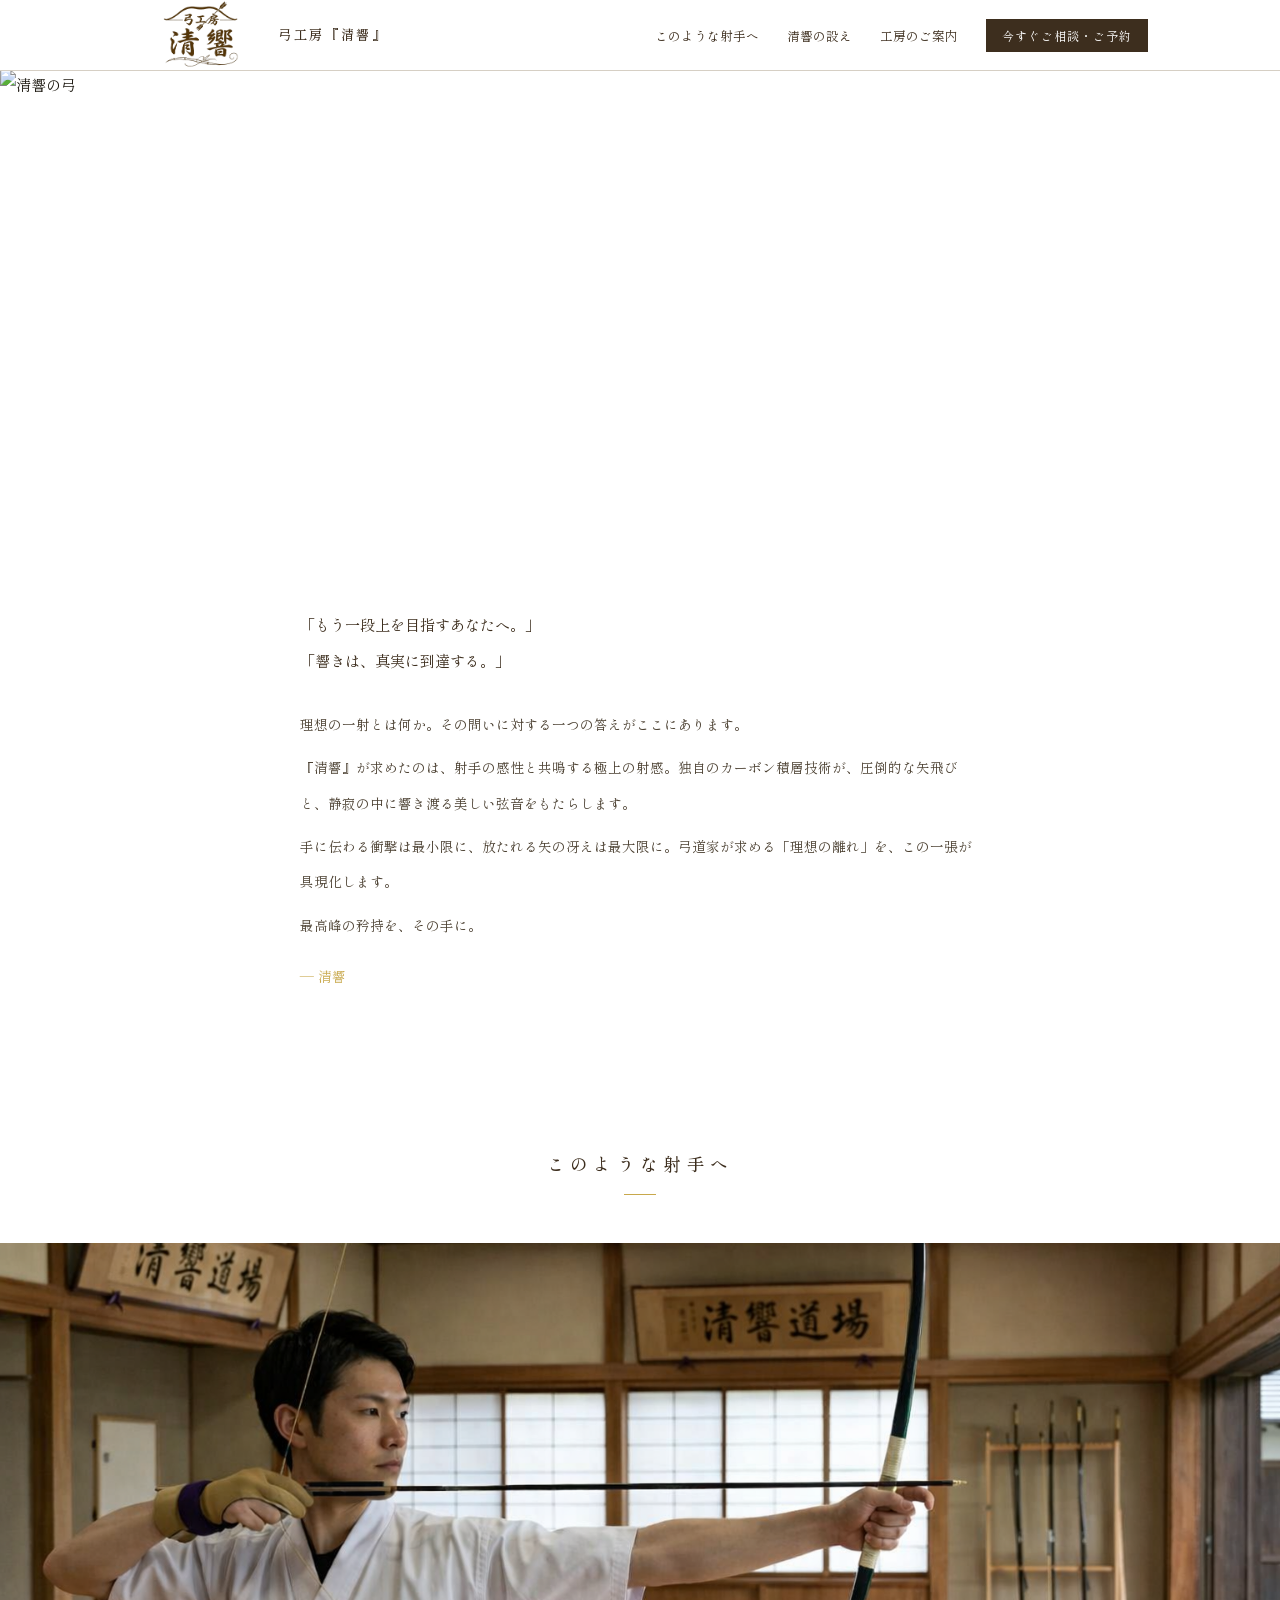
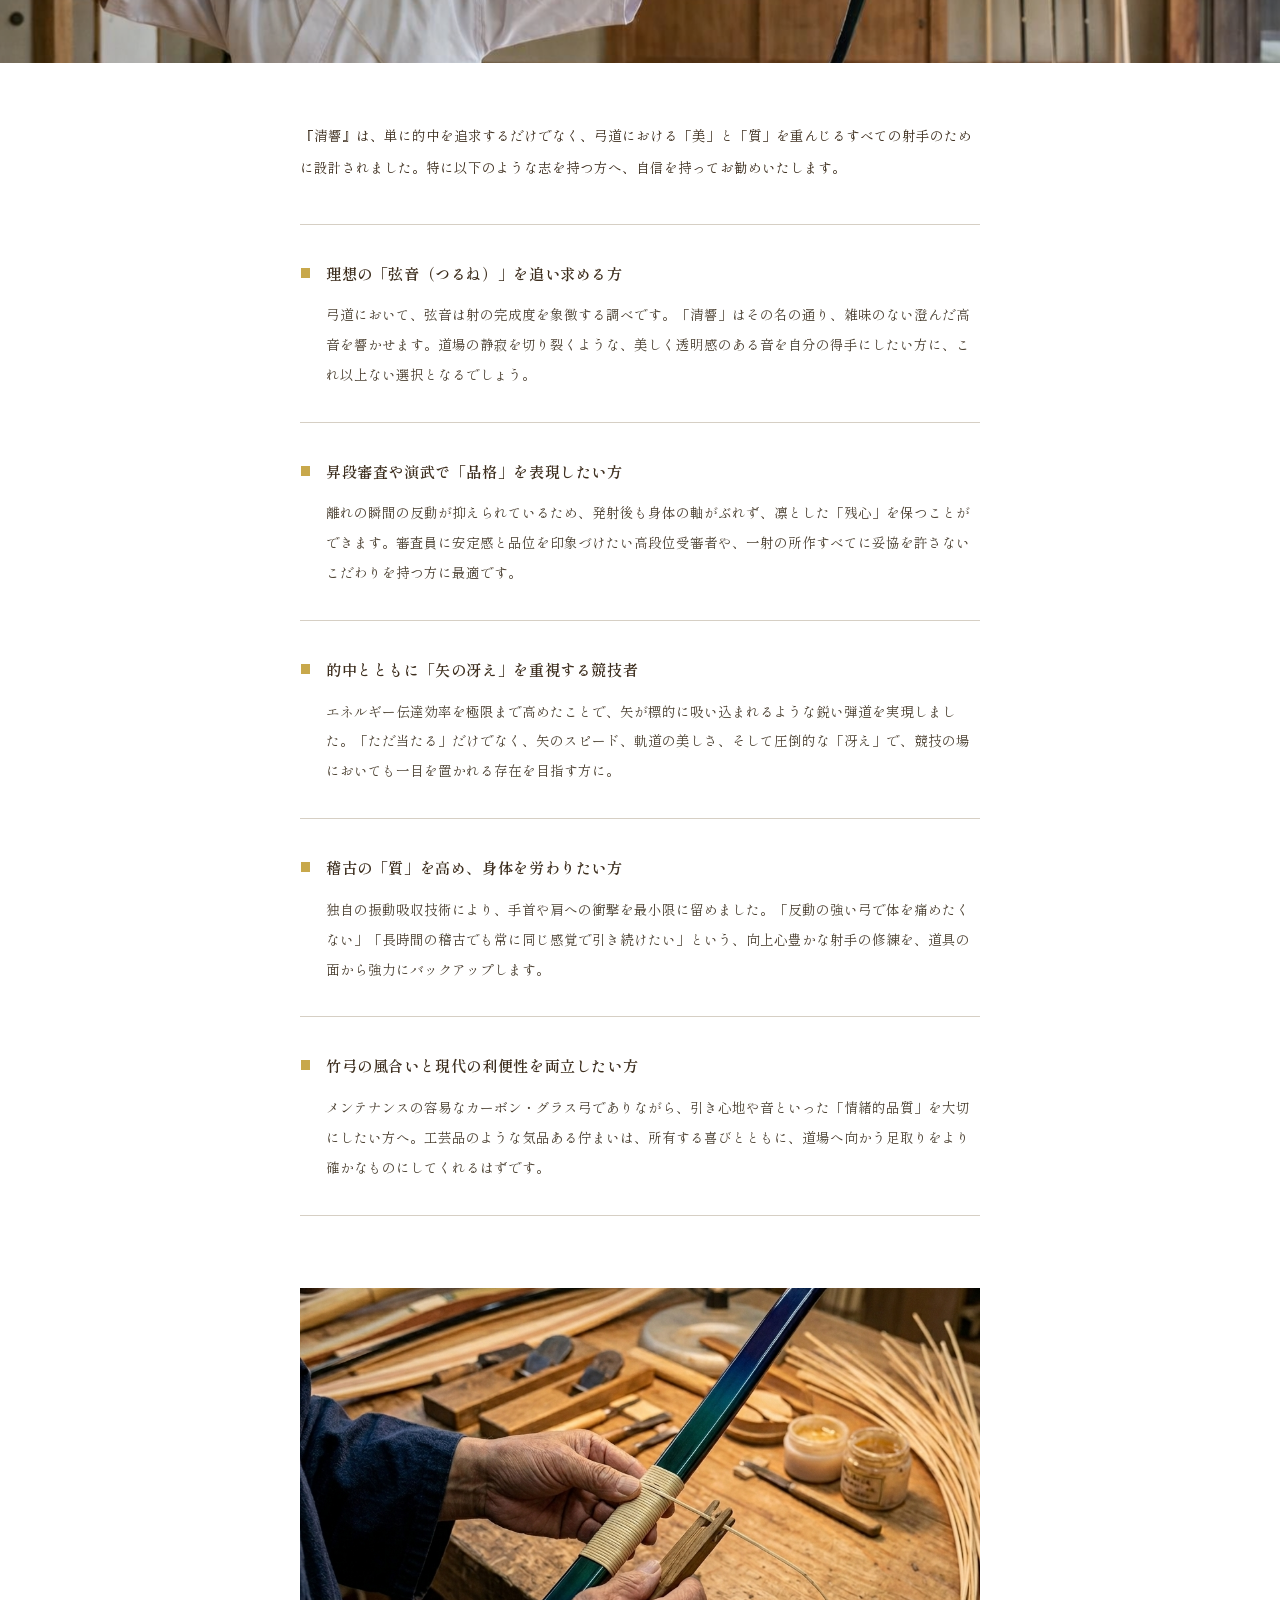
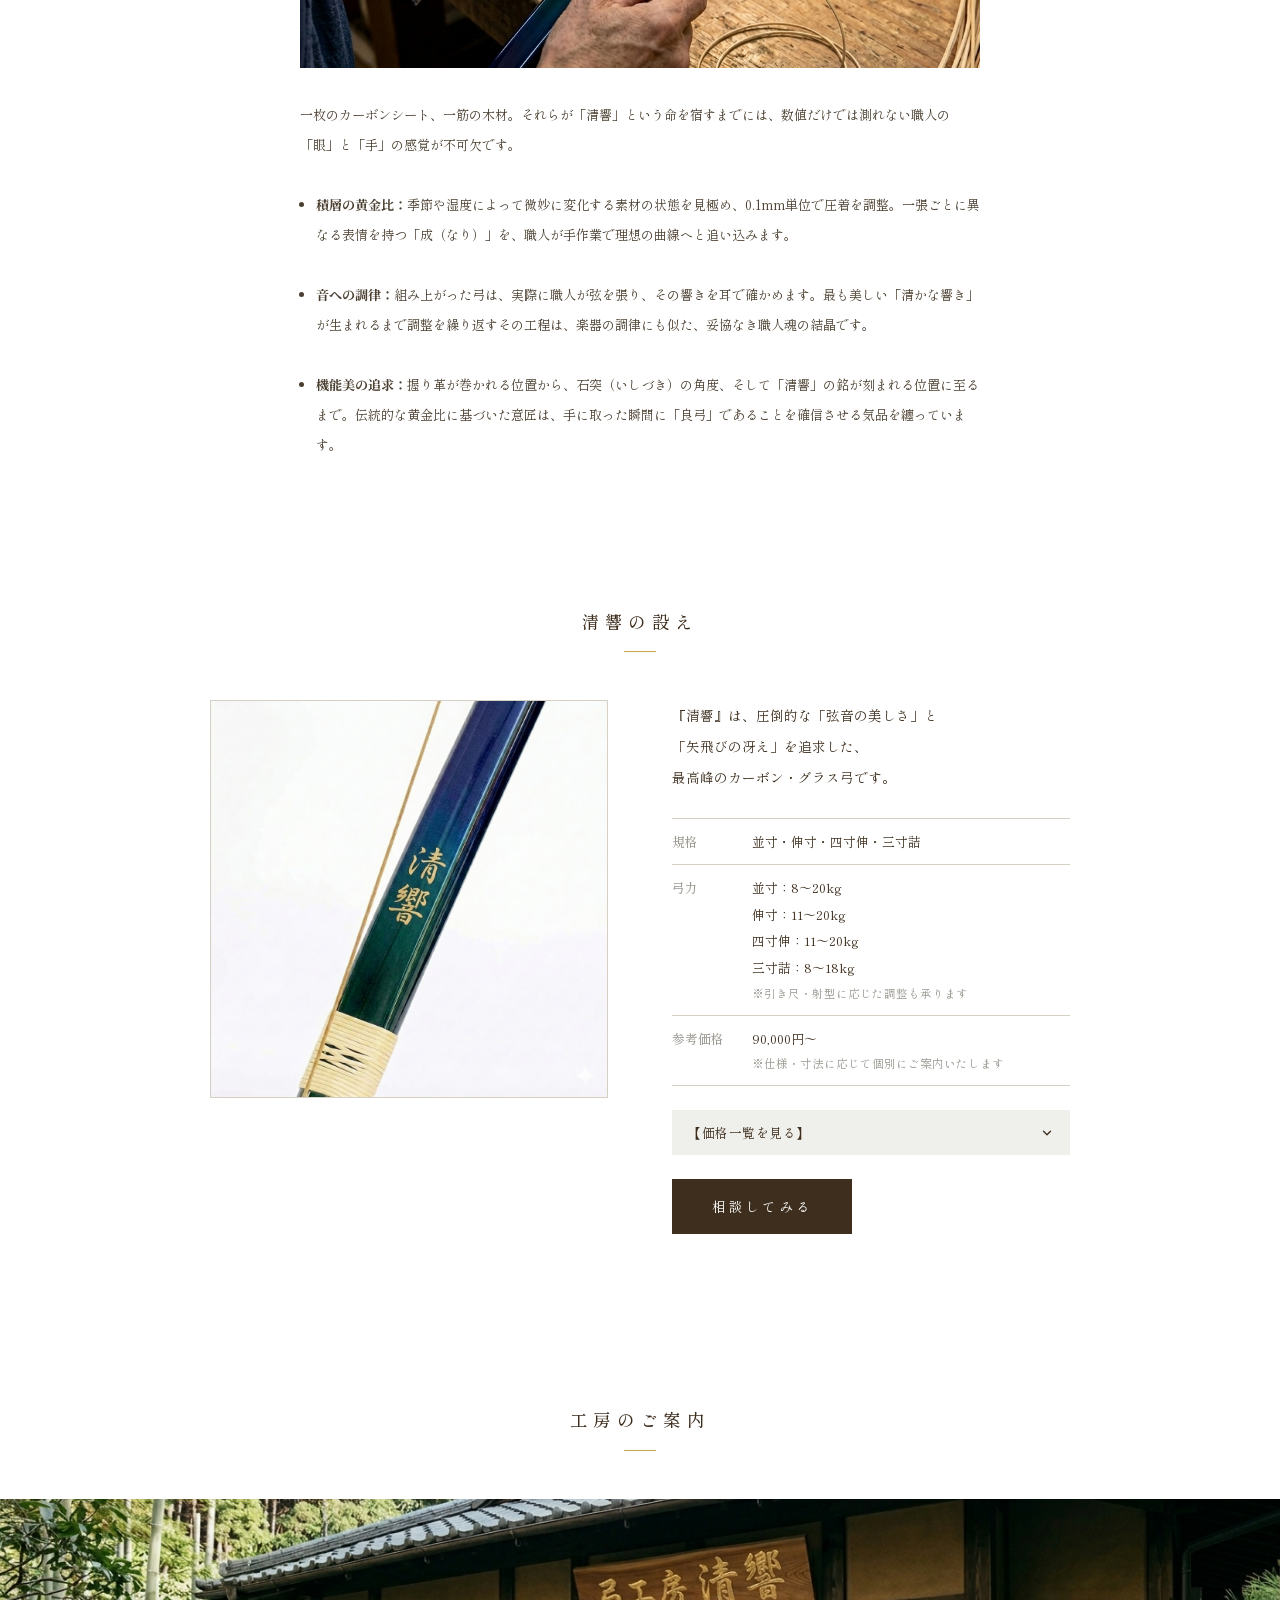
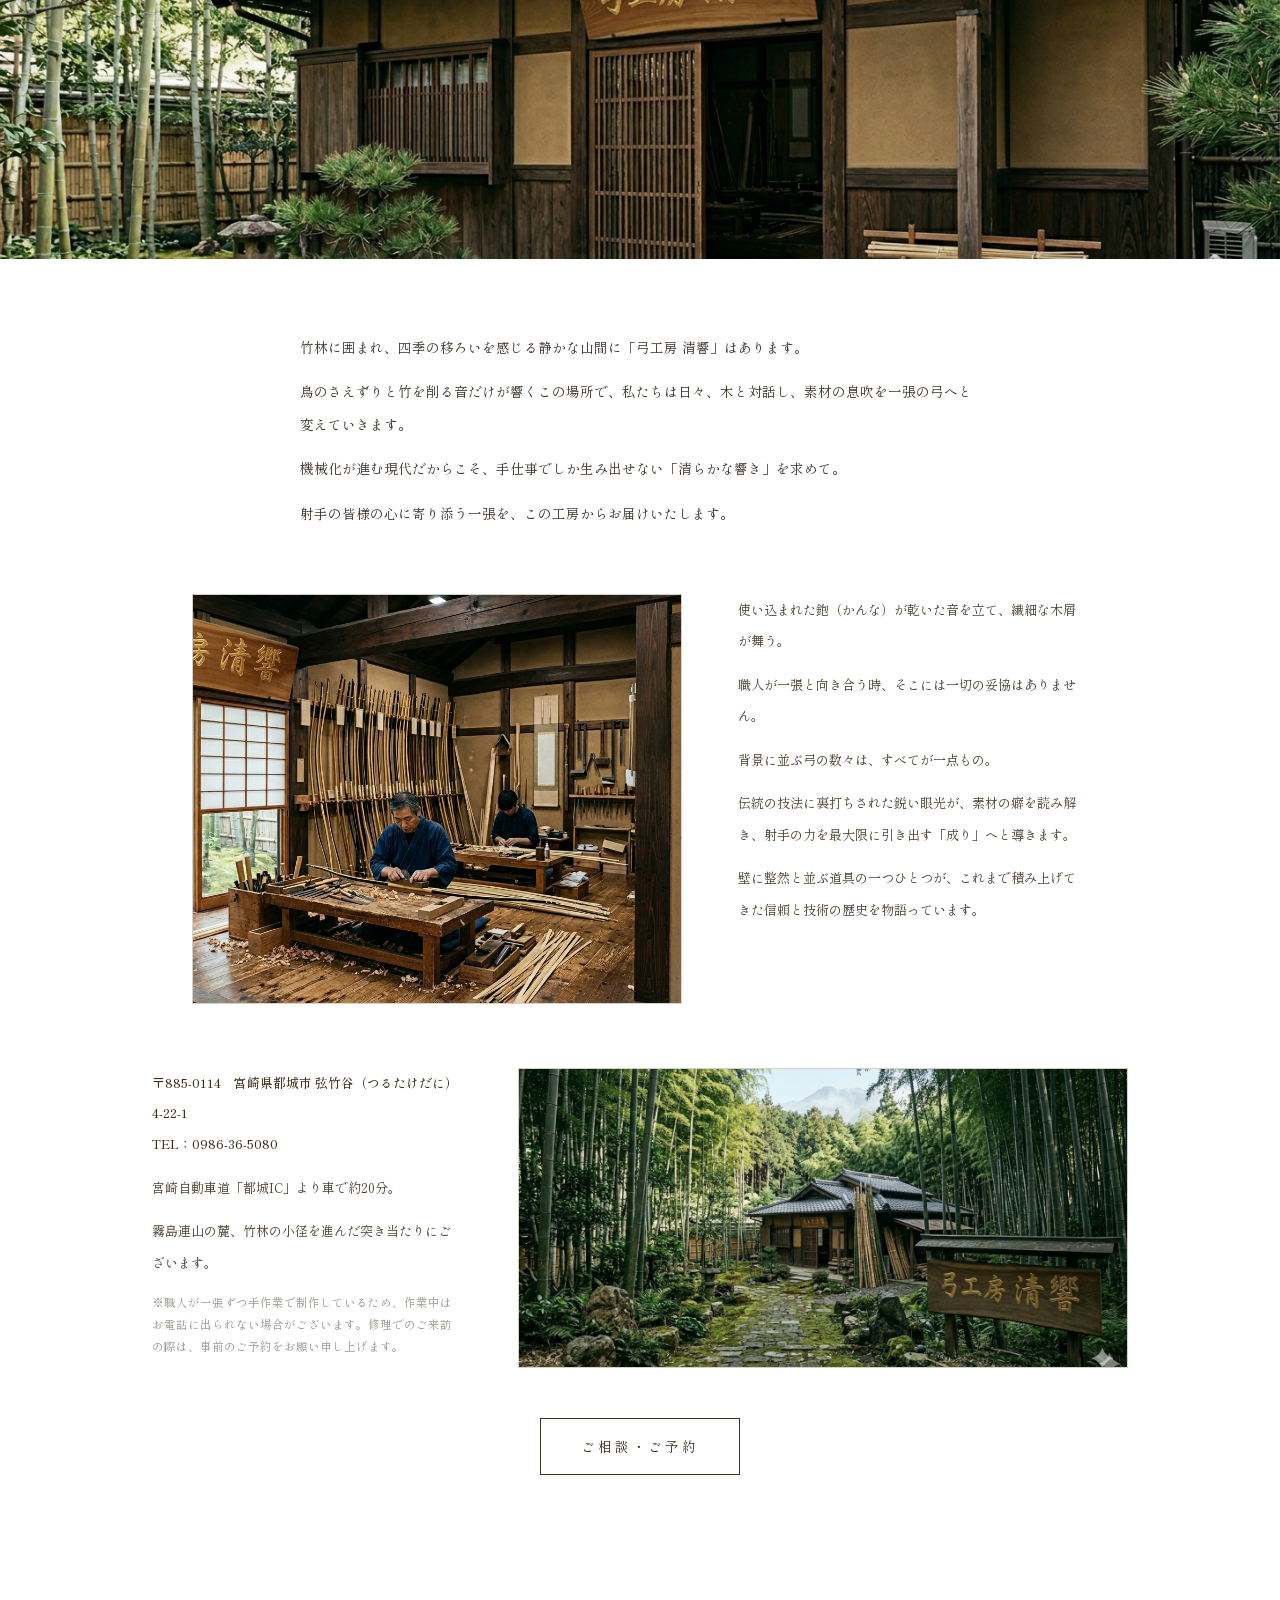
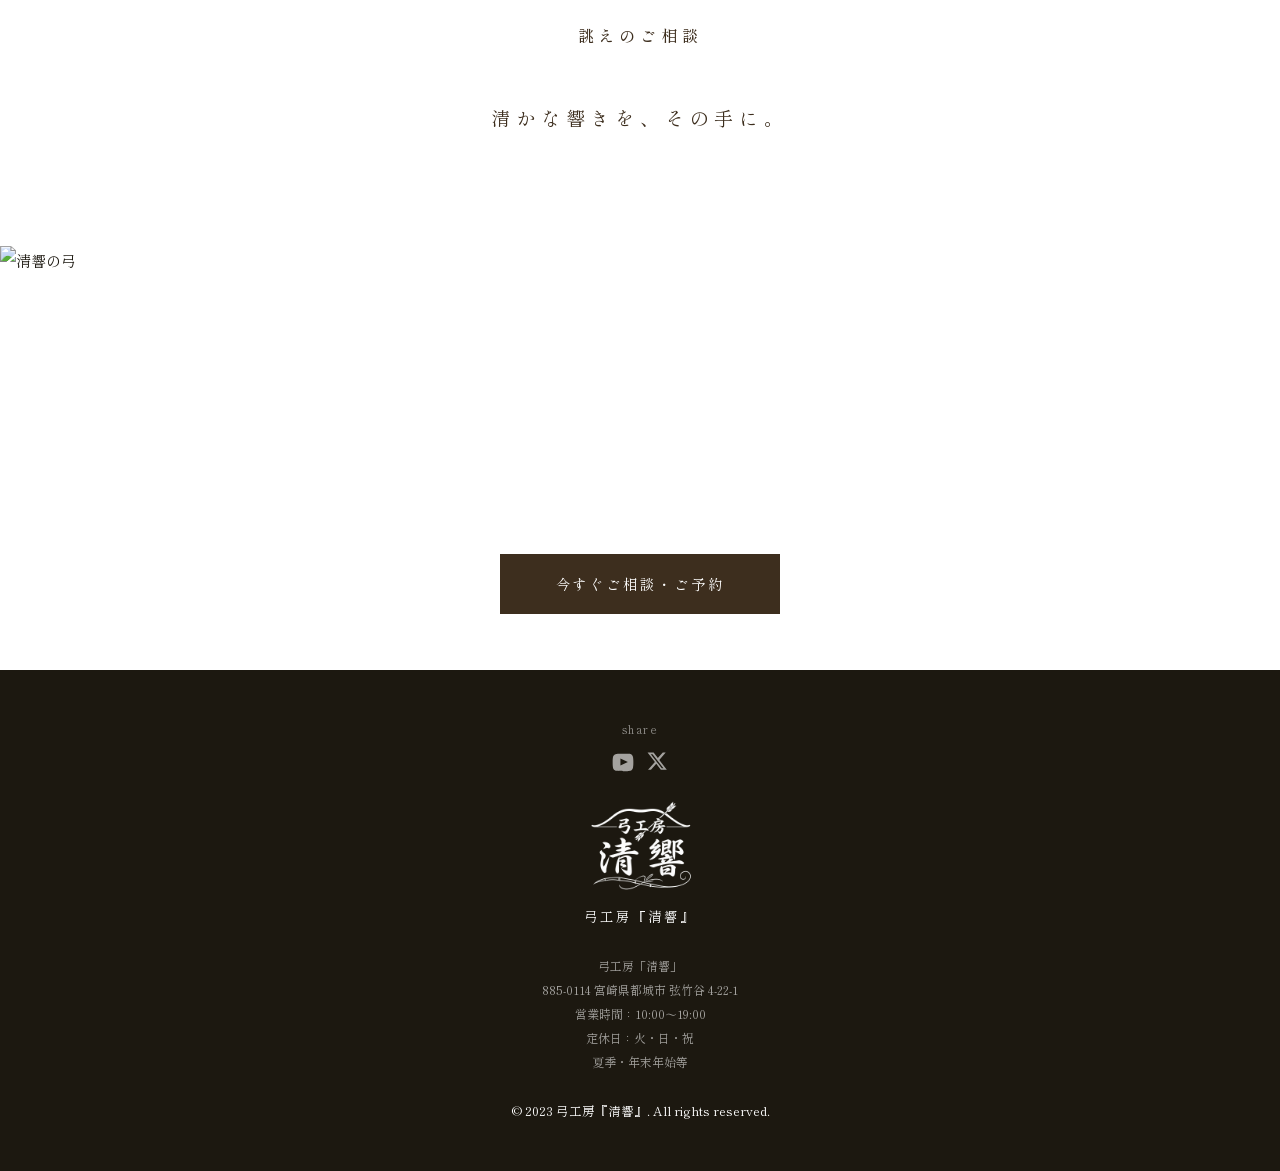
==== commit 14f91e5b: "8回目のコミット最終調整" ====
--- a/index.html
+++ b/index.html
@@ -310,6 +310,7 @@
         定休日：火・日・祝<br>
         夏季・年末年始等</p>
       </div>
+      <small>&copy; 2023 弓工房『清響』. All rights reserved.</small>
     </div>
   </footer>
 
